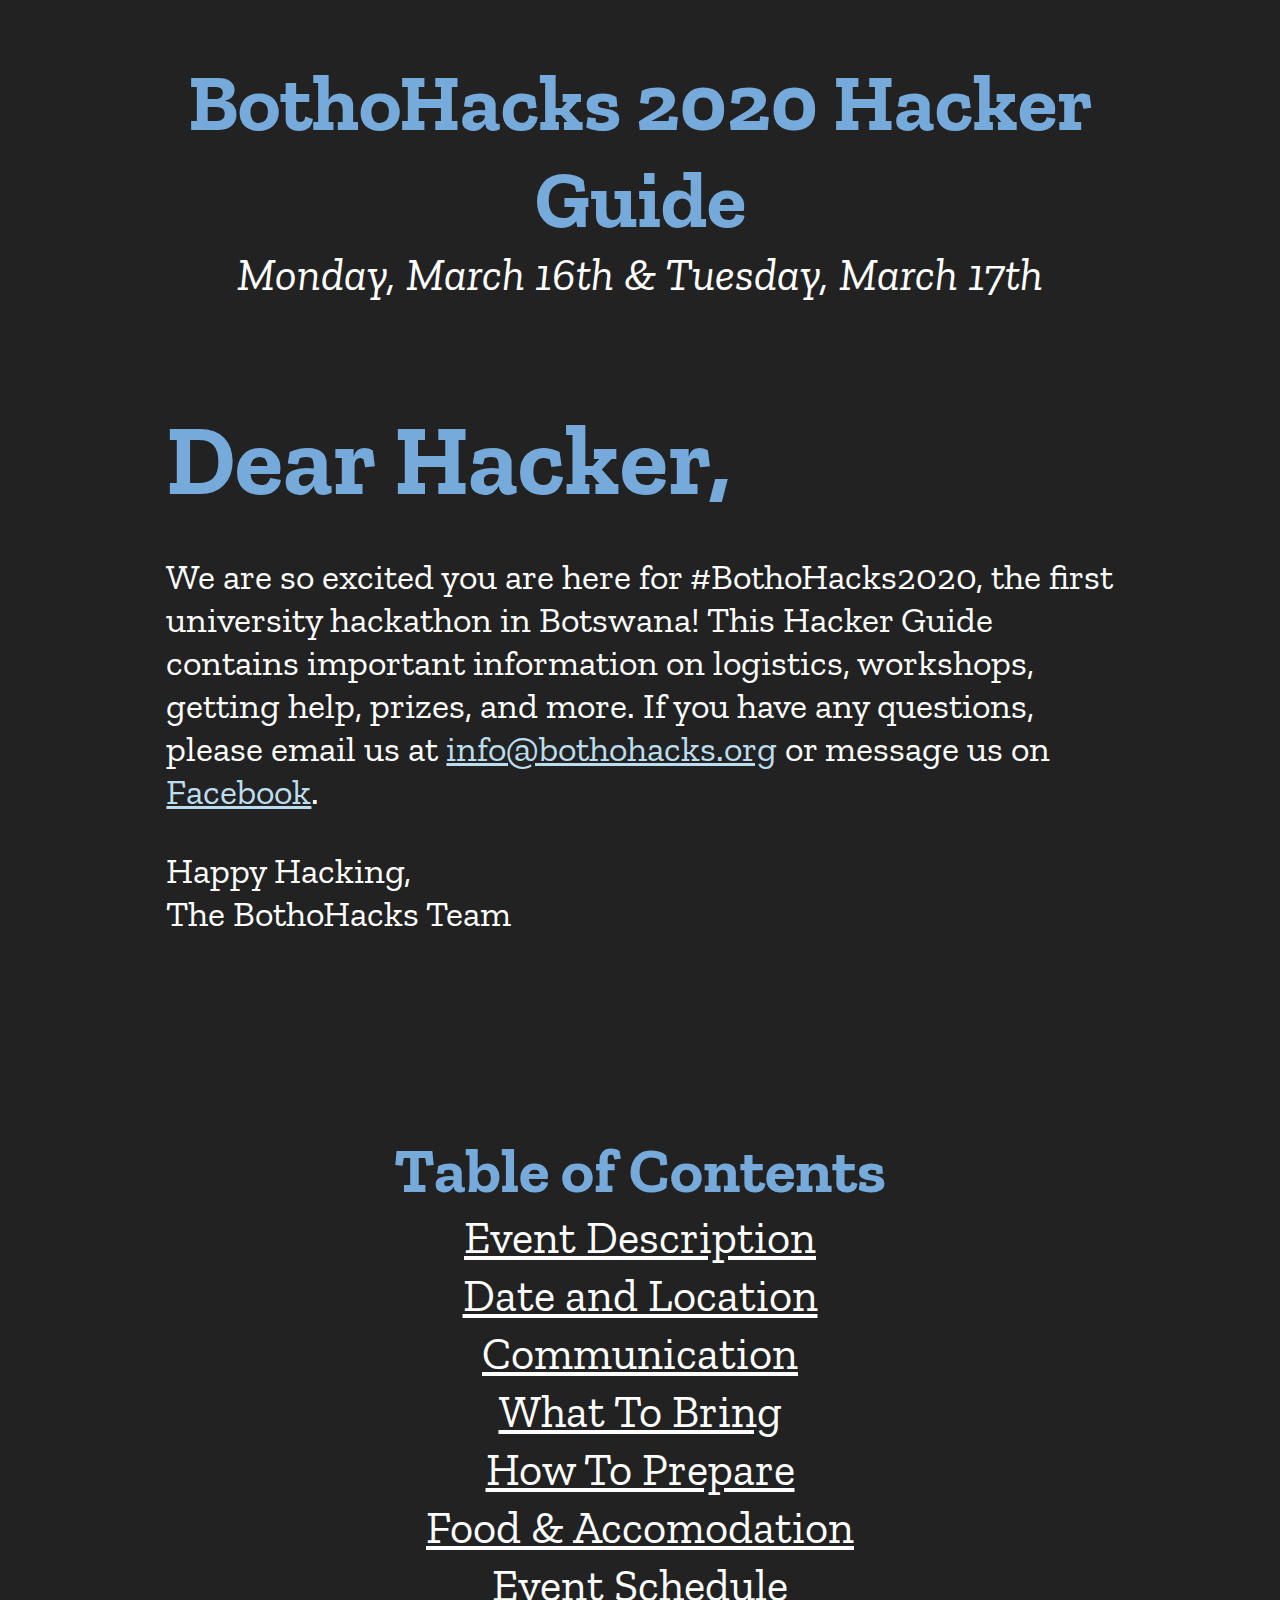
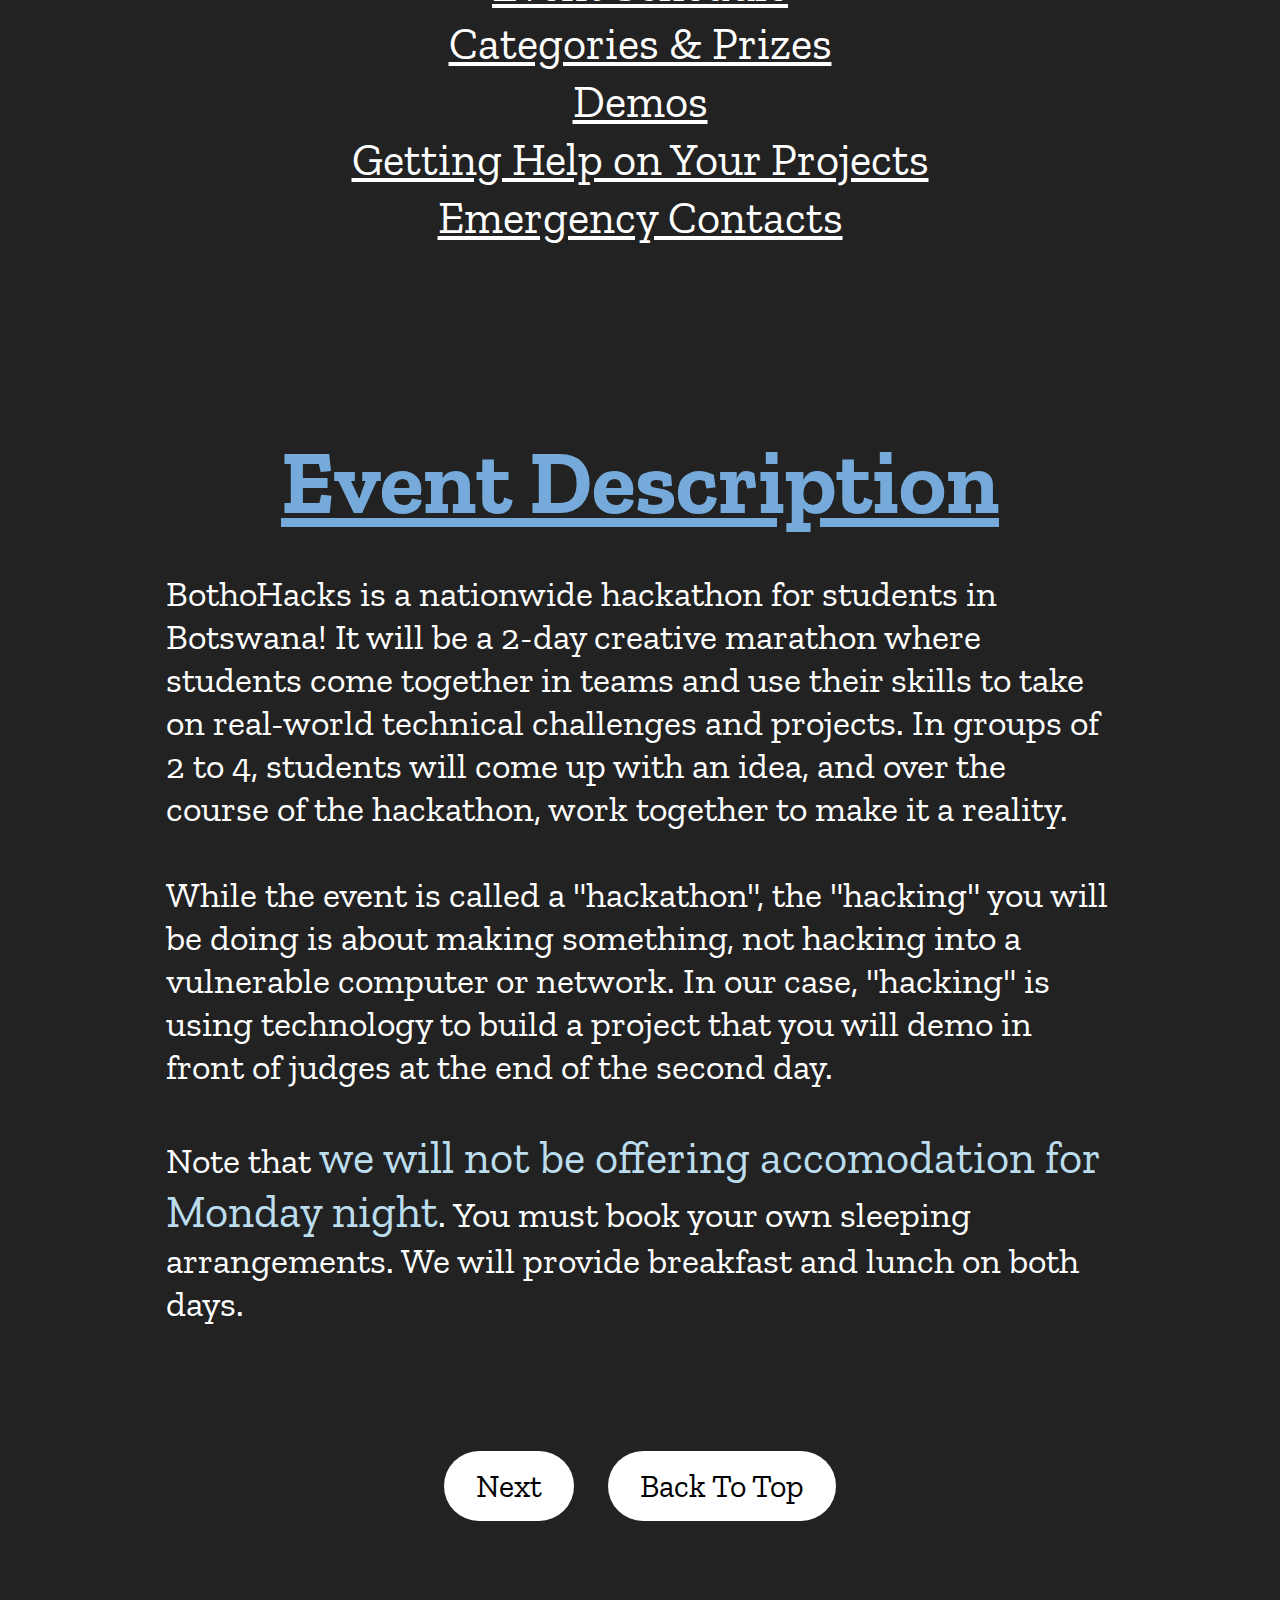
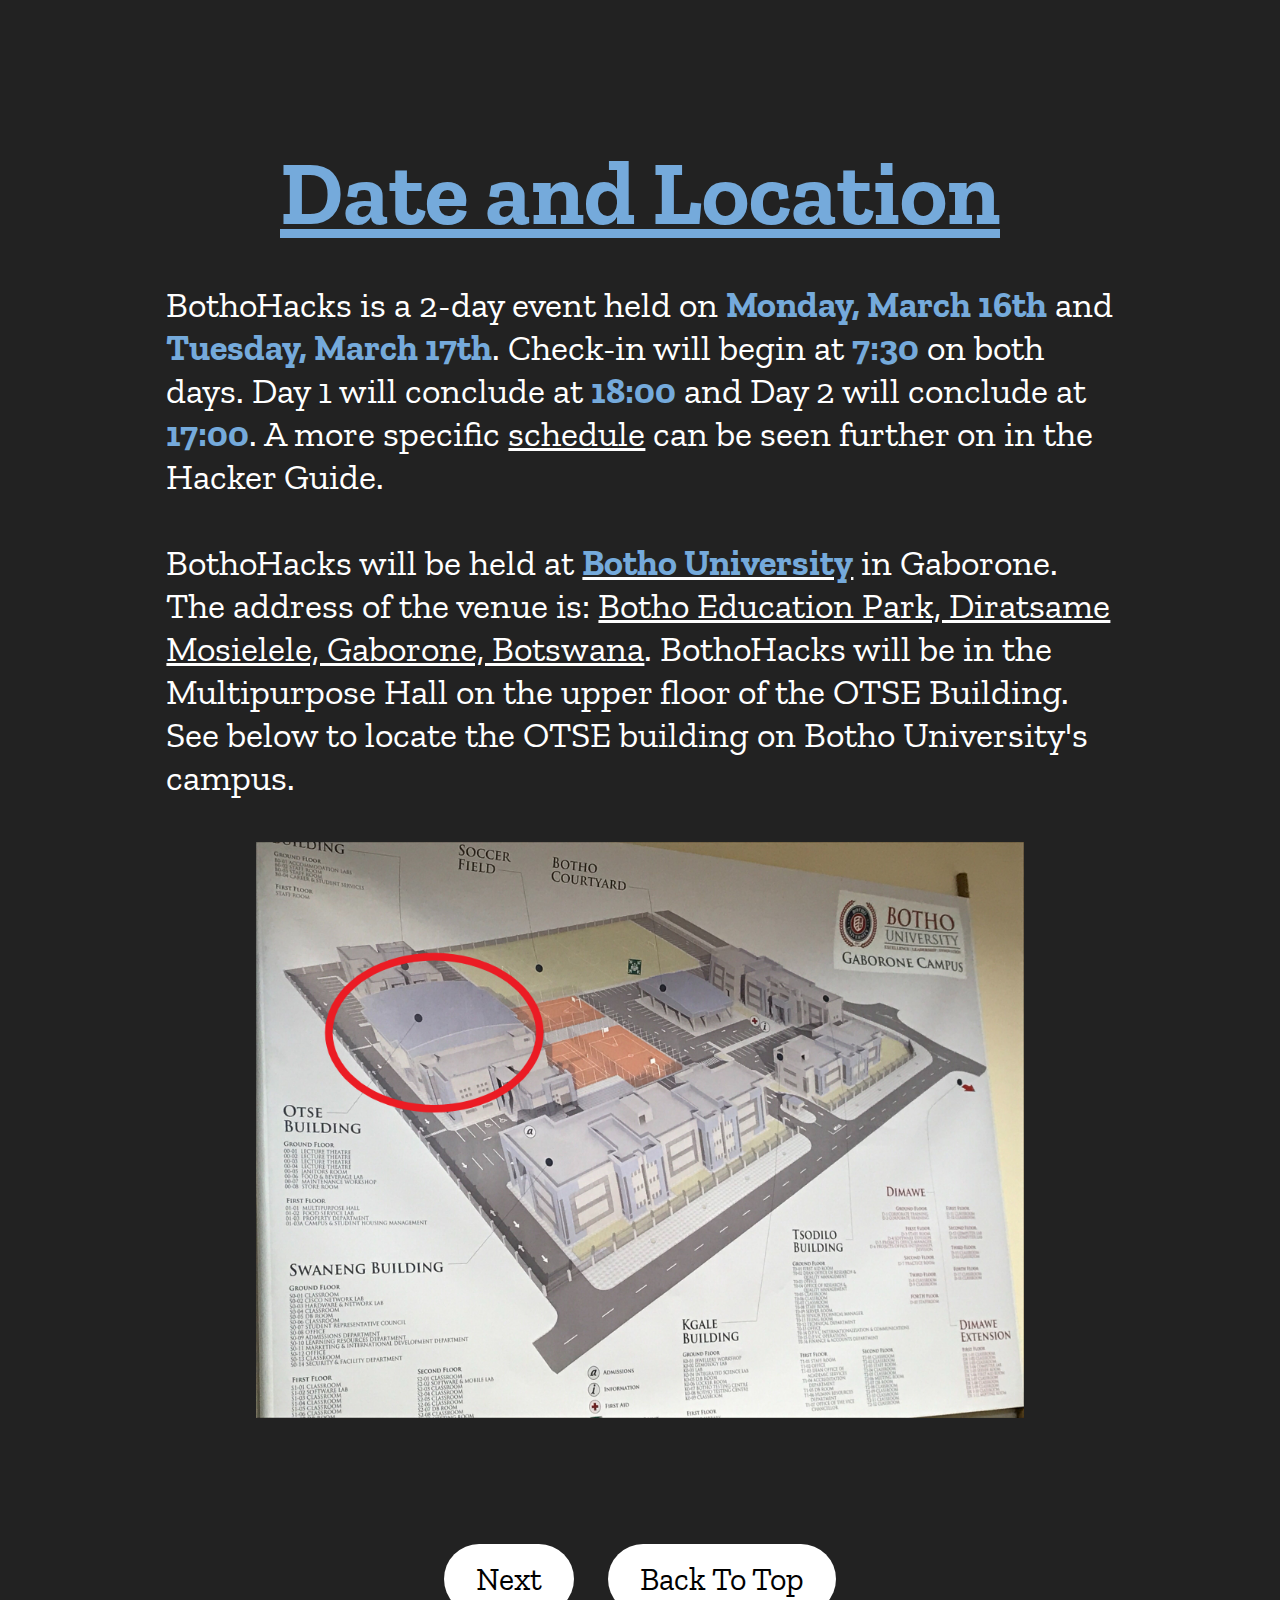
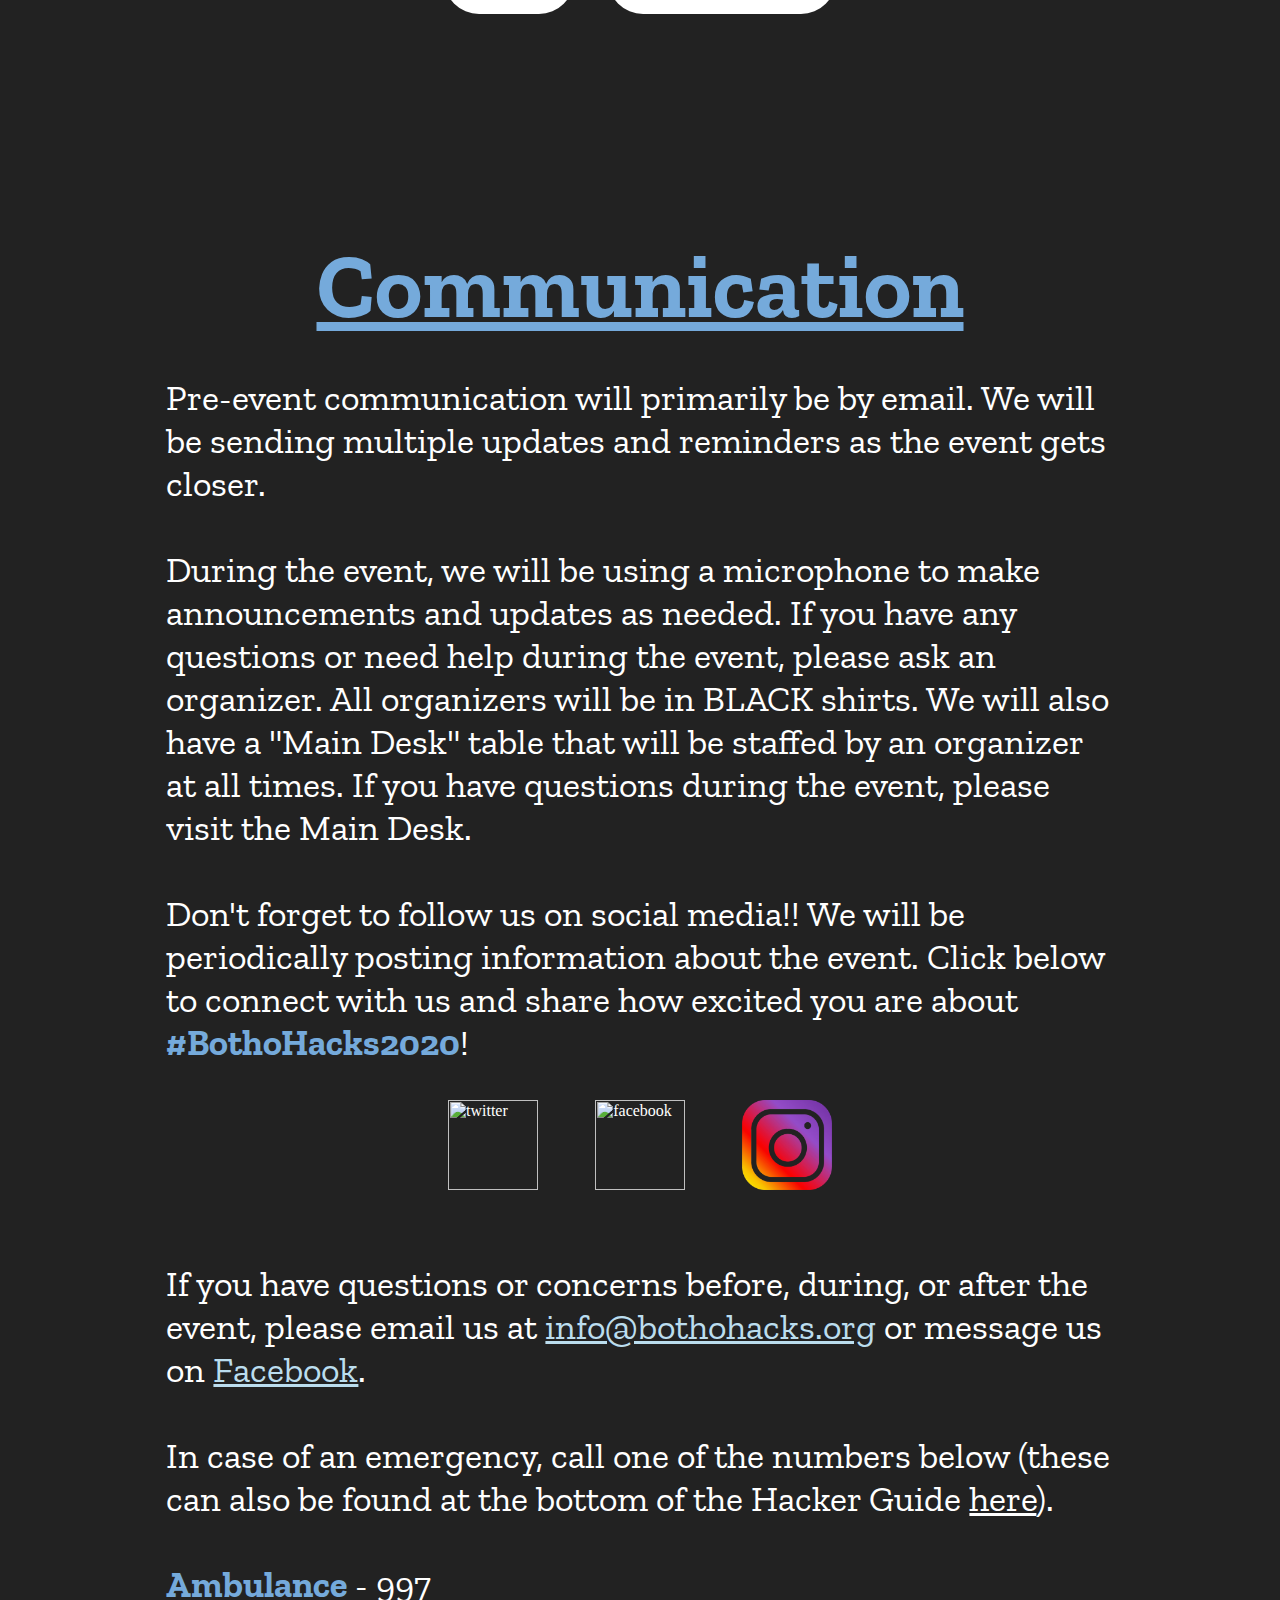
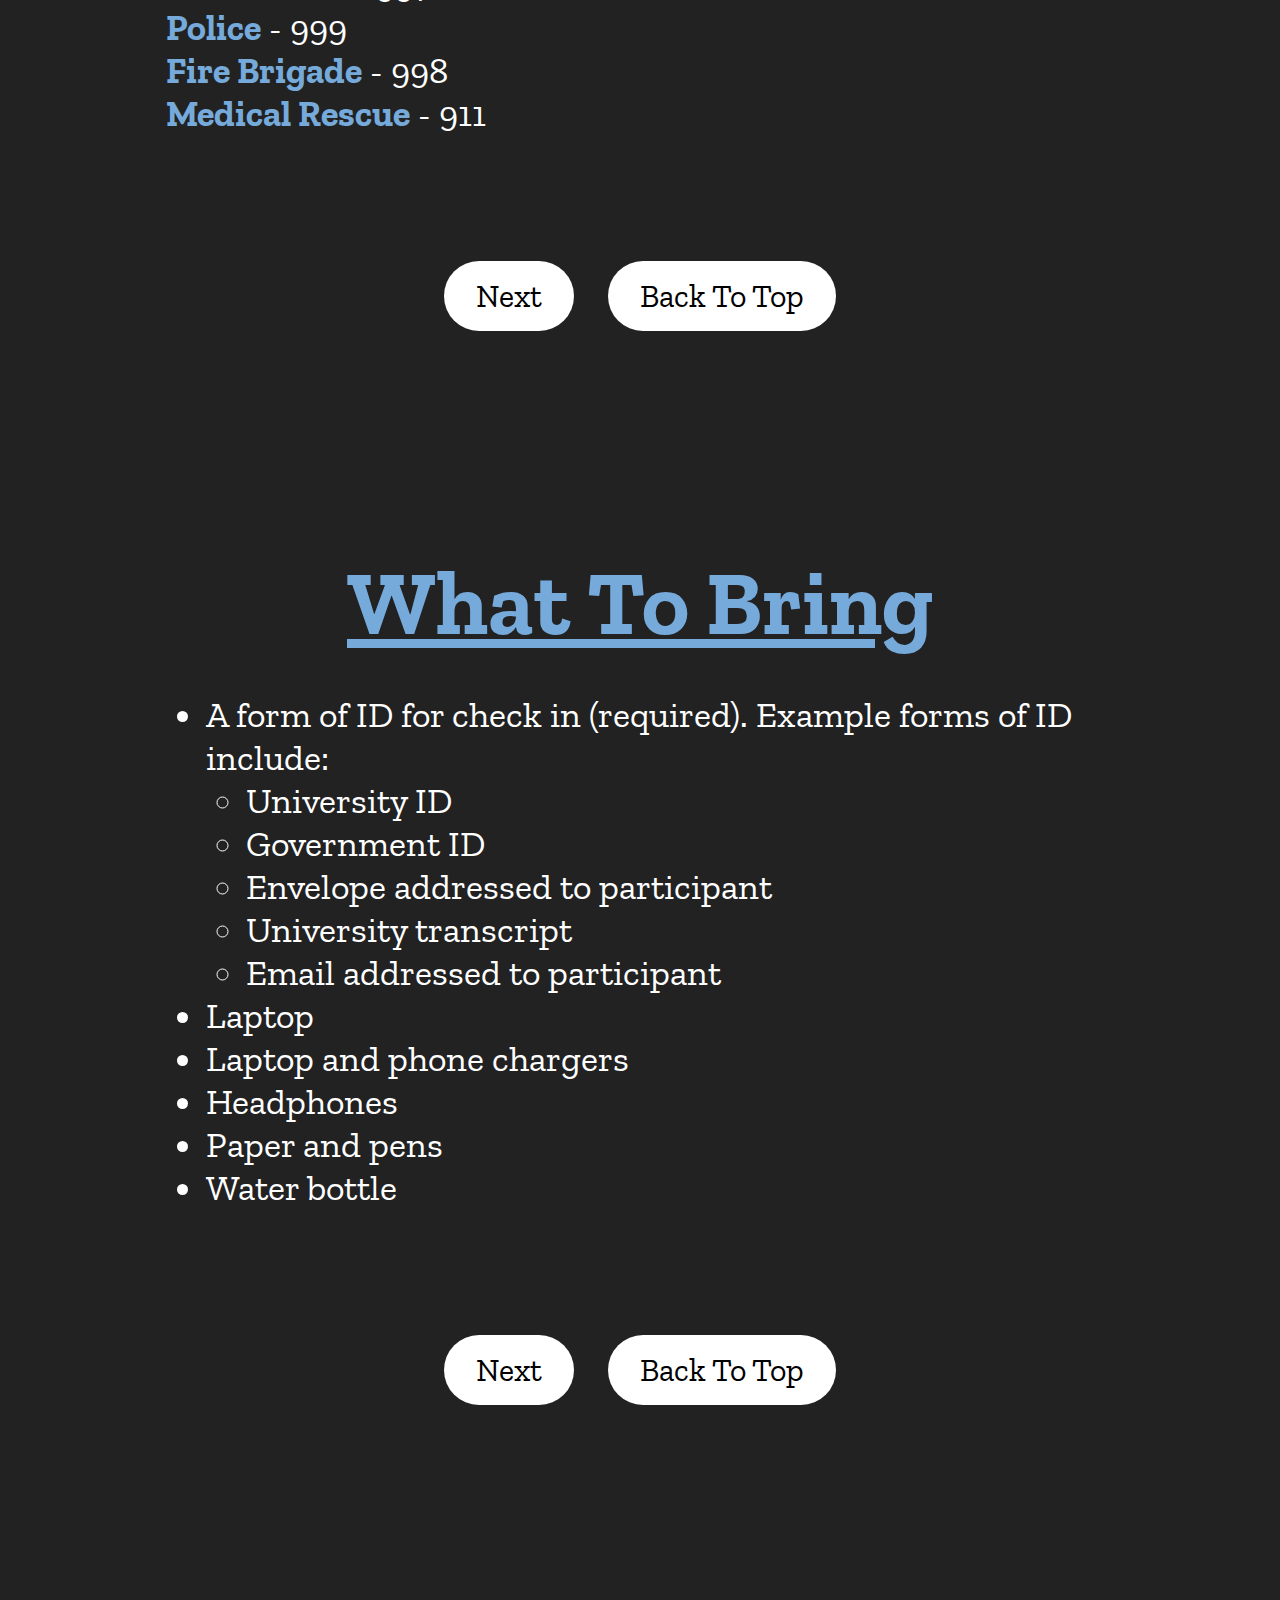
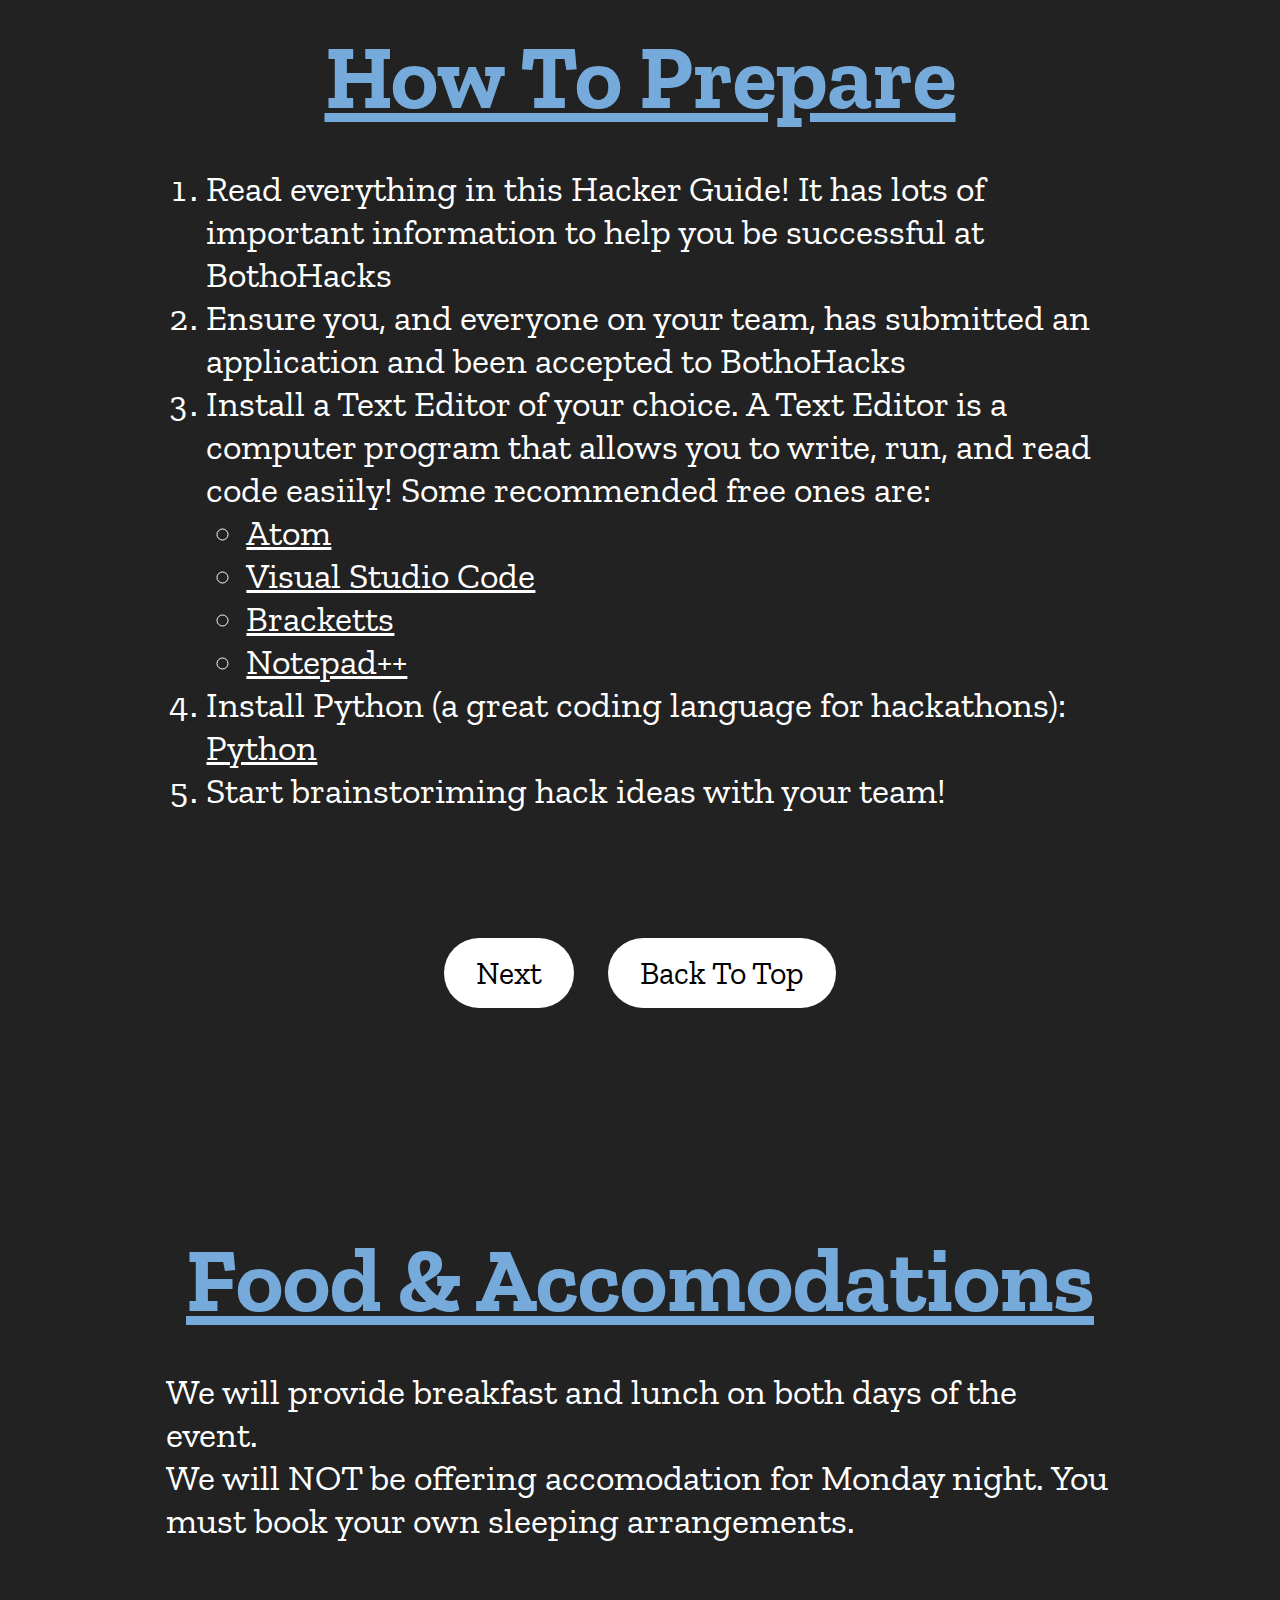
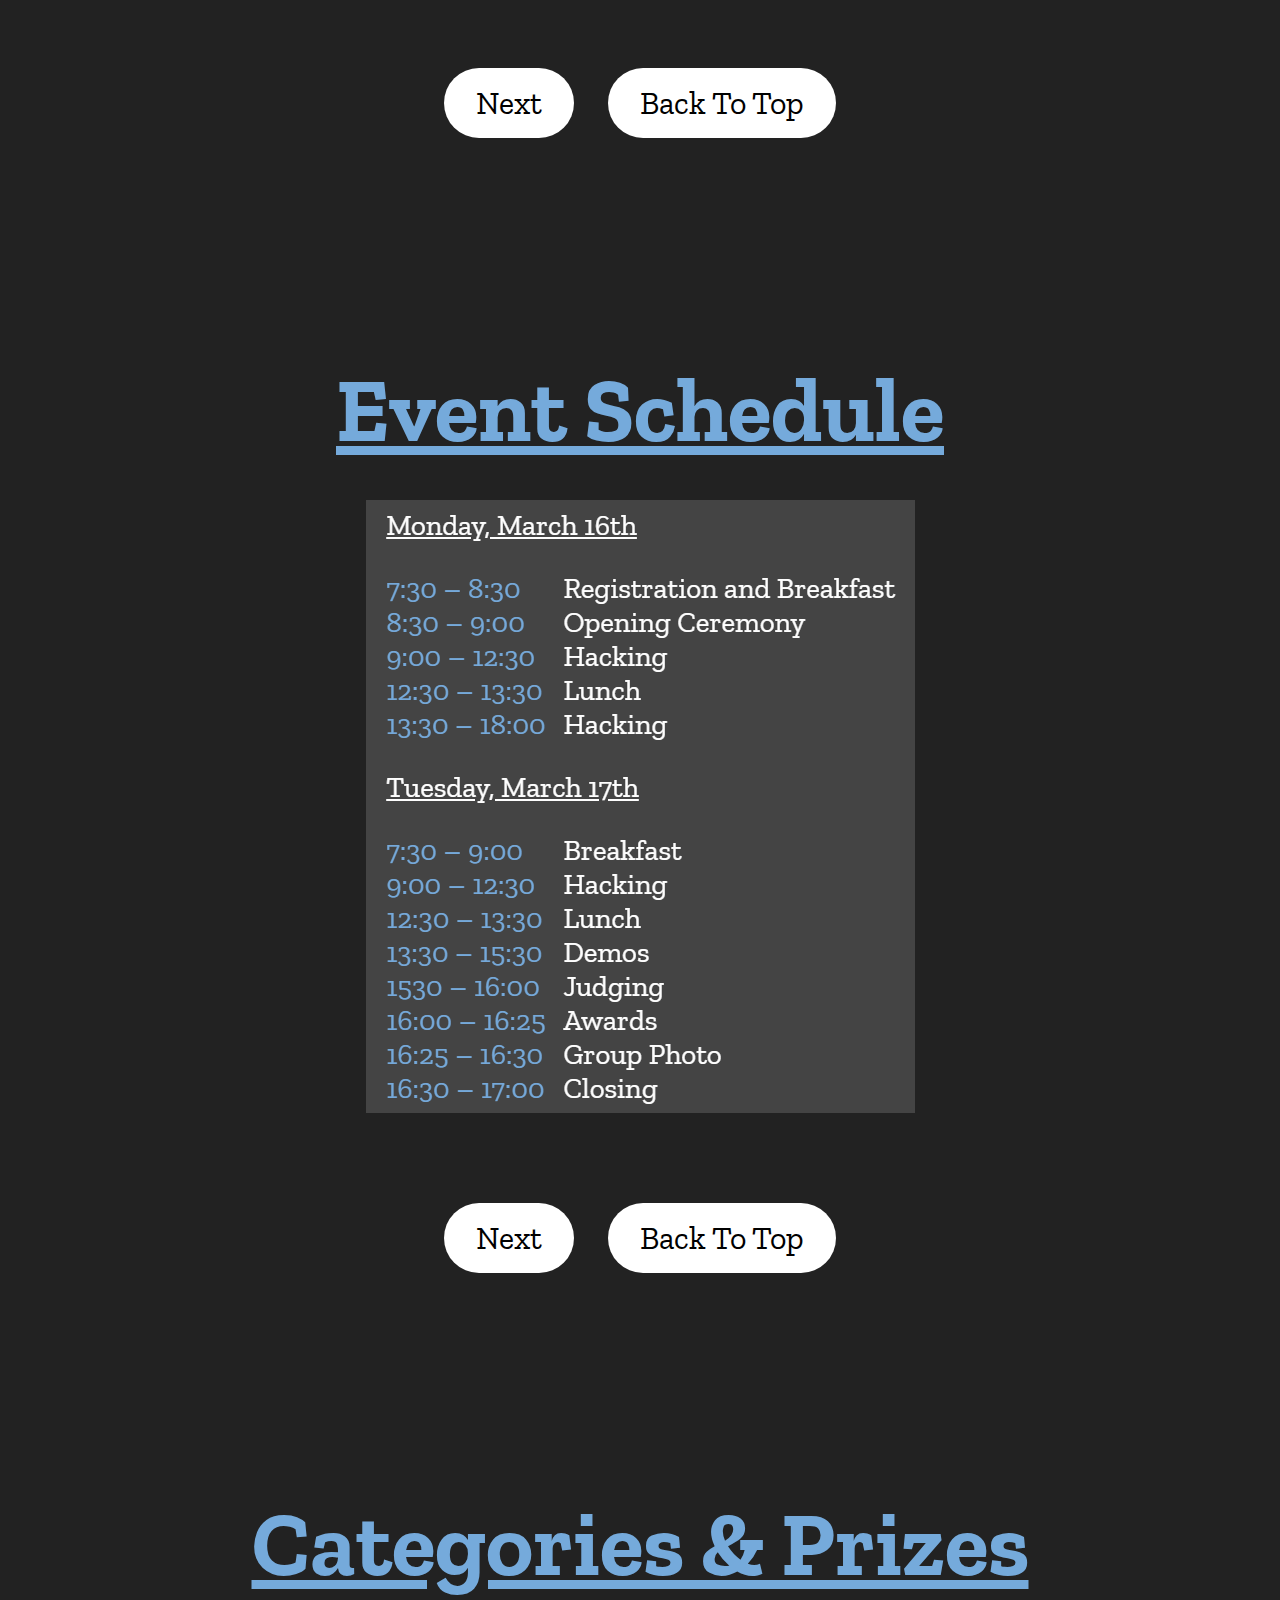
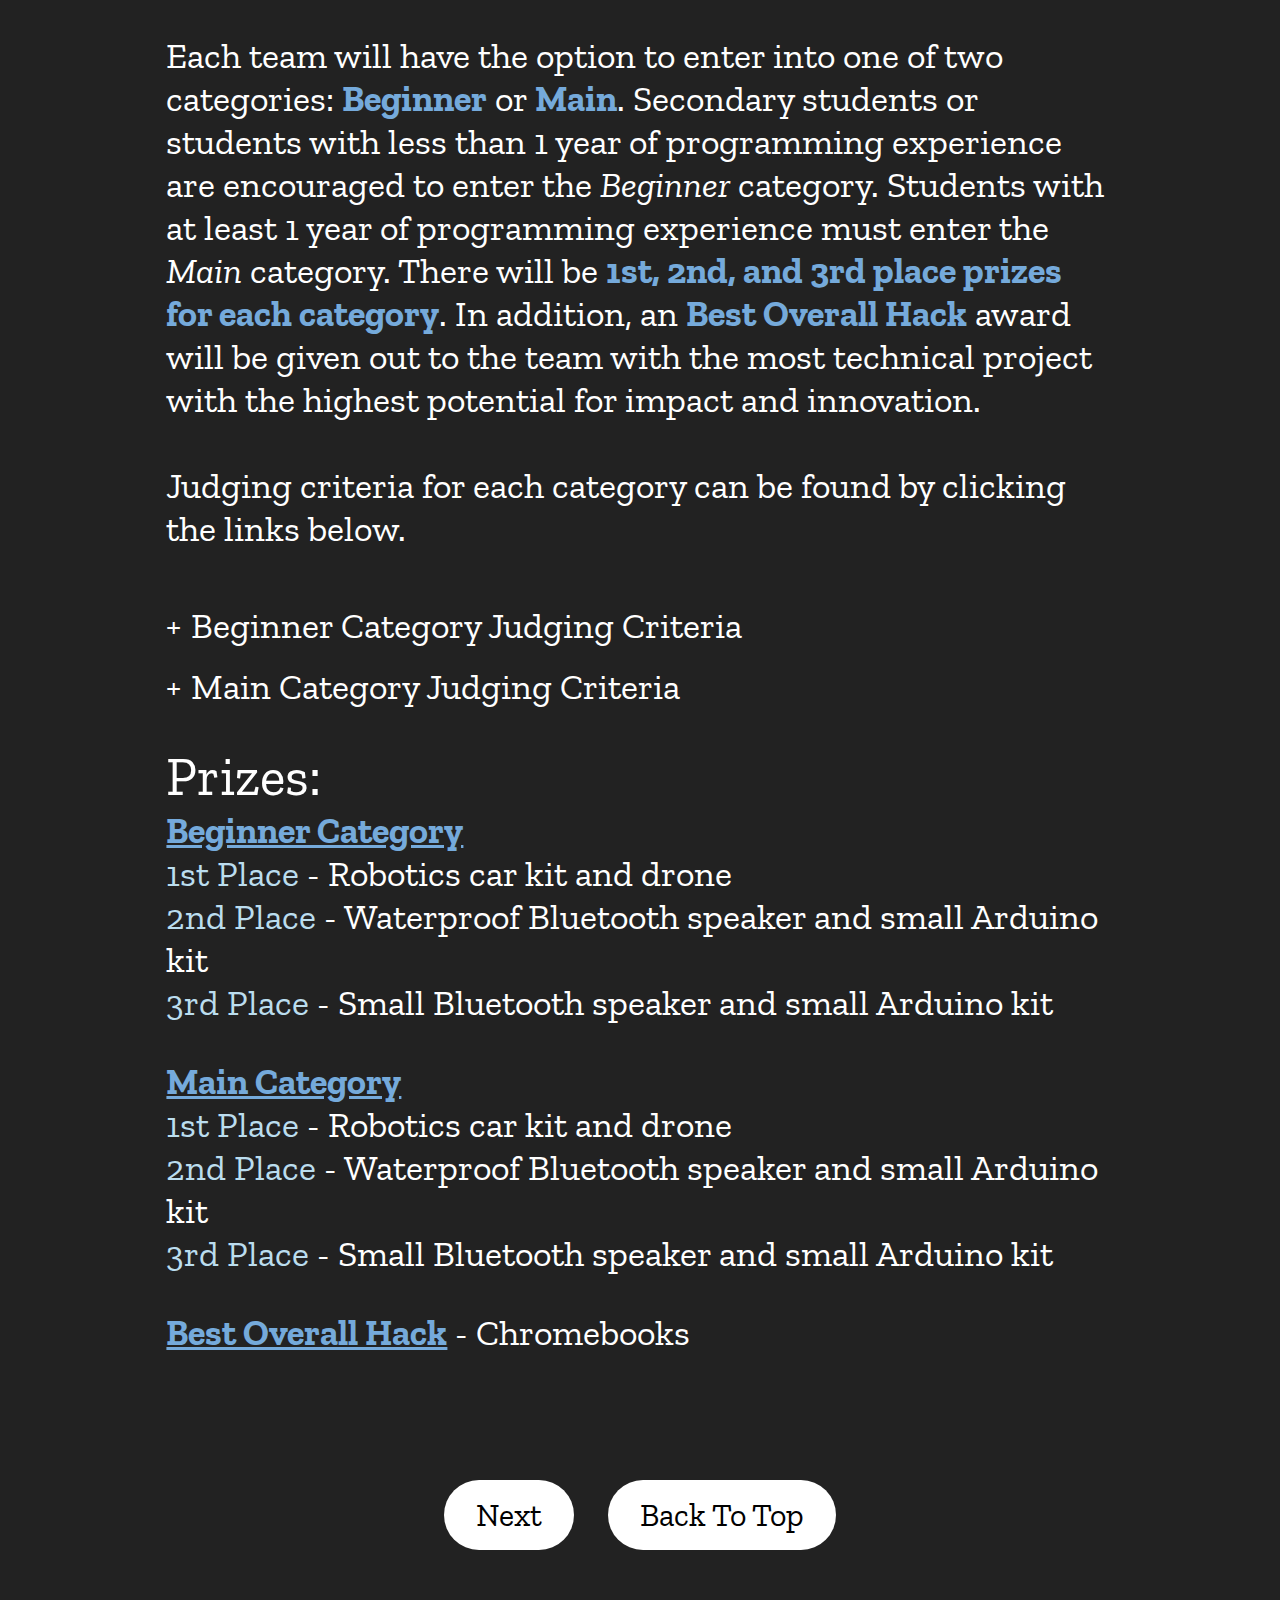
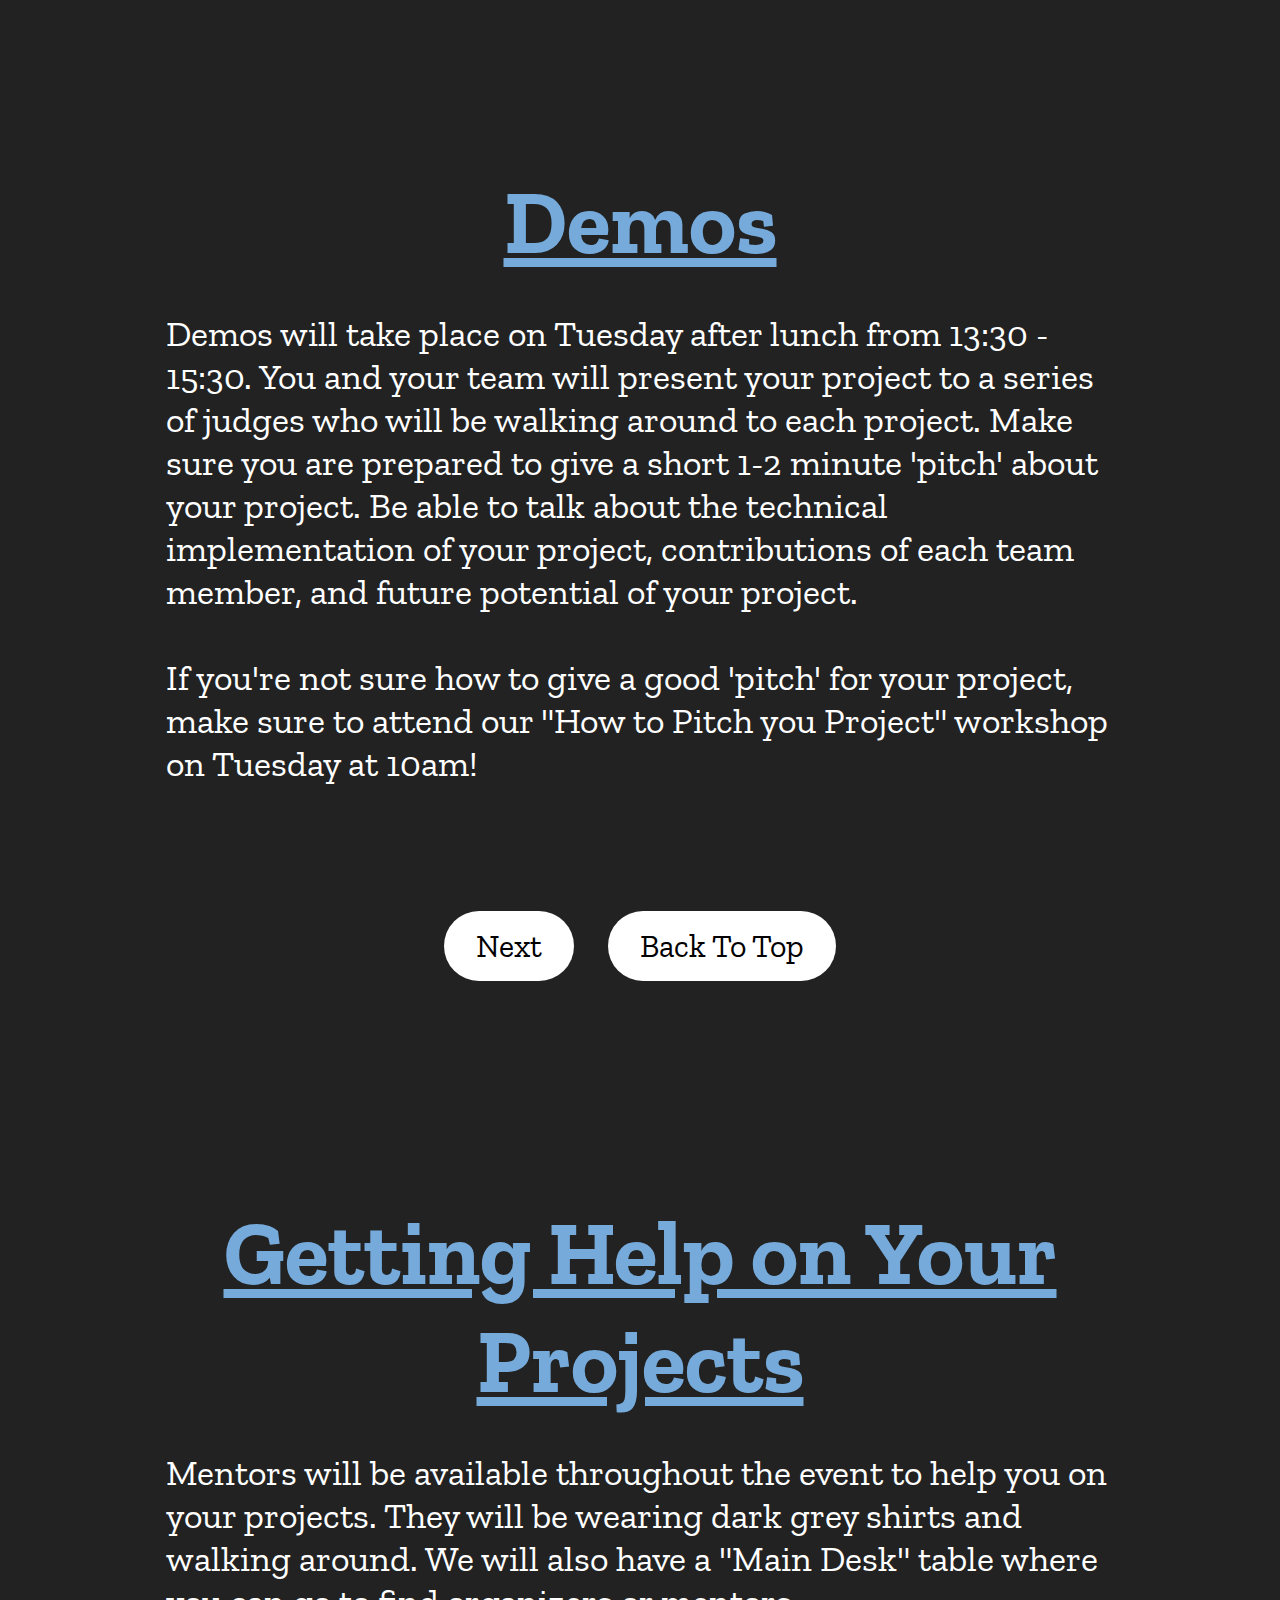
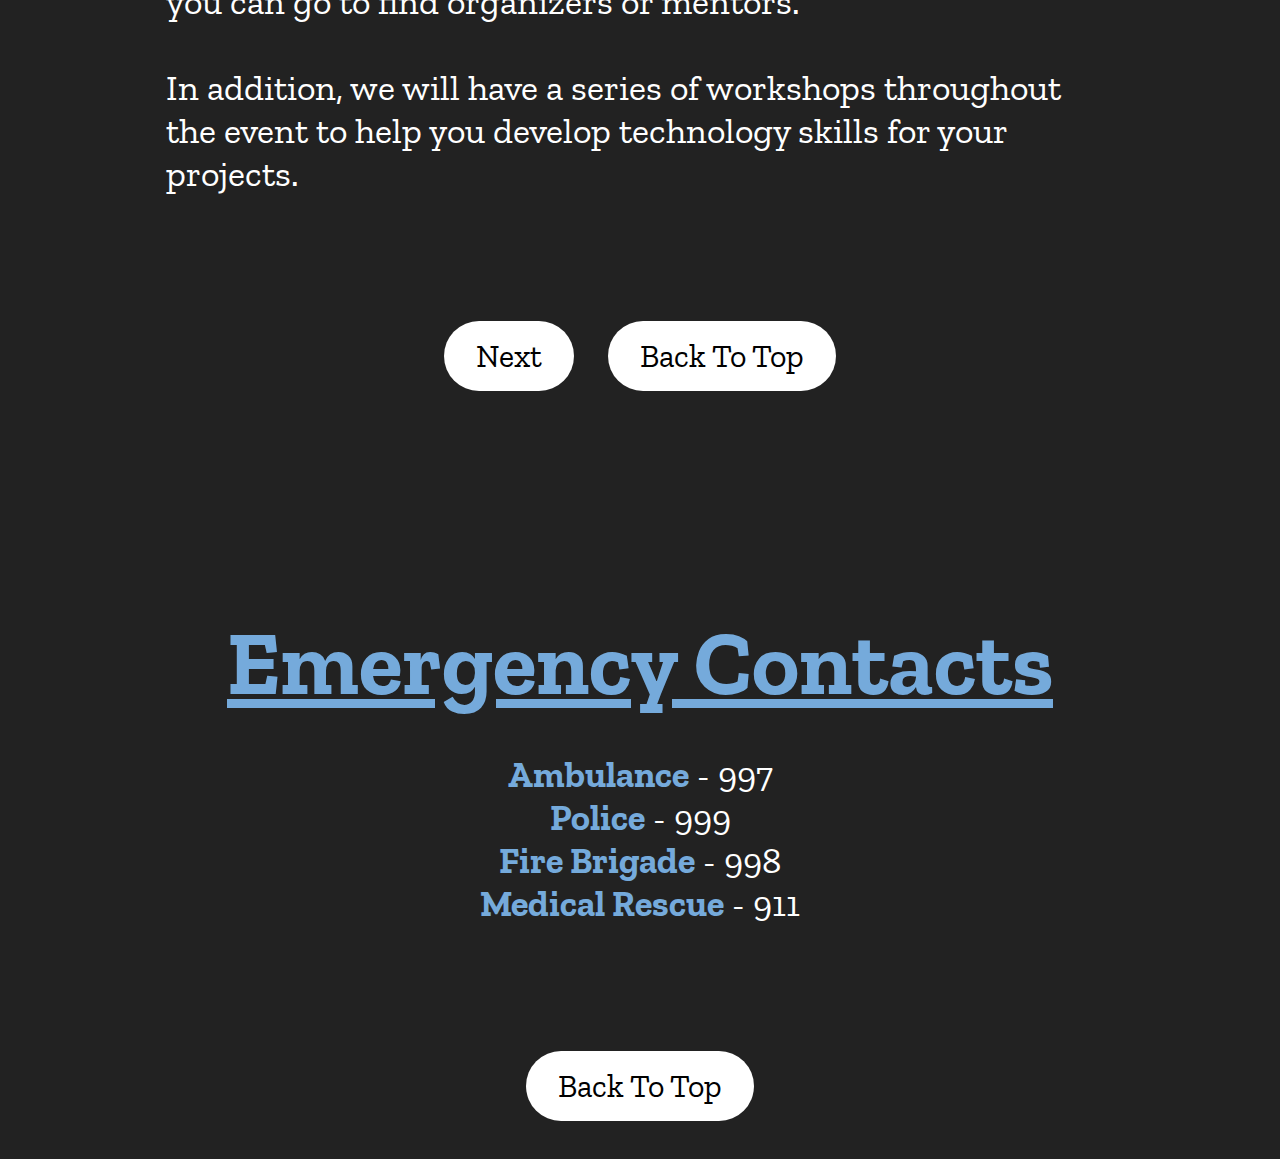
==== hackerguide.html @ 579c15d0 "hacker guide" ====
<!doctype html>
<html>
	<head>
		<title>BothoHacks 2020 Hacker Guide</title>
		<link rel="stylesheet" href="style.css">
		<script src="https://ajax.googleapis.com/ajax/libs/jquery/3.3.1/jquery.min.js"></script>
		<script type="text/javascript" src="js/scroll.js"></script>
		<link href="https://fonts.googleapis.com/css?family=Zilla+Slab&display=swap" rel="stylesheet">
	</head>
	<body>
		<h1>BothoHacks 2020 Hacker Guide</h1>
		<p class=subtitle>Monday, March 16th & Tuesday, March 17th</p>
		<h3 class=dear-hacker>Dear Hacker,</h3>
		<p class=content-text>We are so excited you are here for #BothoHacks2020, the first university hackathon in Botswana! This Hacker Guide contains important information on logistics, workshops, getting help, prizes, and more. If you have any questions, please email us at <a href = "mailto: info@bothohacks.org" style="color:#bbddee">info@bothohacks.org</a> or message us on <a href="https://www.facebook.com/bothohacks" style="color:#bbddee">Facebook</a>.</p>
		<p class=content-text>Happy Hacking,<br />
		The BothoHacks Team </p>
		<h3 id="toc" class=table-of-contents>Table of Contents</h3>
		<table align="center">
			<tr>
				<td><a href=#description>Event Description</a></td>
			</tr>
			<tr>
				<td><a href=#dateAndLocation>Date and Location</a></td>
			</tr>
			<tr>
				<td><a href=#communication>Communication</a></td>
			</tr>
			<tr>
				<td><a href=#what-to-bring>What To Bring</a></td>
			</tr>
			<tr>
				<td><a href=#how-to-prepare>How To Prepare</a></td>
			</tr>
			<tr>
				<td><a href=#food>Food & Accomodation</a></td>
			</tr>
			<tr>
				<td><a href=#Event-Schedule>Event Schedule</a></td>
			</tr>
			<!-- <tr>
				<td><a href=#Workshops-Schedule>Workshops Schedule</a></td>
			</tr> -->
			<tr>
				<td><a href=#Categories-Prizes>Categories & Prizes</a></td>
			</tr>
			<tr>
				<td><a href=#Submitting-Projects>Demos</a></td>
			</tr>
			<tr>
				<td><a href=#Project-Help>Getting Help on Your Projects</a></td>
			</tr>
			<tr>
				<td><a href=#Emergency-Contacts>Emergency Contacts</a></td>
			</tr>
		</table>

		<h3 class=section-title id="description">Event Description</h3>
		<p class=content-text>BothoHacks is a nationwide hackathon for students in Botswana! It will be a 2-day creative marathon where students come together in teams and use their skills to take on real-world technical challenges and projects. In groups of 2 to 4, students will come up with an idea, and over the course of the hackathon, work together to make it a reality. <br></br>
		While the event is called a "hackathon", the "hacking" you will be doing is about making something, not hacking into a vulnerable computer or network. In our case, "hacking" is using technology to build a project that you will demo in front of judges at the end of the second day. <br /><br />

		Note that <span style="color:#bbddee; font-size: 5vh;">we will not be offering accomodation for Monday night</span>. You must book your own sleeping arrangements. We will provide breakfast and lunch on both days.</p>
		<div class="buttonsContainer">
			<div class="buttonBox">
				<a  href="#dateAndLocation"><button class="button">Next</button></a>
			</div>
			<div class="buttonBox">
				<a  href="#toc"><button class="button">Back To Top</button></a>
			</div>
		</div>

		<h3 class=section-title id="dateAndLocation">Date and Location</h3>
		<p class=content-text>
		BothoHacks is a 2-day event held on <span style="color: #75AADB; font-weight: bold">Monday, March 16th</span> and <span style="color: #75AADB; font-weight: bold">Tuesday, March 17th</span>. Check-in will begin at <span style="color: #75AADB; font-weight: bold">7:30</span> on both days. Day 1 will conclude at <span style="color: #75AADB; font-weight: bold">18:00</span> and Day 2 will conclude at <span style="color: #75AADB; font-weight: bold">17:00</span>.  A more specific <a href=#Event-Schedule>schedule</a> can be seen further on in the Hacker Guide. <br /><br />

		BothoHacks will be held at <a href="https://goo.gl/maps/TzJSSdeDqbuQfyN78"><span style="color: #75AADB; font-weight: bold">Botho University</span></a> in Gaborone. The address of the venue is: <a href="https://goo.gl/maps/TzJSSdeDqbuQfyN78">Botho Education Park, Diratsame Mosielele, Gaborone, Botswana</a>. BothoHacks will be in the Multipurpose Hall on the upper floor of the OTSE Building. See below to locate the OTSE building on Botho University's campus. <br /><br />

		<img class=building-img src="assets/building.jpg">

		</p>
		<div class="buttonsContainer">
			<div class="buttonBox">
				<a  href="#communication"><button class="button">Next</button></a>
			</div>
			<div class="buttonBox">
				<a  href="#toc"><button class="button">Back To Top</button></a>
			</div>
		</div>

		<h3 class=section-title id="communication">Communication</h3>
		<p class=content-text>Pre-event communication will primarily be by email. We will be sending multiple updates and reminders as the event gets closer.<br /><br />

		During the event, we will be using a microphone to make announcements and updates as needed. If you have any questions or need help during the event, please ask an organizer. All organizers will be in BLACK shirts. We will also have a "Main Desk" table that will be staffed by an organizer at all times. If you have questions during the event, please visit the Main Desk.<br /><br />

		Don't forget to follow us on social media!! We will be periodically posting information about the event. Click below to connect with us and share how excited you are about <span style="color: #75AADB; font-weight: bold">#BothoHacks2020</span>!<br /></p>

		<div class="content">
 		<div class="socialMediaIcons">
	 		<a href="https://twitter.com/bothohacks"><img class="icon" src="https://i.imgur.com/8XkY28g.png" title="twitter" /></a>
	 		<a href="https://www.facebook.com/bothohacks"><img class="icon" src="https://i.imgur.com/tXwdKca.png" title="facebook" /></a>
	 		<a href="https://www.instagram.com/bothohacks"><img class="icon" src="assets/instagram.png" title="instagram" /></a>
 		</div>
 		</div>

		<br /><br />
		<p class=content-text>If you have questions or concerns before, during, or after the event, please email us at <a href = "mailto: info@bothohacks.org" style="color:#bbddee">info@bothohacks.org</a> or message us on <a href="https://www.facebook.com/bothohacks" style="color:#bbddee">Facebook</a>.<br /><br />

		In case of an emergency, call one of the numbers below (these can also be found at the bottom of the Hacker Guide <a href=#Emergency-Contacts>here</a>). <br /><br />

		<span style="color: #75AADB; font-weight: bold">Ambulance</span> - 997 <br />
		<span style="color: #75AADB; font-weight: bold">Police</span> - 999 <br />
		<span style="color: #75AADB; font-weight: bold">Fire Brigade</span> - 998 <br />
		<span style="color: #75AADB; font-weight: bold">Medical Rescue</span> - 911 <br />

		</p>
		<div class="buttonsContainer">
			<div class="buttonBox">
				<a  href="#what-to-bring"><button class="button">Next</button></a>
			</div>
			<div class="buttonBox">
				<a  href="#toc"><button class="button">Back To Top</button></a>
			</div>
		</div>
		<h3 class=section-title id="what-to-bring">What To Bring</h3>
		<ul class=content-text>
		  	<li>A form of ID for check in (required). Example forms of ID include:</li>
		  	    <ul class=content-text style="list-style-type:circle;">
      				<li>University ID</li>
      				<li>Government ID</li>
      				<li>Envelope addressed to participant</li>
      				<li>University transcript</li>
      				<li>Email addressed to participant</li>
    			</ul>
  			<li>Laptop</li>
  			<li>Laptop and phone chargers</li>
  			<li>Headphones</li>
  			<li>Paper and pens</li>
  			<li>Water bottle</li>
		</ul>
		<div class="buttonsContainer">
			<div class="buttonBox">
				<a  href="#how-to-prepare"><button class="button">Next</button></a>
			</div>
			<div class="buttonBox">
				<a  href="#toc"><button class="button">Back To Top</button></a>
			</div>
		</div>

		<h3 class=section-title id="how-to-prepare">How To Prepare</h3>
		<ol class=content-text>
		  	<li>Read everything in this Hacker Guide! It has lots of important information to help you be successful at BothoHacks</li>
		  	<li>Ensure you, and everyone on your team, has submitted an application and been accepted to BothoHacks</li>
		  	<li>Install a Text Editor of your choice. A Text Editor is a computer program that allows you to write, run, and read code easiily! Some recommended free ones are:</li>
		  	    <ul class=content-text style="list-style-type:circle;">
      				<li><a href='https://atom.io/'>Atom</a></li>
      				<li><a href='https://code.visualstudio.com/'>Visual Studio Code</a></li>
      				<li><a href='http://brackets.io/'>Bracketts</a></li>
      				<li><a href='https://notepad-plus-plus.org/'>Notepad++</a></li>
    			</ul>
				<li>Install Python (a great coding language for hackathons):   <a href='https://python.org/'>Python</a></li>
  			<!-- <li>Identify which <a href=#Workshops-Schedule>workshops</a> you would like to attend and install the required software</li> -->
  			<li>Start brainstoriming hack ideas with your team!</li>
		</ol>
		<div class="buttonsContainer">
			<div class="buttonBox">
				<a  href="#food"><button class="button">Next</button></a>
			</div>
			<div class="buttonBox">
				<a  href="#toc"><button class="button">Back To Top</button></a>
			</div>
		</div>

		<h3 class=section-title id="food">Food & Accomodations</h3>
		<p class=content-text>We will provide breakfast and lunch on both days of the event. <br />
		We will NOT be offering accomodation for Monday night. You must book your own sleeping arrangements.
		</p>
		<div class="buttonsContainer">
			<div class="buttonBox">
				<a  href="#Event-Schedule"><button class="button">Next</button></a>
			</div>
			<div class="buttonBox">
				<a  href="#toc"><button class="button">Back To Top</button></a>
			</div>
		</div>

		<h3 class=section-title id="Event-Schedule">Event Schedule</h3>
		<br /><br />
		<img src="assets/schedule.png" class=schedule-img>
		<div class="buttonsContainer">
			<div class="buttonBox">
				<a  href="#Categories-Prizes"><button class="button">Next</button></a>
			</div>
			<div class="buttonBox">
				<a  href="#toc"><button class="button">Back To Top</button></a>
			</div>
		</div>

		<!-- <h3 class=section-title id="Workshops-Schedule">Workshop Schedule</h3>
		<br />
		<p class=content-text>Click on each workshop to see a description of the workshop and REQUIRED SOFTWARE you should install BEFORE the event.</p>
		<p class=content-text><span style="font-size:4vh;">Day 1: Monday, March 16th</span></p>

		<button class="collapsible">10:00 - 11:00 Intro to Hardware (location)</button>
		<div class="collapse-content">
		  <p class=workshop-description>Learn how to program circuits using Arduinos, a physical programmable circuit board. You'll learn how to use a software, or IDE (Integrated Development Environment) that runs on your computer, to write and upload the computer code to the physical board. Arduino boards are able to read inputs - light on a sensor, a finger on a button, or a Twitter message - and turn it into an output - activating a motor, turning on an LED, publishing something online.</p>
		  <p>Recommended Installs/Prerequisites:</p>
		  <ul>
		  	<li><a href="https://www.arduino.cc/en/Main/Software#download" style="color:#000000">Install the IDE</a> (not the text editor)</li>
		  	<li>Read an <a href="https://www.arduino.cc/en/Guide/Introduction" style="color:#000000">Introduction to Arduinos</a> and why you should use them</li>
		  </ul>
		</div>
		<button class="collapsible">11:00 - 12:00 Intermediate Hardware (location)</button>
		<div class="collapse-content">
		  <p class=workshop-description>.</p>
		</div>
		<button class="collapsible">14:00 - 15:00 Data Management Best Practices (location)</button>
		<div class="collapse-content">
		  <p class=workshop-description>Come learn about Data Management Best Practices from Calvin Davids, the Director-IT of <a href='https://kyc-bw.com/' style="color:#000000">KYC Botswana</a>.</p>
		   <p>No Recommended Installs/Prerequisites</p>
		</div>
		<button class="collapsible">15:00 - 16:00 Data Management in Banking (location)</button>
		<div class="collapse-content">
		  <p class=workshop-description>The Head of Transformation for Stanbic Bank Botswana, Nkamo Mprudi, will be teaching this workshop on Data Management in Banking.</p>
		  <p>No Recommended Installs/Prerequisites</p>
		</div>
		<button class="collapsible">16:00 - 17:00 Risk Management through Data Analytics (location)</button>
		<div class="collapse-content">
		  <p class=workshop-description>Leonard Masenda, the Head of Research and Development for Central Traffic Intelligence, will be facilitating this workshop on Risk Management through Data Analytics.</p>
		  <p>No Recommended Installs/Prerequisites</p>
		</div>
		<div class="buttonsContainer">
			<div class="buttonBox">
				<a  href="#Categories-Prizes"><button class="button">Next</button></a>
			</div>
			<div class="buttonBox">
				<a  href="#toc"><button class="button">Back To Top</button></a>
			</div>
		</div> -->

		<h3 class=section-title id="Categories-Prizes">Categories & Prizes</h3>
		<p class=content-text>Each team will have the option to enter into one of two categories: <span style="color: #75AADB; font-weight: bold">Beginner</span> or <span style="color: #75AADB; font-weight: bold">Main</span>. Secondary students or students with less than 1 year of programming experience are encouraged to enter the <span style="font-style:italic">Beginner</span> category. Students with at least 1 year of programming experience must enter the <span style="font-style:italic">Main</span> category. There will be <span style="color: #75AADB; font-weight: bold">1st, 2nd, and 3rd place prizes for each category</span>. In addition, an <span style="color: #75AADB; font-weight: bold">Best Overall Hack</span> award will be given out to the team with the most technical project with the highest potential for impact and innovation. <br /><br />
		Judging criteria for each category can be found by clicking the links below. <br />
		</p>


		<section class="faq-section">
      <input type="checkbox" id="q1">
      <label id="l1" for="q1">Beginner Category Judging Criteria</label>
      <p id="a1">
				&bull; <em id="blue">Learning</em> - Did you go to workshops and improve your skills over the course of the hackathon? <br>
				&bull; <em id="blue">Creativity</em> - Did you think outside the box for your idea? <br>
				&bull; <em id="blue">Ambitiousness</em> - Did you challenge yourself to do something you couldn't have before the hackathon? <br>
			</p>

      <input type="checkbox" id="q2">
      <label id="l2" for="q2">Main Category Judging Criteria</label>
      <p id="a2">
				&bull; <em id="blue">Helpfulness</em> - Was your idea something that has the potential to help someone? <br>
				&bull; <em id="blue">Difficulty</em> - Was your project challenging to put together? <br>
				&bull; <em id="blue">Inventiveness</em> - Was your idea something new and creative? <br>
			</p>
		</section>

		<p>
		<p class=content-text><span style="font-size:6vh;">Prizes:</span><br />
		<span class=schedule-day>Beginner Category</span><br />
		<span style="color: #bbddee">1st Place</span> - Robotics car kit and drone<br />
		<span style="color: #bbddee">2nd Place</span> - Waterproof Bluetooth speaker and small Arduino kit <br />
		<span style="color: #bbddee">3rd Place</span> - Small Bluetooth speaker and small Arduino kit </p>

		<p class=content-text><span class=schedule-day>Main Category</span><br />
		<span style="color: #bbddee">1st Place</span> - Robotics car kit and drone<br />
		<span style="color: #bbddee">2nd Place</span> - Waterproof Bluetooth speaker and small Arduino kit <br />
		<span style="color: #bbddee">3rd Place</span> - Small Bluetooth speaker and small Arduino kit </p>

		<p class=content-text><span class=schedule-day>Best Overall Hack</span> - Chromebooks</p>

		</p>
		<div class="buttonsContainer">
			<div class="buttonBox">
				<a  href="#Submitting-Projects"><button class="button">Next</button></a>
			</div>
			<div class="buttonBox">
				<a  href="#toc"><button class="button">Back To Top</button></a>
			</div>
		</div>

		<h3 class=section-title id="Submitting-Projects">Demos</h3>
		<p class=content-text>Demos will take place on Tuesday after lunch from 13:30 - 15:30. You and your team will present your project to a series of judges who will be walking around to each project. Make sure you are prepared to give a short 1-2 minute 'pitch' about your project. Be able to talk about the technical implementation of your project, contributions of each team member, and future potential of your project. <br /><br />

		If you're not sure how to give a good 'pitch' for your project, make sure to attend our "How to Pitch you Project" workshop on Tuesday at 10am!
		</p>
		<div class="buttonsContainer">
			<div class="buttonBox">
				<a  href="#Project-Help"><button class="button">Next</button></a>
			</div>
			<div class="buttonBox">
				<a  href="#toc"><button class="button">Back To Top</button></a>
			</div>
		</div>

		<h3 class=section-title id="Project-Help">Getting Help on Your Projects</h3>
		<p class=content-text>
			Mentors will be available throughout the event to help you on your projects. They will be wearing dark grey shirts and walking around. We will also have a "Main Desk" table where you can go to find organizers or mentors.<br /><br />
			In addition, we will have a series of workshops throughout the event to help you develop technology skills for your projects. 
		</p>
		<div class="buttonsContainer">
			<div class="buttonBox">
				<a  href="#Emergency-Contacts"><button class="button">Next</button></a>
			</div>
			<div class="buttonBox">
				<a  href="#toc"><button class="button">Back To Top</button></a>
			</div>
		</div>

		<h3 class=section-title id="Emergency-Contacts">Emergency Contacts</h3>
		<p class=emergency-contact-text>
		<span style="color: #75AADB; font-weight: bold">Ambulance</span> - 997 <br />
		<span style="color: #75AADB; font-weight: bold">Police</span> - 999 <br />
		<span style="color: #75AADB; font-weight: bold">Fire Brigade</span> - 998 <br />
		<span style="color: #75AADB; font-weight: bold">Medical Rescue</span> - 911 <br /></p>
		<div class="buttonsContainer">
			<div class="buttonBox">
				<a  href="#toc"><button class="button">Back To Top</button></a>
			</div>
		</div>

	</body>
</html>
<script>
	var coll = document.getElementsByClassName("collapsible");
	var i;

	for (i = 0; i < coll.length; i++) {
	  coll[i].addEventListener("click", function() {
	    this.classList.toggle("active");
	    var content = this.nextElementSibling;
	    if (content.style.maxHeight){
	      content.style.maxHeight = null;
	    } else {
	      content.style.maxHeight = content.scrollHeight + "px";
	    }
	  });
	}
</script>
---- style.css ----
body {
	background-color: #222222;
	width: 74vw;
	margin: auto;
}

a {
	color: white;
	text-decoration: underline;
}

h1 {
	color: #75AADB;
	font-family: Zilla Slab;
	text-align: center;
	margin-bottom: 0;
	font-size: 9vh;
}

.subtitle {
	color: #ffffff;
	font-family: Zilla Slab;
	font-style: italic;
	text-align: center;
	margin-top: 0;
	font-size: 5vh;
}

.table-of-contents {
	padding-top: 15vh;
	color: #75aadb;
	font-family: Zilla Slab;
	text-align: center;
	margin-bottom: 0;
	font-size: 7vh;
}

.section-title {
	padding-top: 10vh;
	color: #75aadb;
	font-family: Zilla Slab;
	text-align: center;
	text-decoration: underline;
	margin-bottom: 0;
	font-size: 10vh;
}

.dear-hacker {
	color: #75aadb;
	font-family: Zilla Slab;
	font-size: 11vh;
	margin-bottom: 0;
}

.content-text {
	color: #ffffff;
	font-family: Zilla Slab;
	font-size: 4vh;
}

.emergency-contact-text {
	color: #ffffff;
	font-family: Zilla Slab;
	font-size: 4vh;
	text-align: center;
}

td {
	text-align: center;
	color: #ffffff;
	font-family: Zilla Slab;
	font-size: 5vh;
}


.buttonsContainer {
	padding-top: 10vh;
	text-align: center;
	padding-left: 10%;
	width: 80%;
}

.buttonBox {
	padding-left: 2%;
	padding-right: 2%;
    text-align:center;
    display: inline-block;
    padding-bottom: 5%;
}

.button {
  margin: 0 auto;
  display: inline-block;
  padding: .5em 1em;
  font-size: 2em;
  font-family:Zilla Slab;
  cursor: pointer;
  text-align: center;
  text-decoration: none;
  outline: none;
  color: black;
  background-color: #fff;
  border: none;
  border-radius: 3em;
}

.button:hover {background-color: #eee}

.button:active {
  background-color: #75aadb;
}

.schedule-day {
	color: #75AADB;
	font-family: Zilla Slab;
	font-size: 4vh;
	text-decoration: underline;
	font-weight: bold;
}

.building-img {
	width: 60vw;
	height: auto;
	display: block;
  	margin-left: auto;
  	margin-right: auto;
}

.content {
    position: relative;
    display: flex;
    flex-direction: column;
    align-content: center;
    justify-content: center;
    align-items: center;
}

.socialMediaIcons {
    display: flex;
    justify-content: space-between;
    flex-direction: row;
    width: 30vw;
    height: 10vh;
}

.icon {
    width: 7vw;
    height: 7vw;
    display: flex;
    align-items: center;
    justify-content: center;
}

.schedule-img {
  display: block;
  margin-left: auto;
  margin-right: auto;
}



/*Add some spacing*/
.faq-section{
	position: relative;
}
/*Hide the paragraphs*/
.faq-section p{
	display: none;
}
/*Hide the checkboxes */
.faq-section input{
	position: relative;
	z-index: 2;	opacity: 0;
	display: none\9; /* IE8 and below */
/*	margin: 0;*/
	width: 100%;
	height: 1vw;
	margin: 0 10% 0 0%;
}
/*Show only the clipped intro */
.faq-section label+p{
	color: white;
	font-size: 4vh;
	transition: all .15s ease-out;
	font-family: Zilla Slab;
	margin-left: 1.5vw;
	/* Clipping text */
	text-overflow: ellipsis;
	white-space: nowrap;
	overflow: hidden;
}
.faq-section p{
	width: 50%;
	display: none;

}
/*Style the label*/
.faq-section label{
/*	text-indent: -.9em;*/
	cursor: pointer;
	display: block;
	font-size: 4vh;
	display: block;
	position: relative;
	font-family: Zilla Slab;
	color: white;
/*	height: 5%;*/
	--pwidth: 100vw;
	height:calc(1/var(--pwidth));
	/*padding: .5em .5em;*/
	transition: all .15s ease-out;
}
/*Remove text selection when toggle-ing*/
.faq-section label::selection{
	background: none;
}
/*Question 1*/
.faq-section #l1::before{
	content: '+ ';
	position: relative;
	float:left;
	padding-right: 1%;
}

.faq-section #q1[type=checkbox]:checked~#l1::before{
	content: '- ';
	position: relative;
	float:left;
	padding-right: 1%;
}
/*If the checkbox is checked, show all paragraphs*/
.faq-section #q1[type=checkbox]:checked~#a1{
	display: block;
	color: white;
	font-family: Zilla Slab;
	font-size: 4vh;
	margin-left: 2.5em;
	margin-top: .5em;
	margin-bottom: .5em;
	/* restore clipping defaults */
	text-overflow: none;
	white-space: normal;
	width: 100%;
	overflow: visible;
}
/*Question 2*/
.faq-section #l2::before{
	content: '+ ';
	position: relative;
	float:left;
	padding-right: 1%;
}
.faq-section #q2[type=checkbox]:checked~#l2::before{
	content: '- ';
	position: relative;
	float:left;
	padding-right: 1%;
}
.faq-section #q2[type=checkbox]:checked~#a2{
	display: block;
	color: white;
	font-family: Zilla Slab;
	font-size: 4vh;
	margin-left: 2.5em;
	margin-top: .5em;
	margin-bottom: .5em;
	/* restore clipping defaults */
	text-overflow: none;
	white-space: normal;
	width: 100%;
	overflow: visible;
}

em#blue {
	color: #75aadb;
	font-style: normal;
}

.collapsible {
  background-color: #777;
  color: white;
  cursor: pointer;
  padding: 18px;
  width: 100%;
  border: none;
  text-align: left;
  outline: solid;
  outline-color: #75aadb;
  font-size: 15px;
}

.active, .collapsible:hover {
  background-color: #555;
}

.collapsible:after {
  content: '\002B';
  color: white;
  font-weight: bold;
  float: right;
  margin-left: 5px;
}

.active:after {
  content: "\2212";
}

.collapse-content {
  padding: 0 18px;
  max-height: 0;
  overflow: hidden;
  transition: max-height 0.2s ease-out;
  background-color: #f1f1f1;
}

.workshop-description {
	font-style: italic;
}
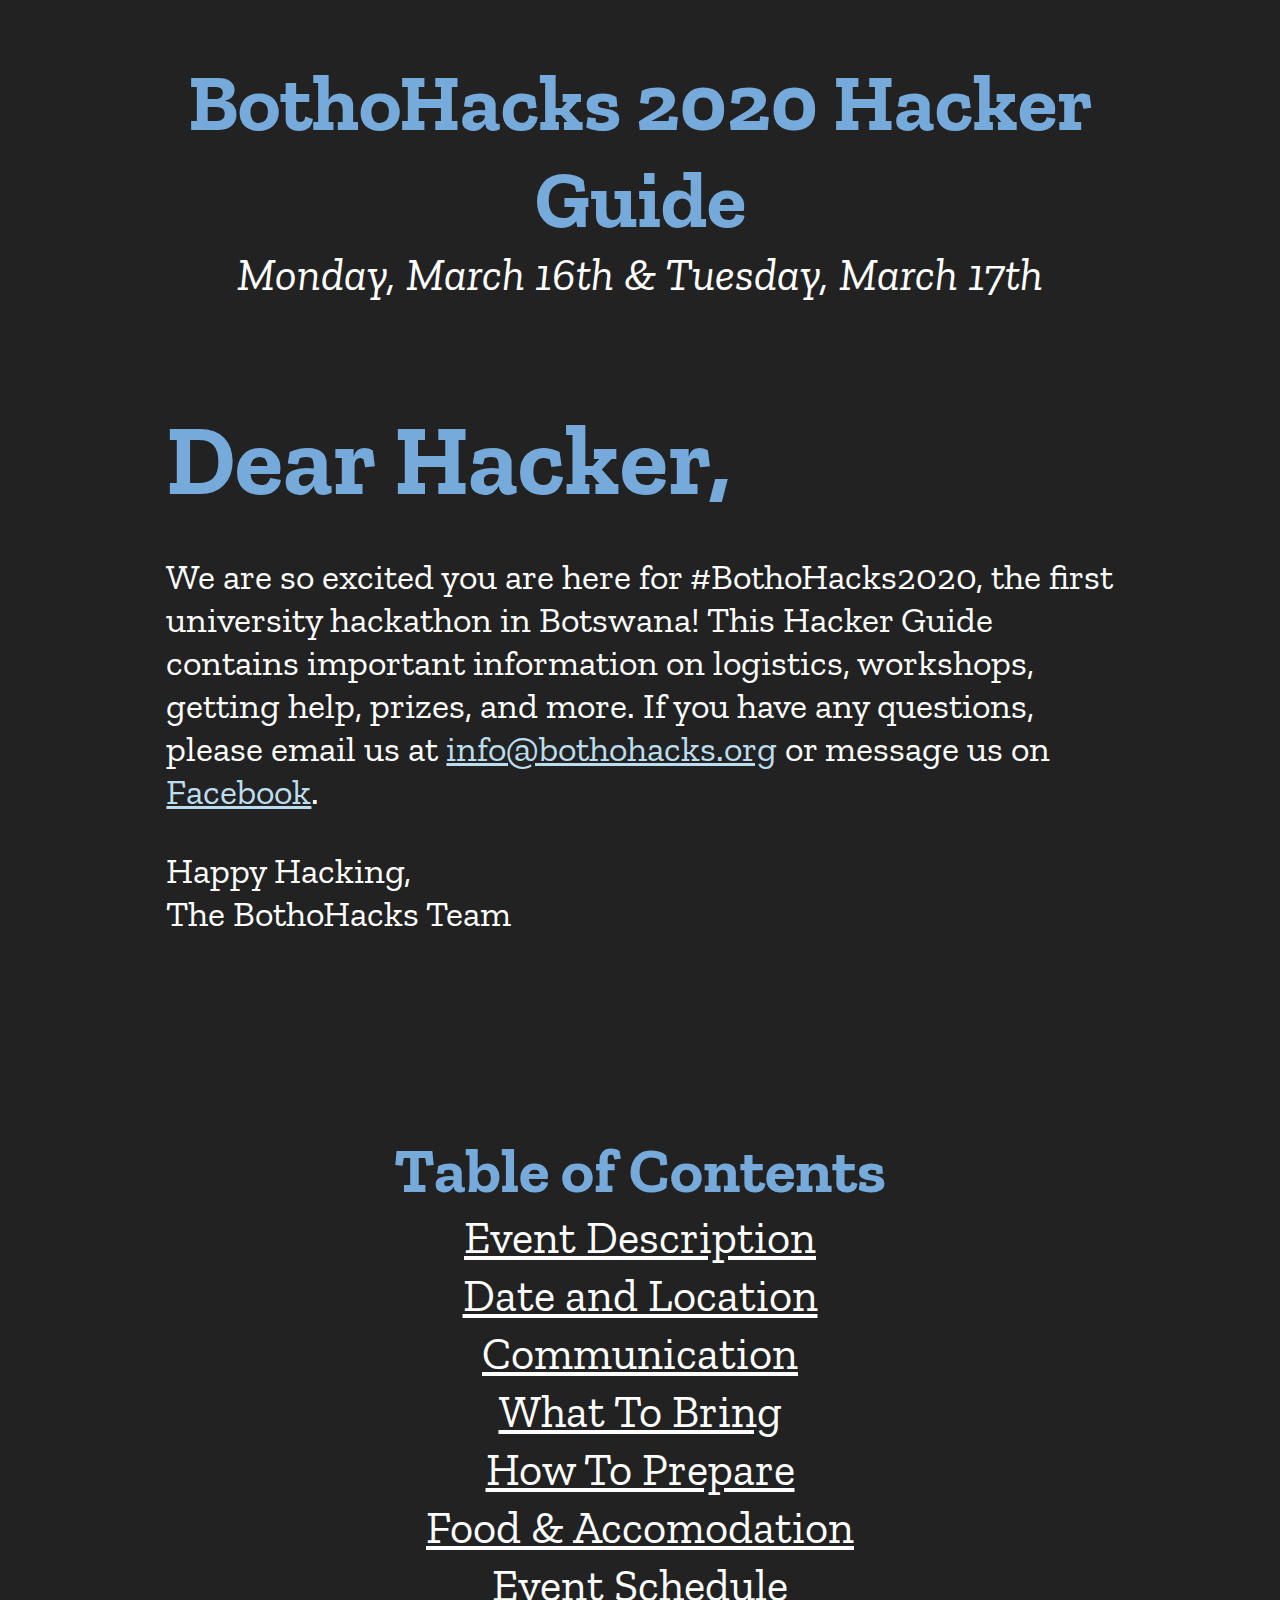
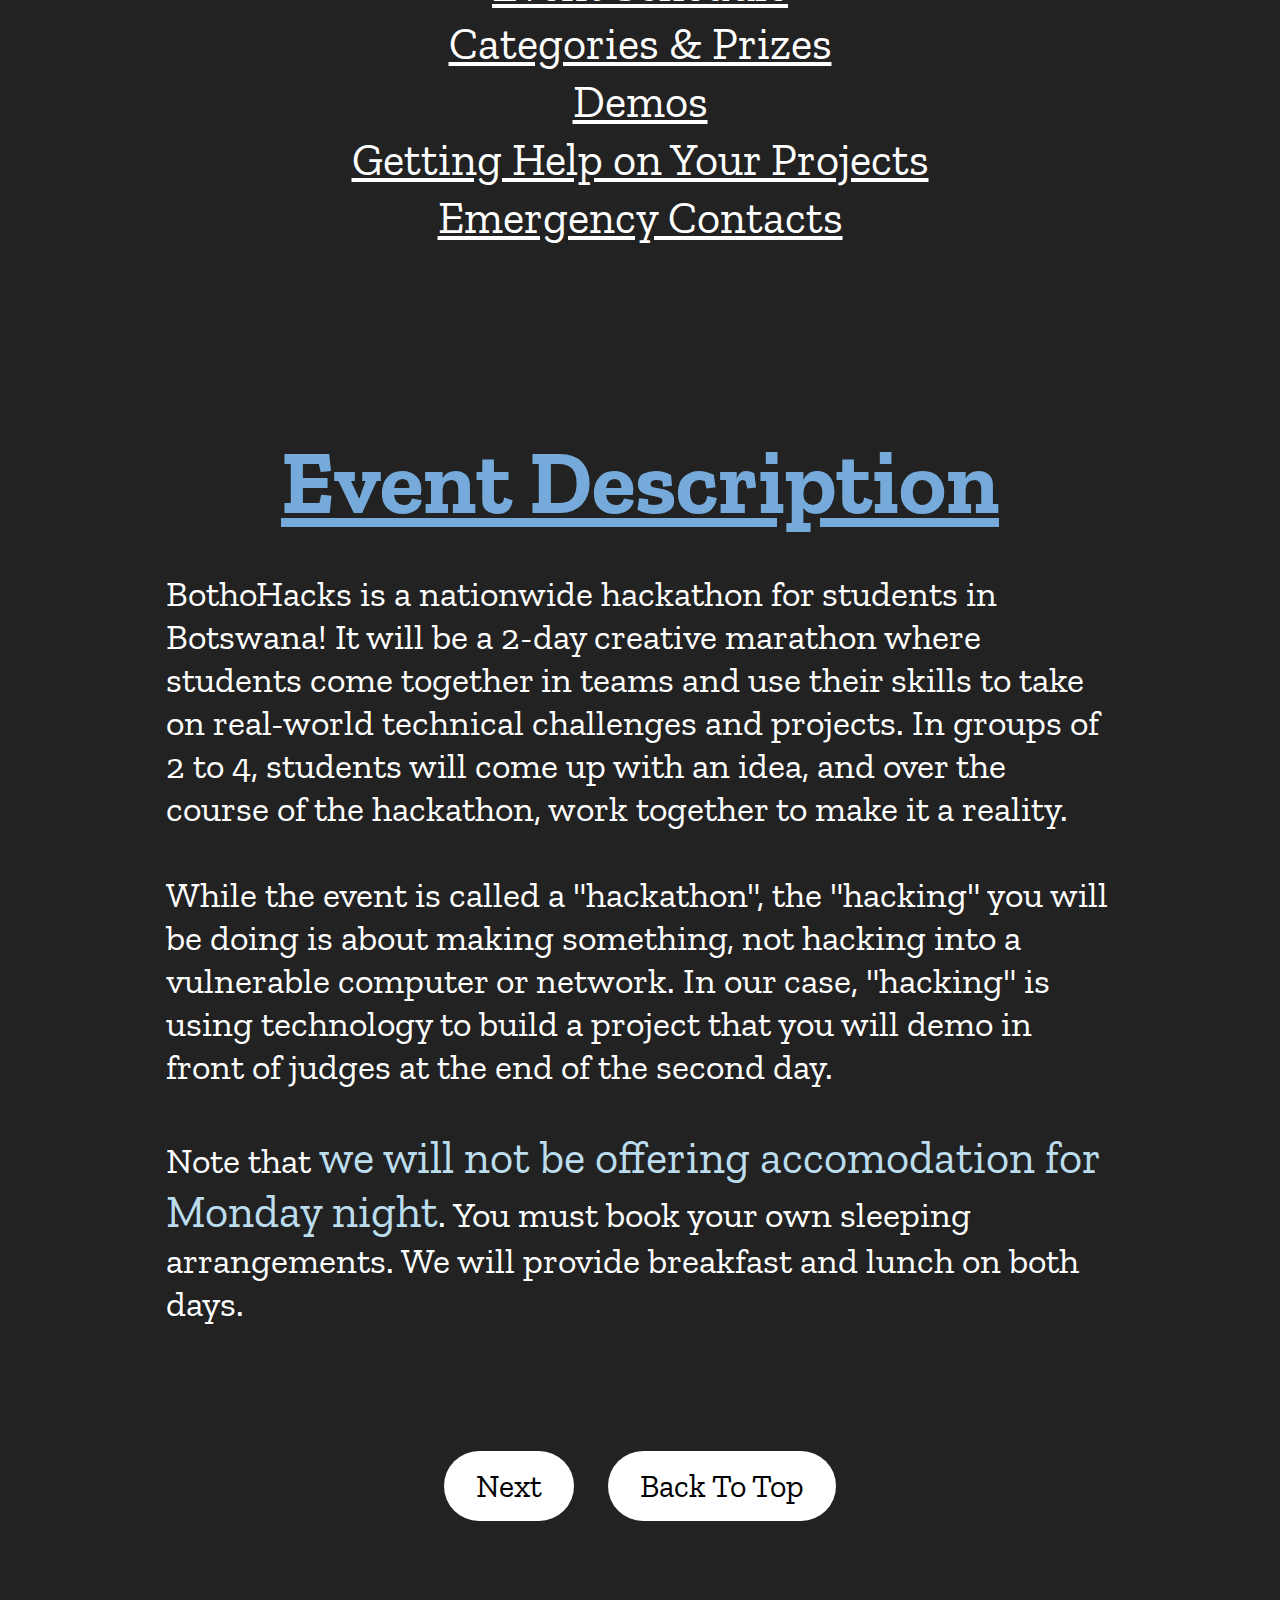
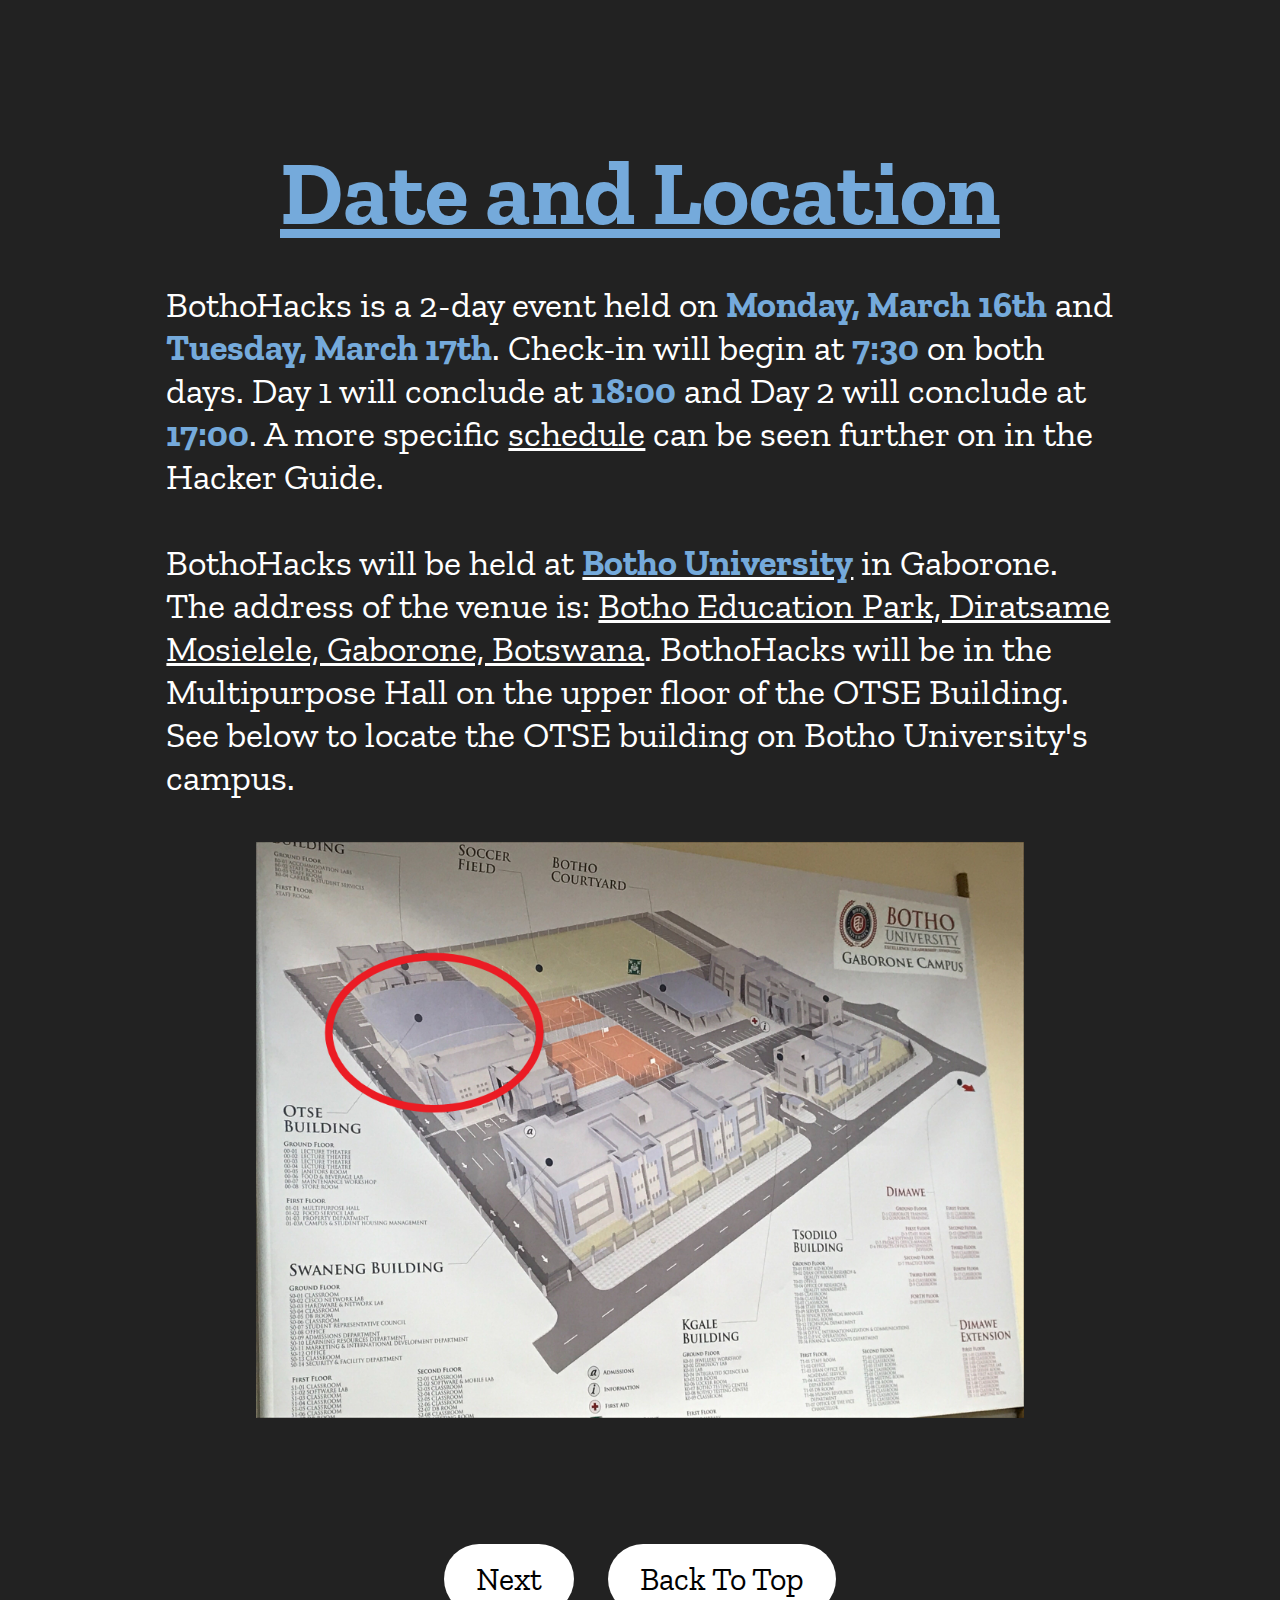
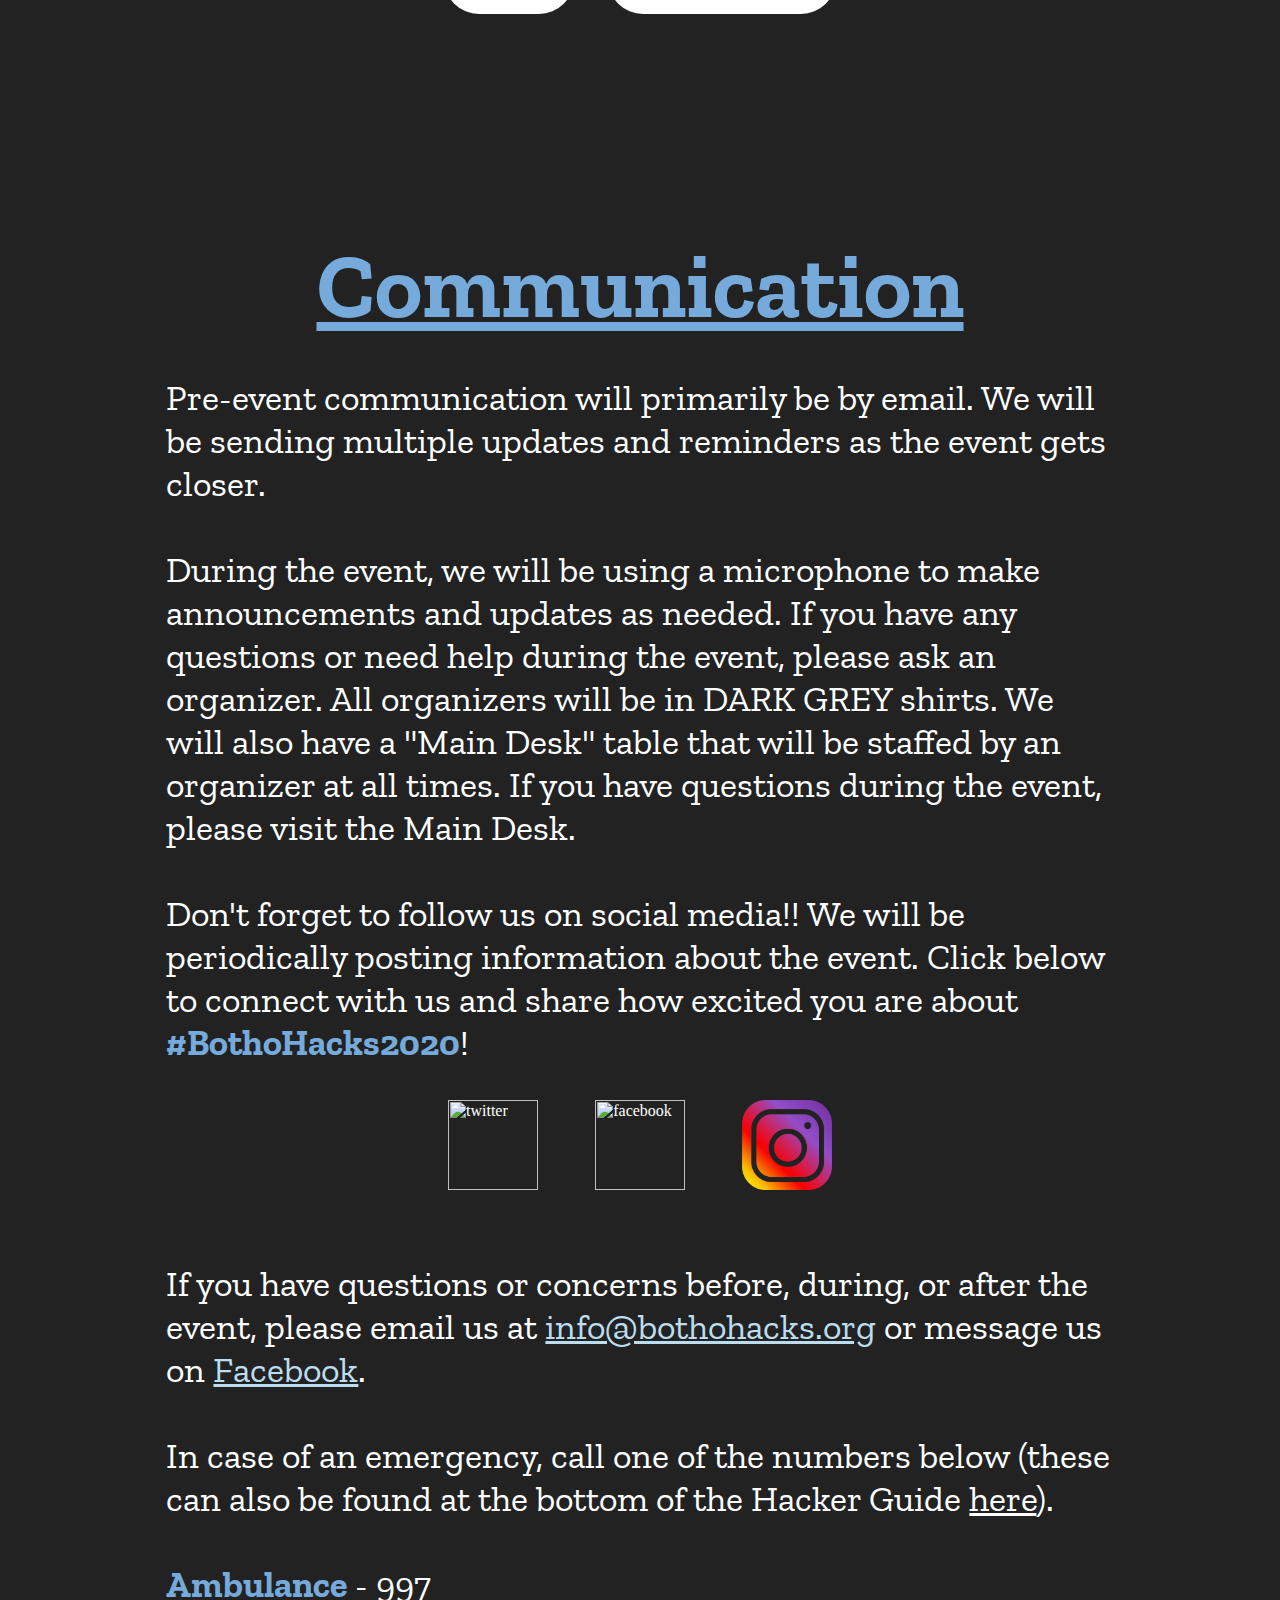
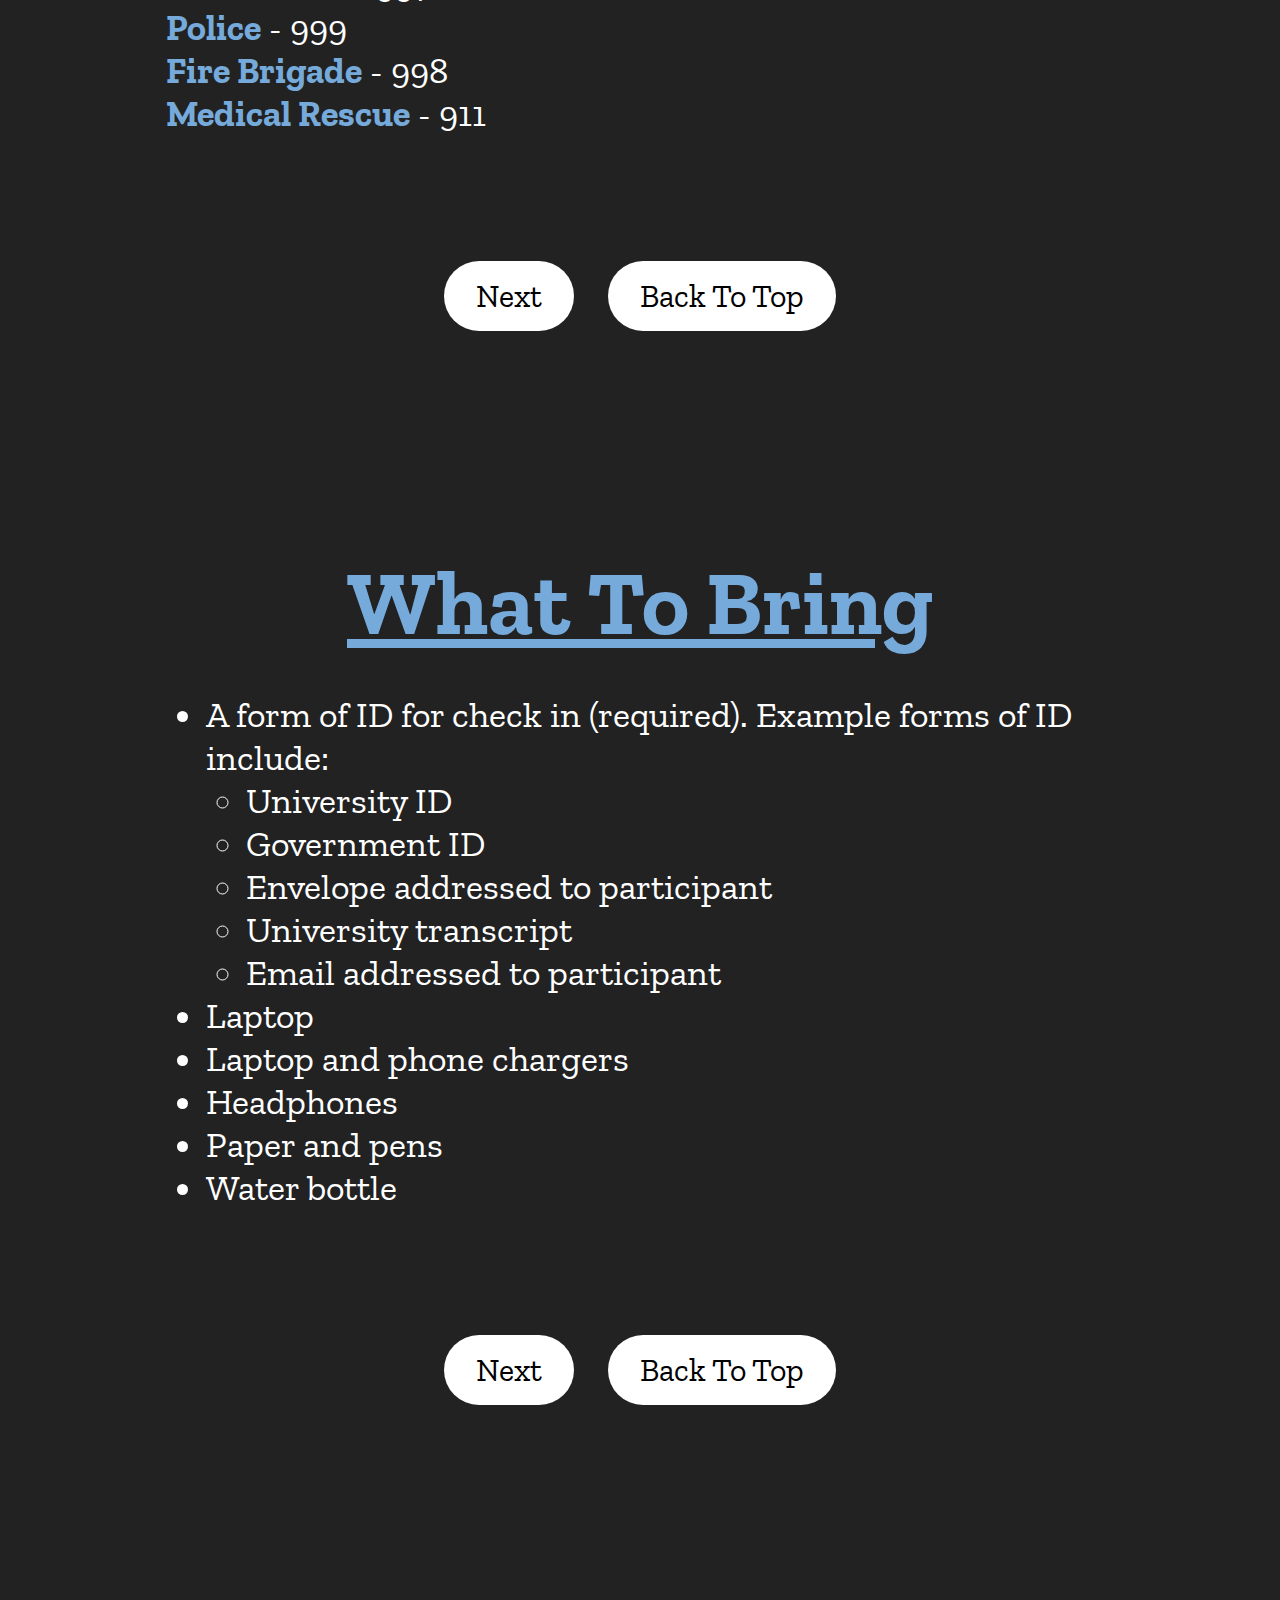
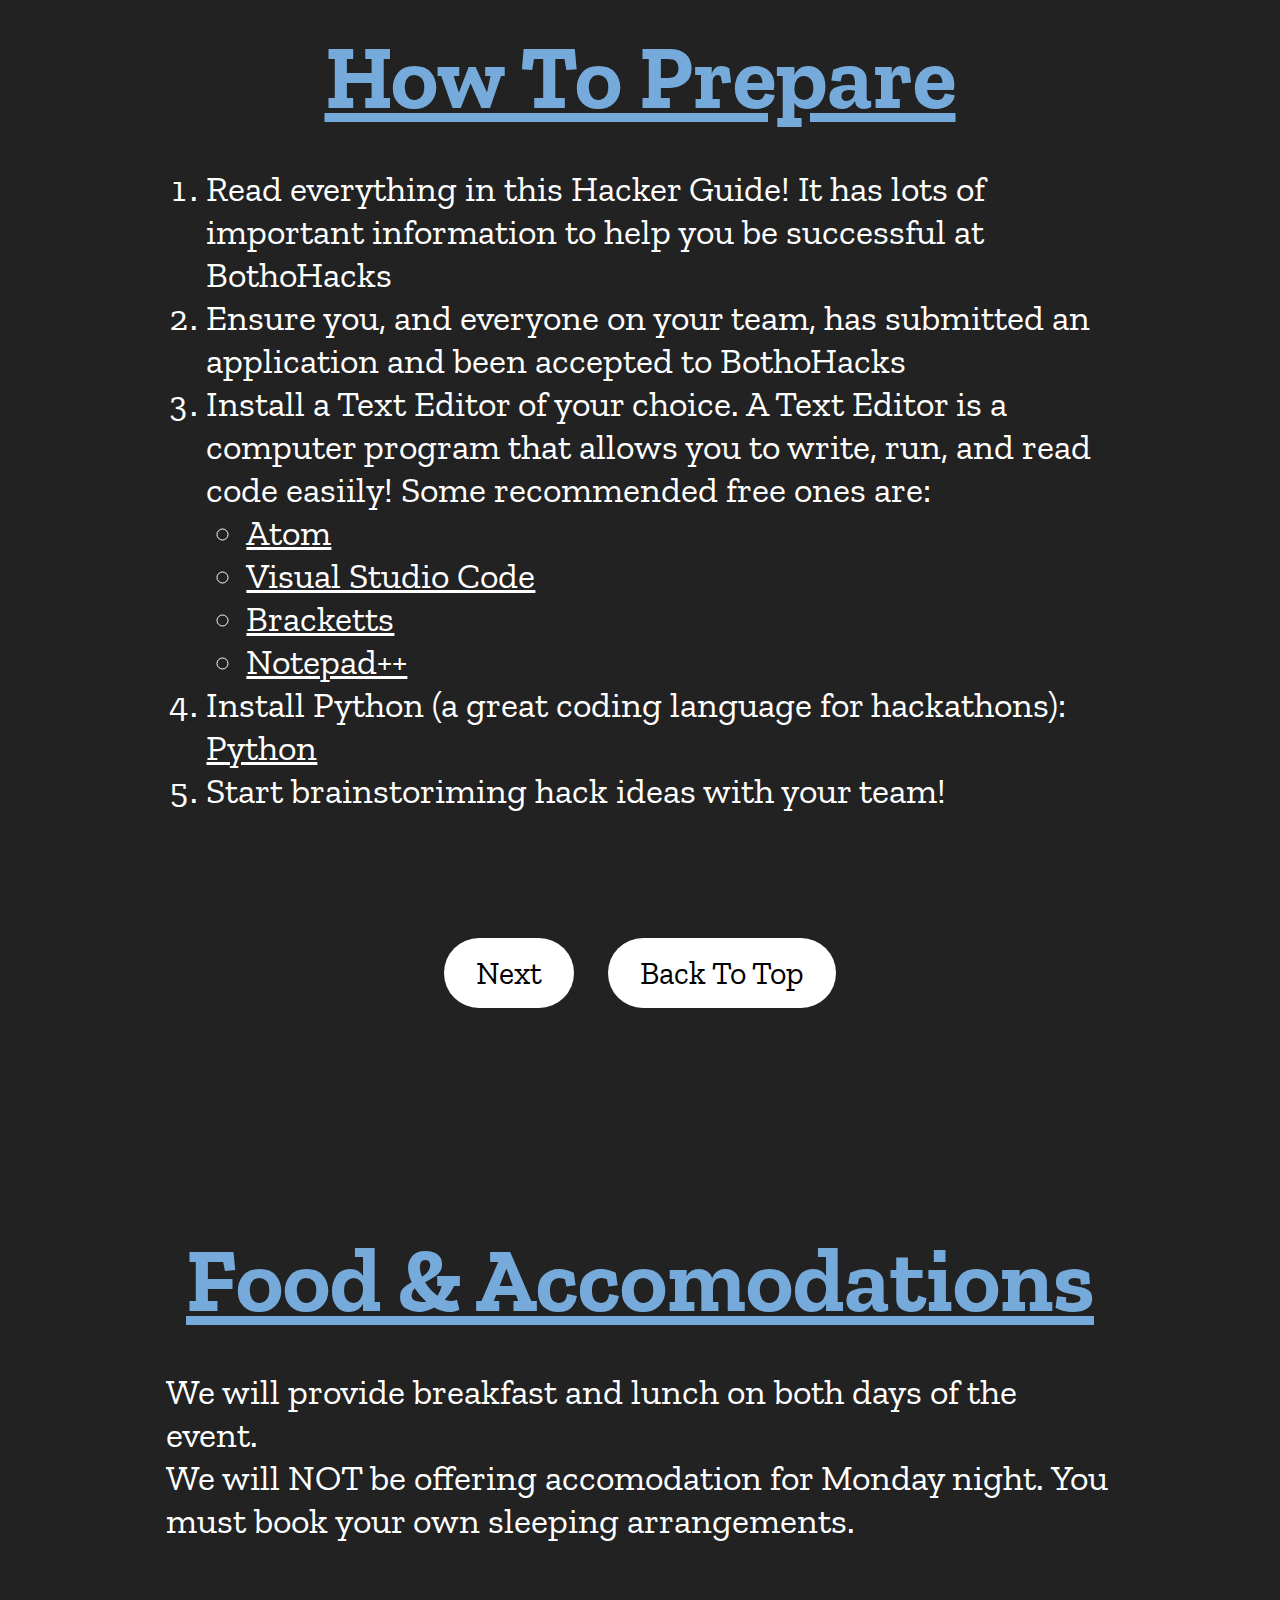
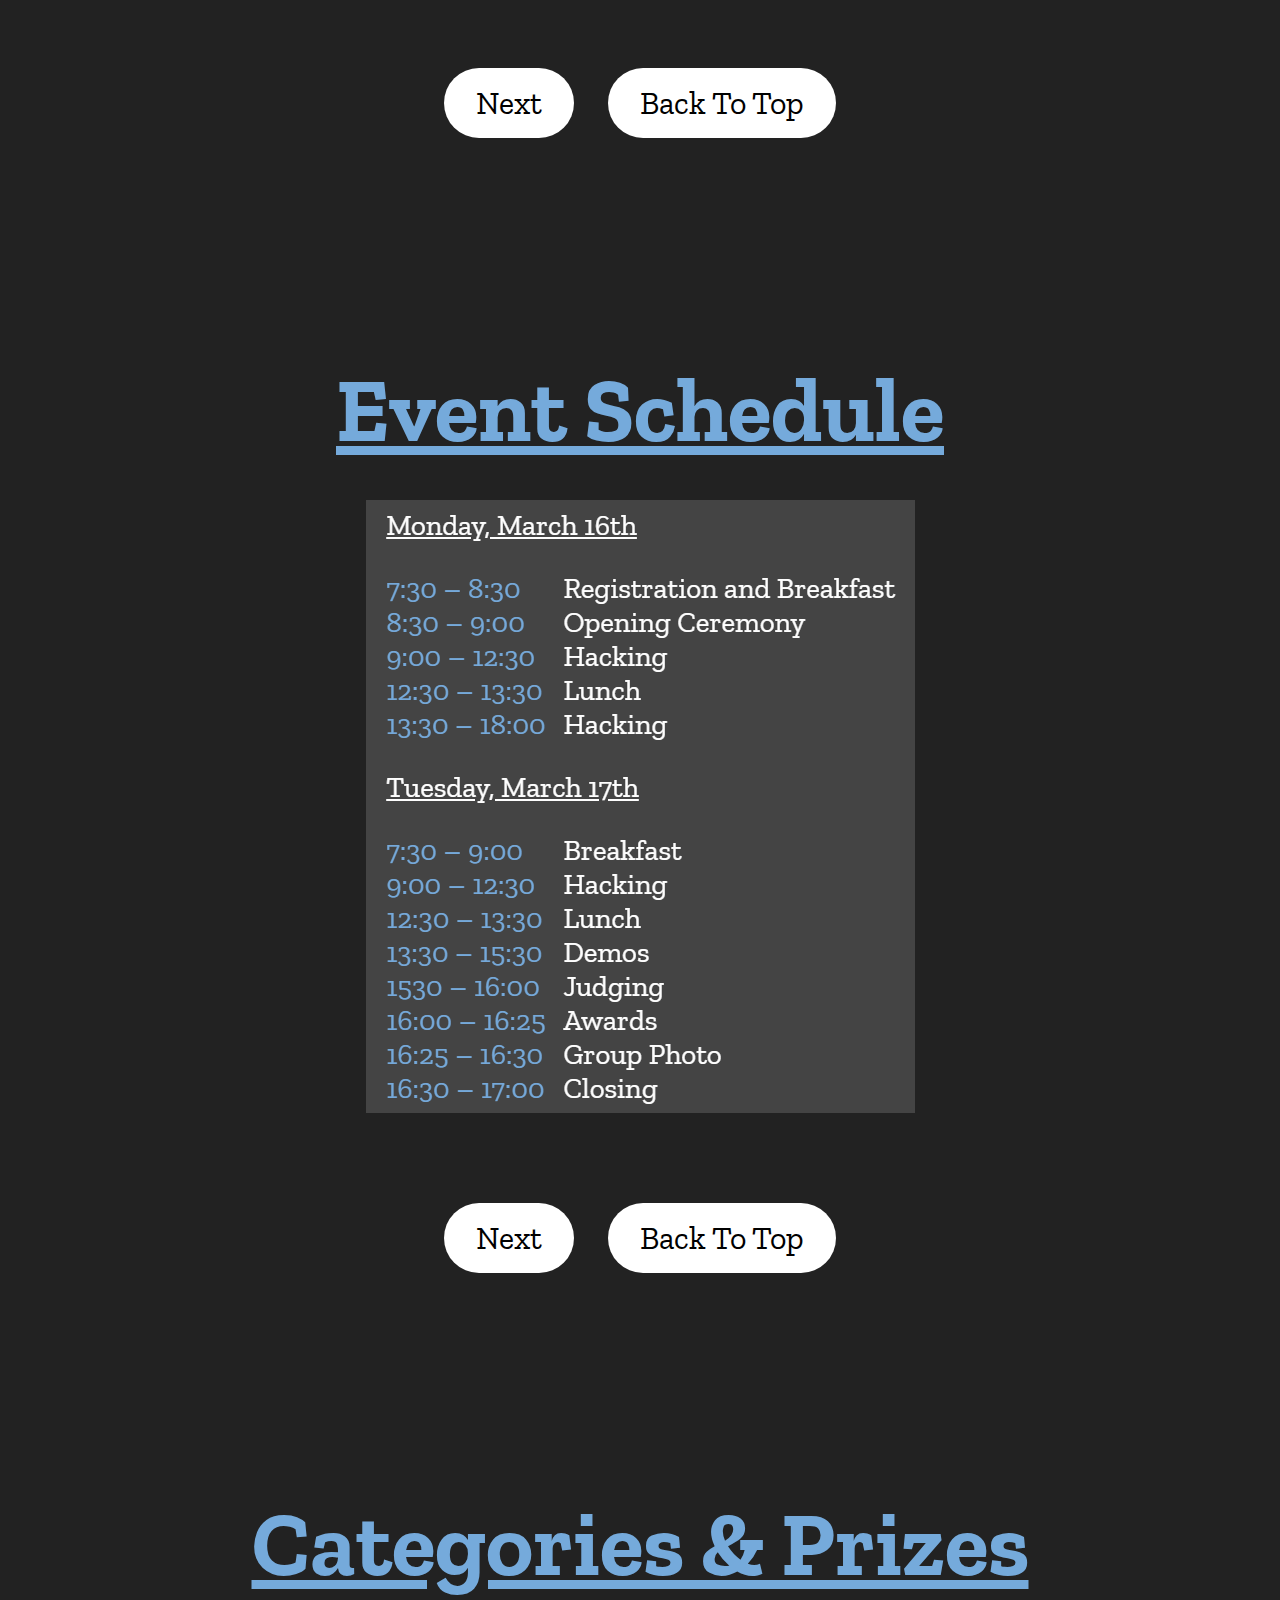
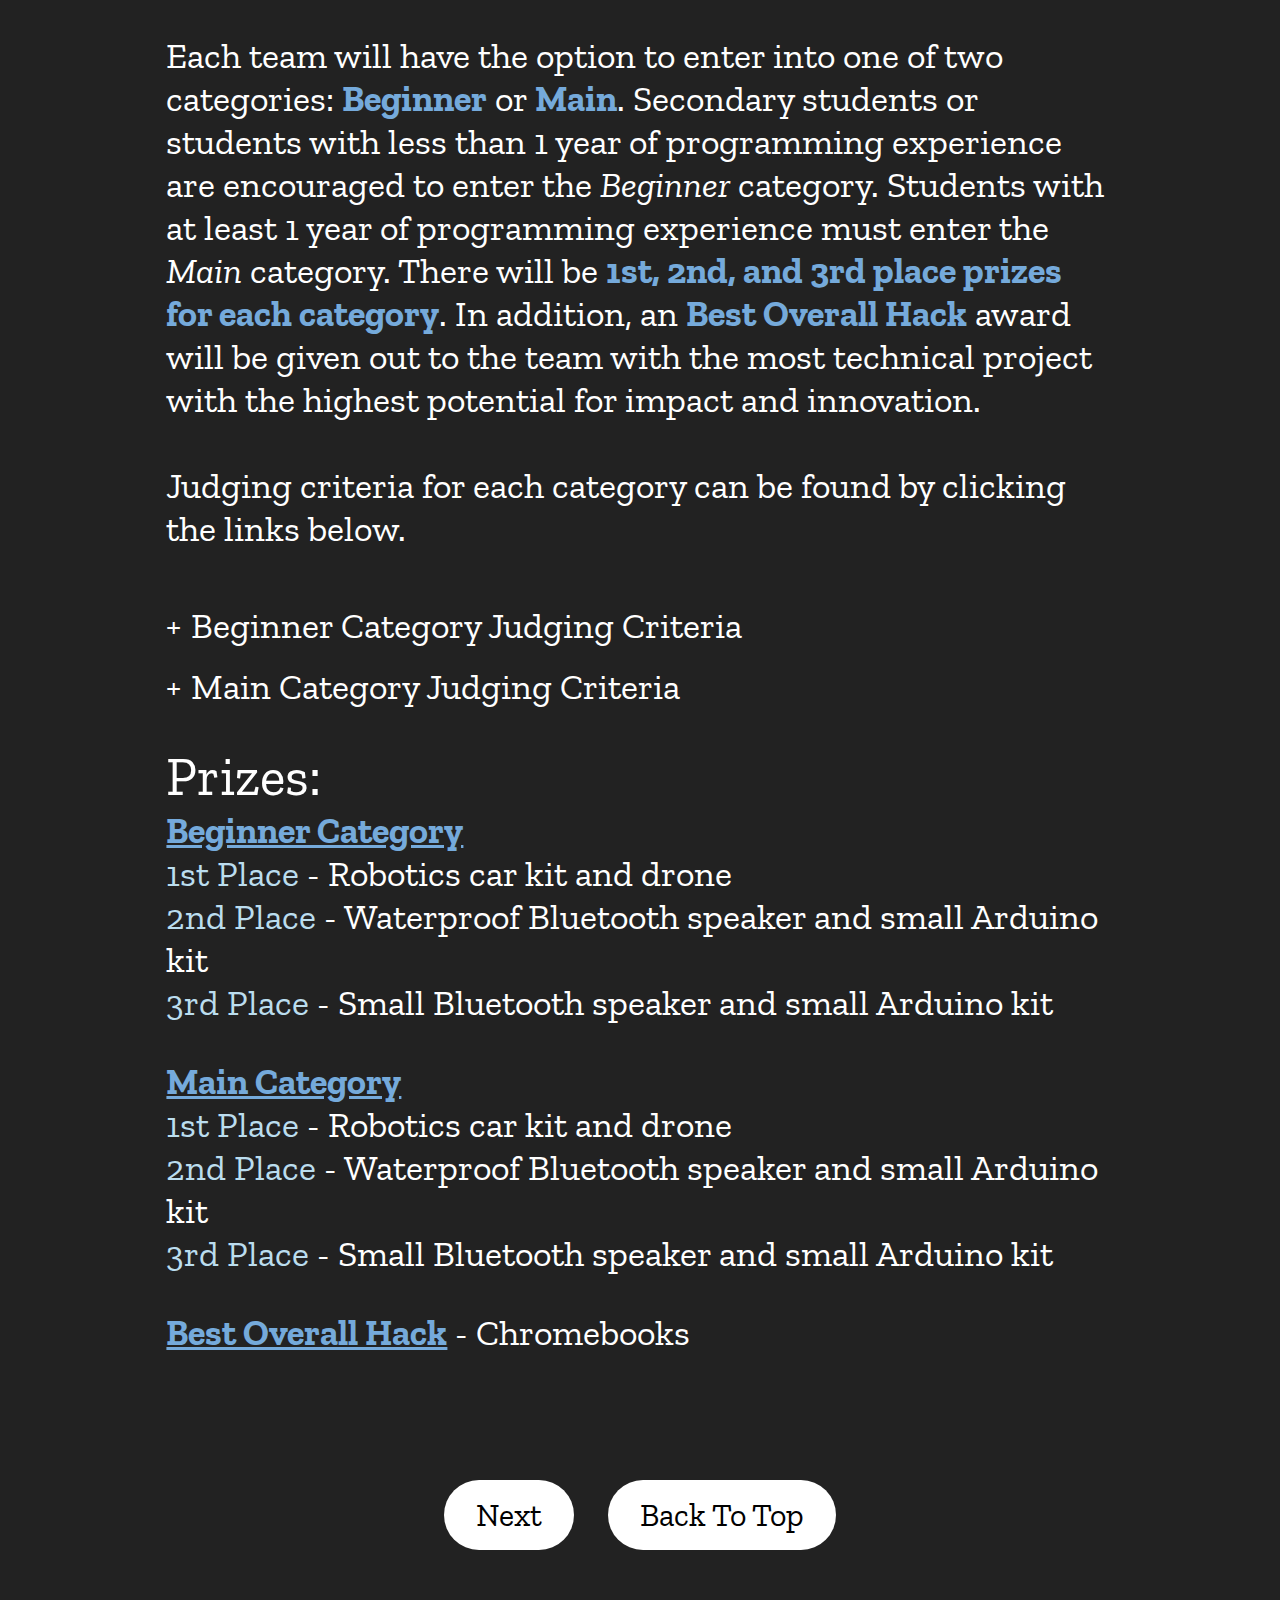
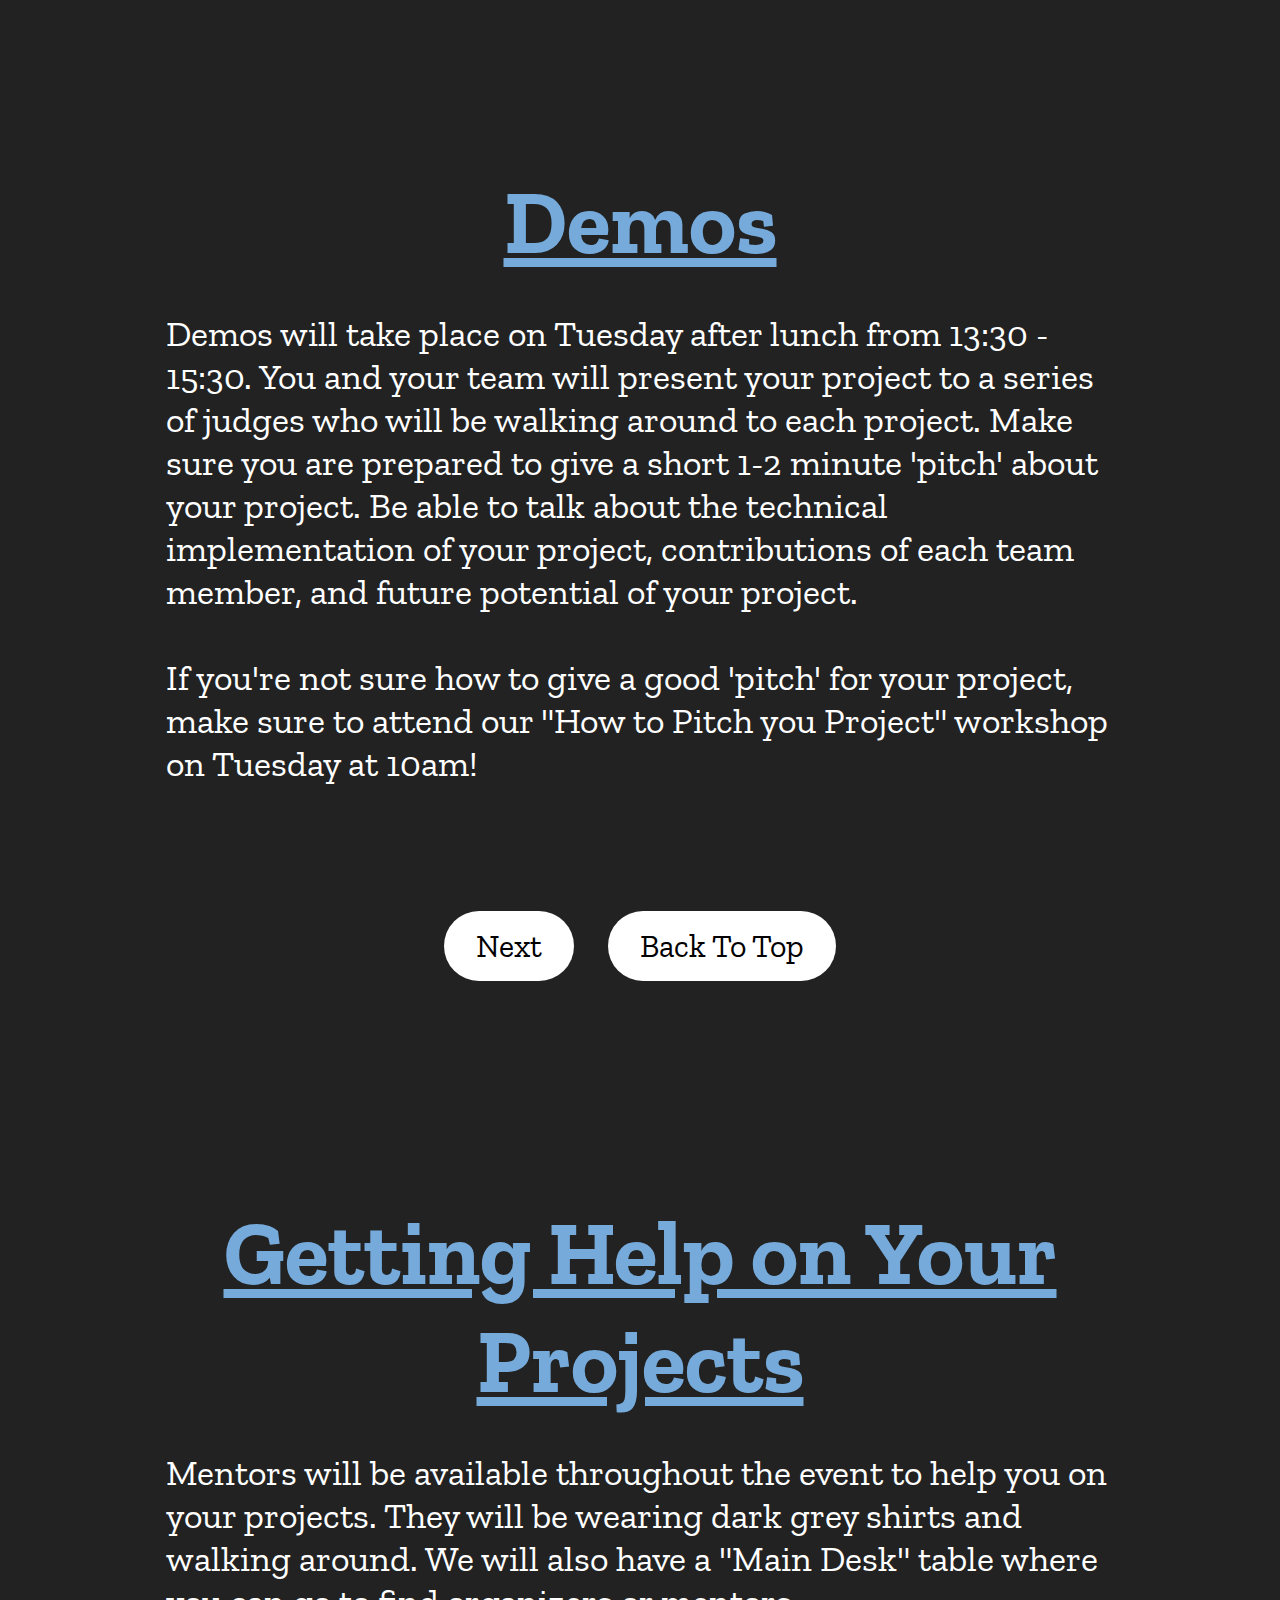
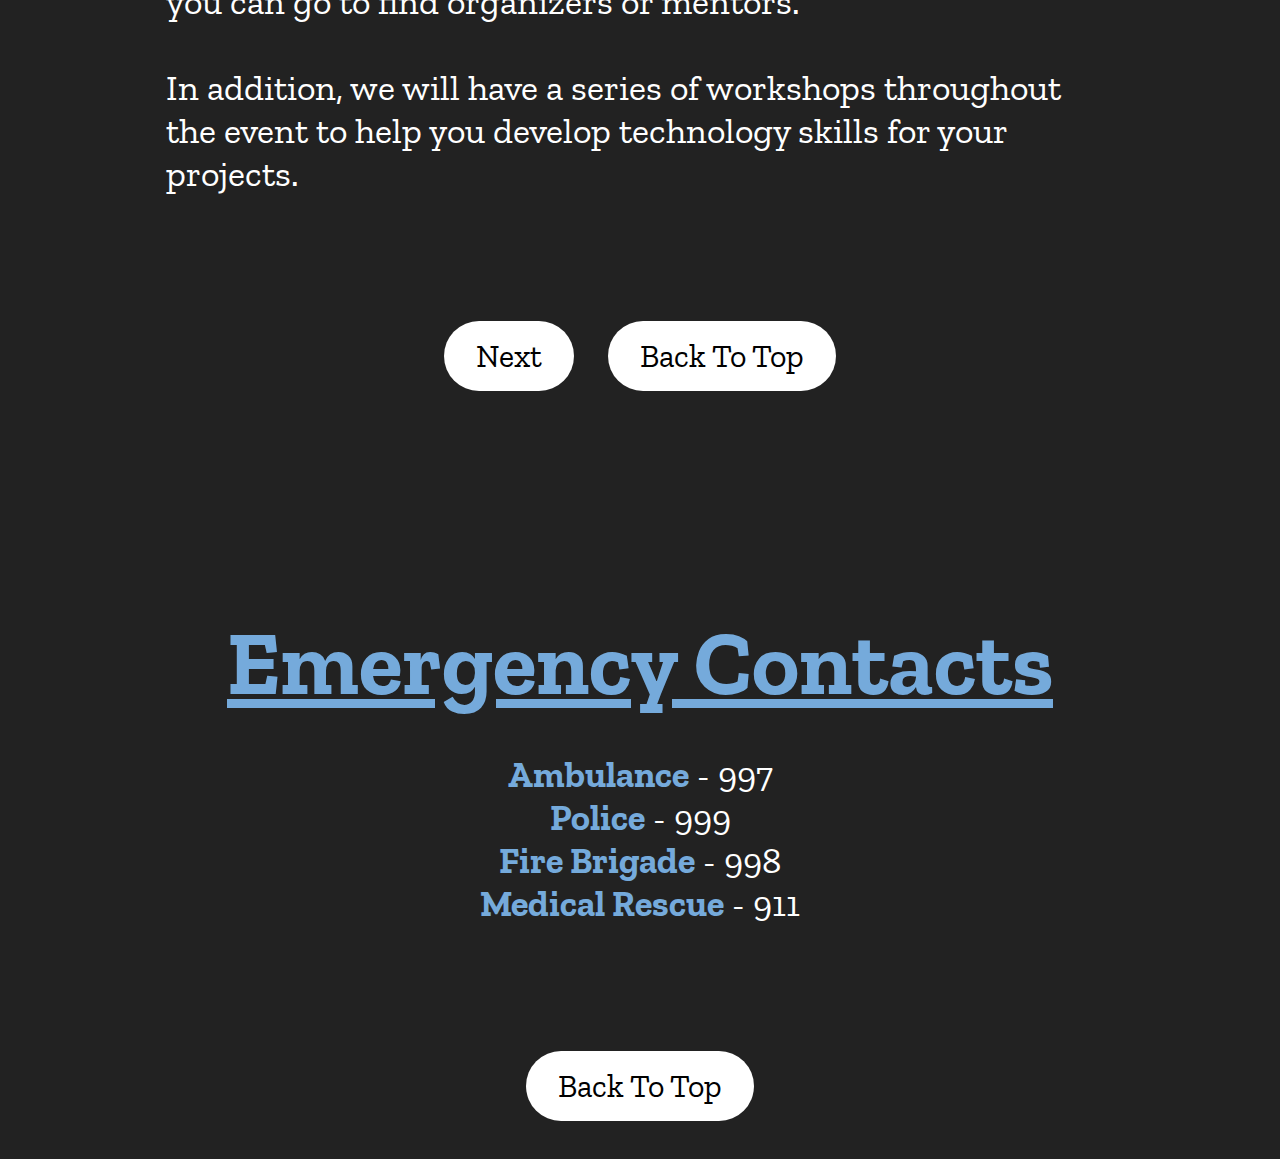
==== commit 79f22c83: "t shirt color" ====
--- a/hackerguide.html
+++ b/hackerguide.html
@@ -89,7 +89,7 @@
 		<h3 class=section-title id="communication">Communication</h3>
 		<p class=content-text>Pre-event communication will primarily be by email. We will be sending multiple updates and reminders as the event gets closer.<br /><br />
 
-		During the event, we will be using a microphone to make announcements and updates as needed. If you have any questions or need help during the event, please ask an organizer. All organizers will be in BLACK shirts. We will also have a "Main Desk" table that will be staffed by an organizer at all times. If you have questions during the event, please visit the Main Desk.<br /><br />
+		During the event, we will be using a microphone to make announcements and updates as needed. If you have any questions or need help during the event, please ask an organizer. All organizers will be in DARK GREY shirts. We will also have a "Main Desk" table that will be staffed by an organizer at all times. If you have questions during the event, please visit the Main Desk.<br /><br />
 
 		Don't forget to follow us on social media!! We will be periodically posting information about the event. Click below to connect with us and share how excited you are about <span style="color: #75AADB; font-weight: bold">#BothoHacks2020</span>!<br /></p>
 
@@ -301,7 +301,7 @@
 		<h3 class=section-title id="Project-Help">Getting Help on Your Projects</h3>
 		<p class=content-text>
 			Mentors will be available throughout the event to help you on your projects. They will be wearing dark grey shirts and walking around. We will also have a "Main Desk" table where you can go to find organizers or mentors.<br /><br />
-			In addition, we will have a series of workshops throughout the event to help you develop technology skills for your projects. 
+			In addition, we will have a series of workshops throughout the event to help you develop technology skills for your projects.
 		</p>
 		<div class="buttonsContainer">
 			<div class="buttonBox">
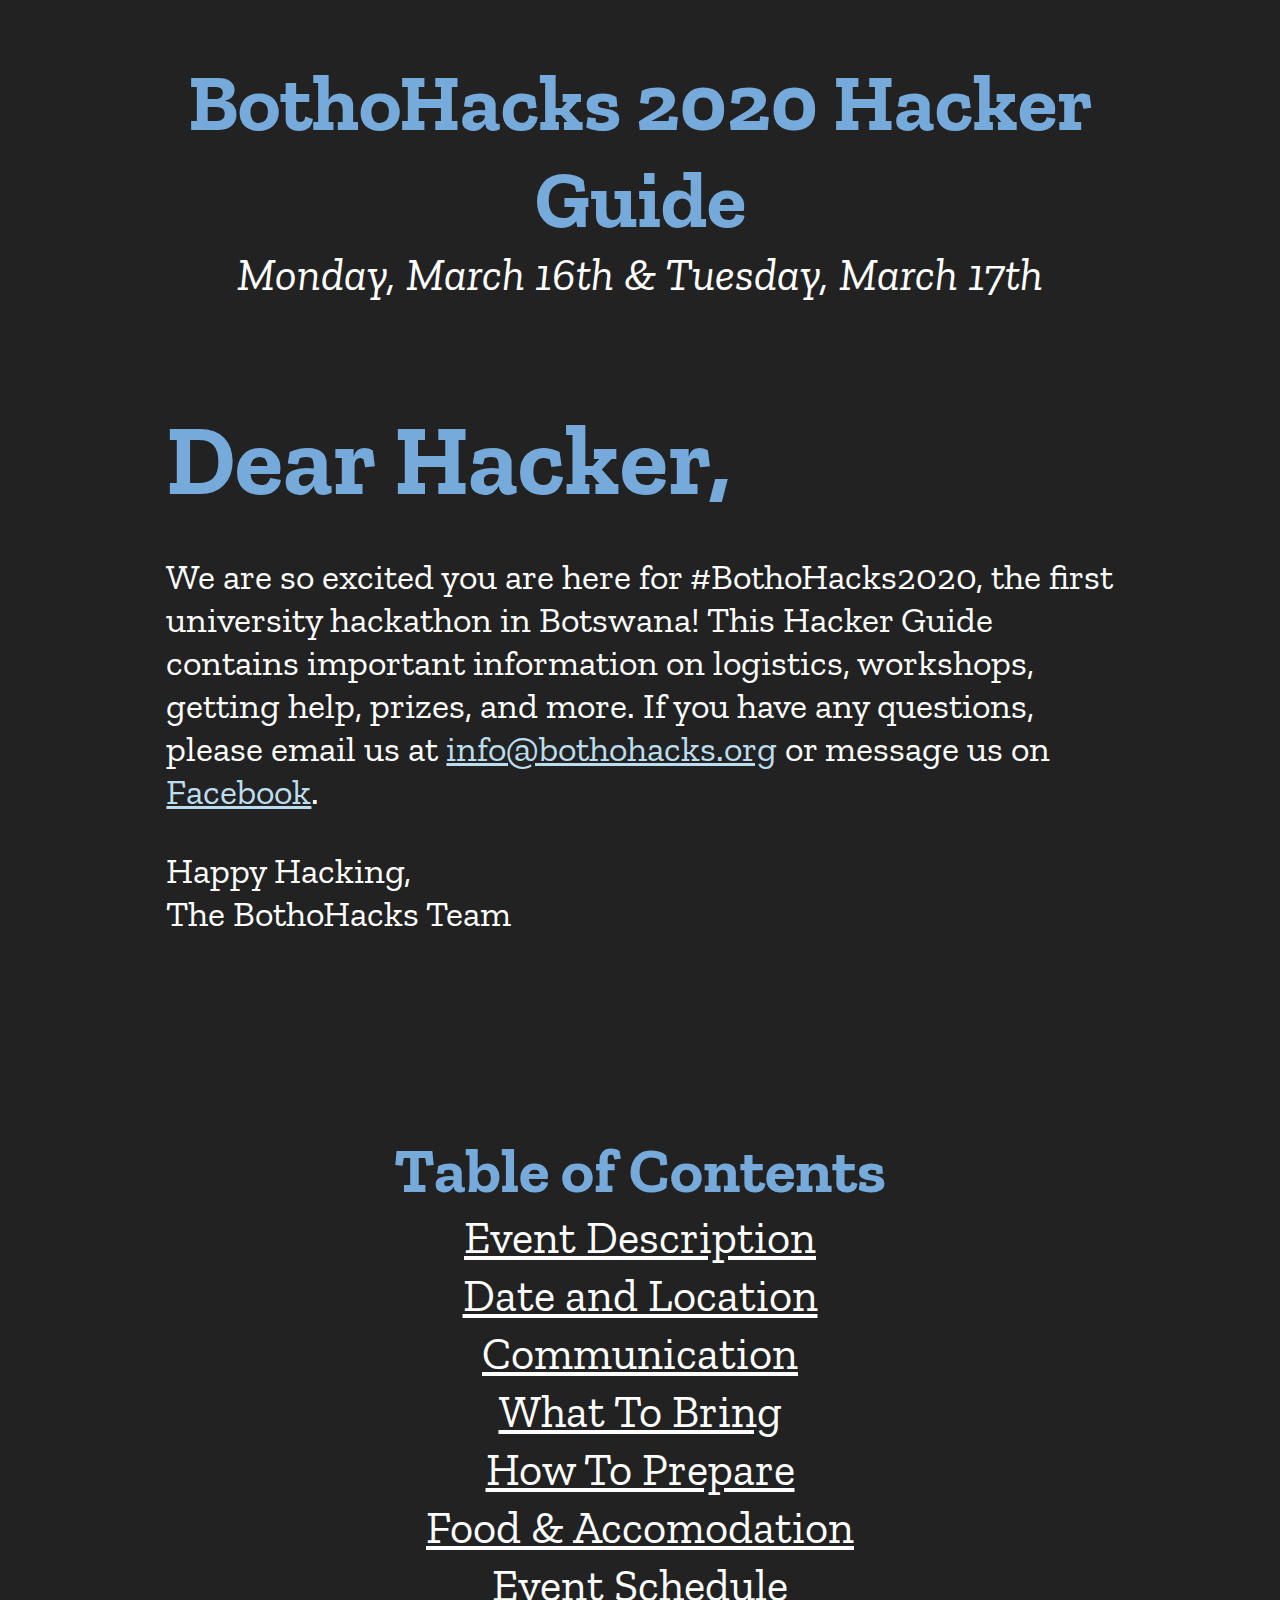
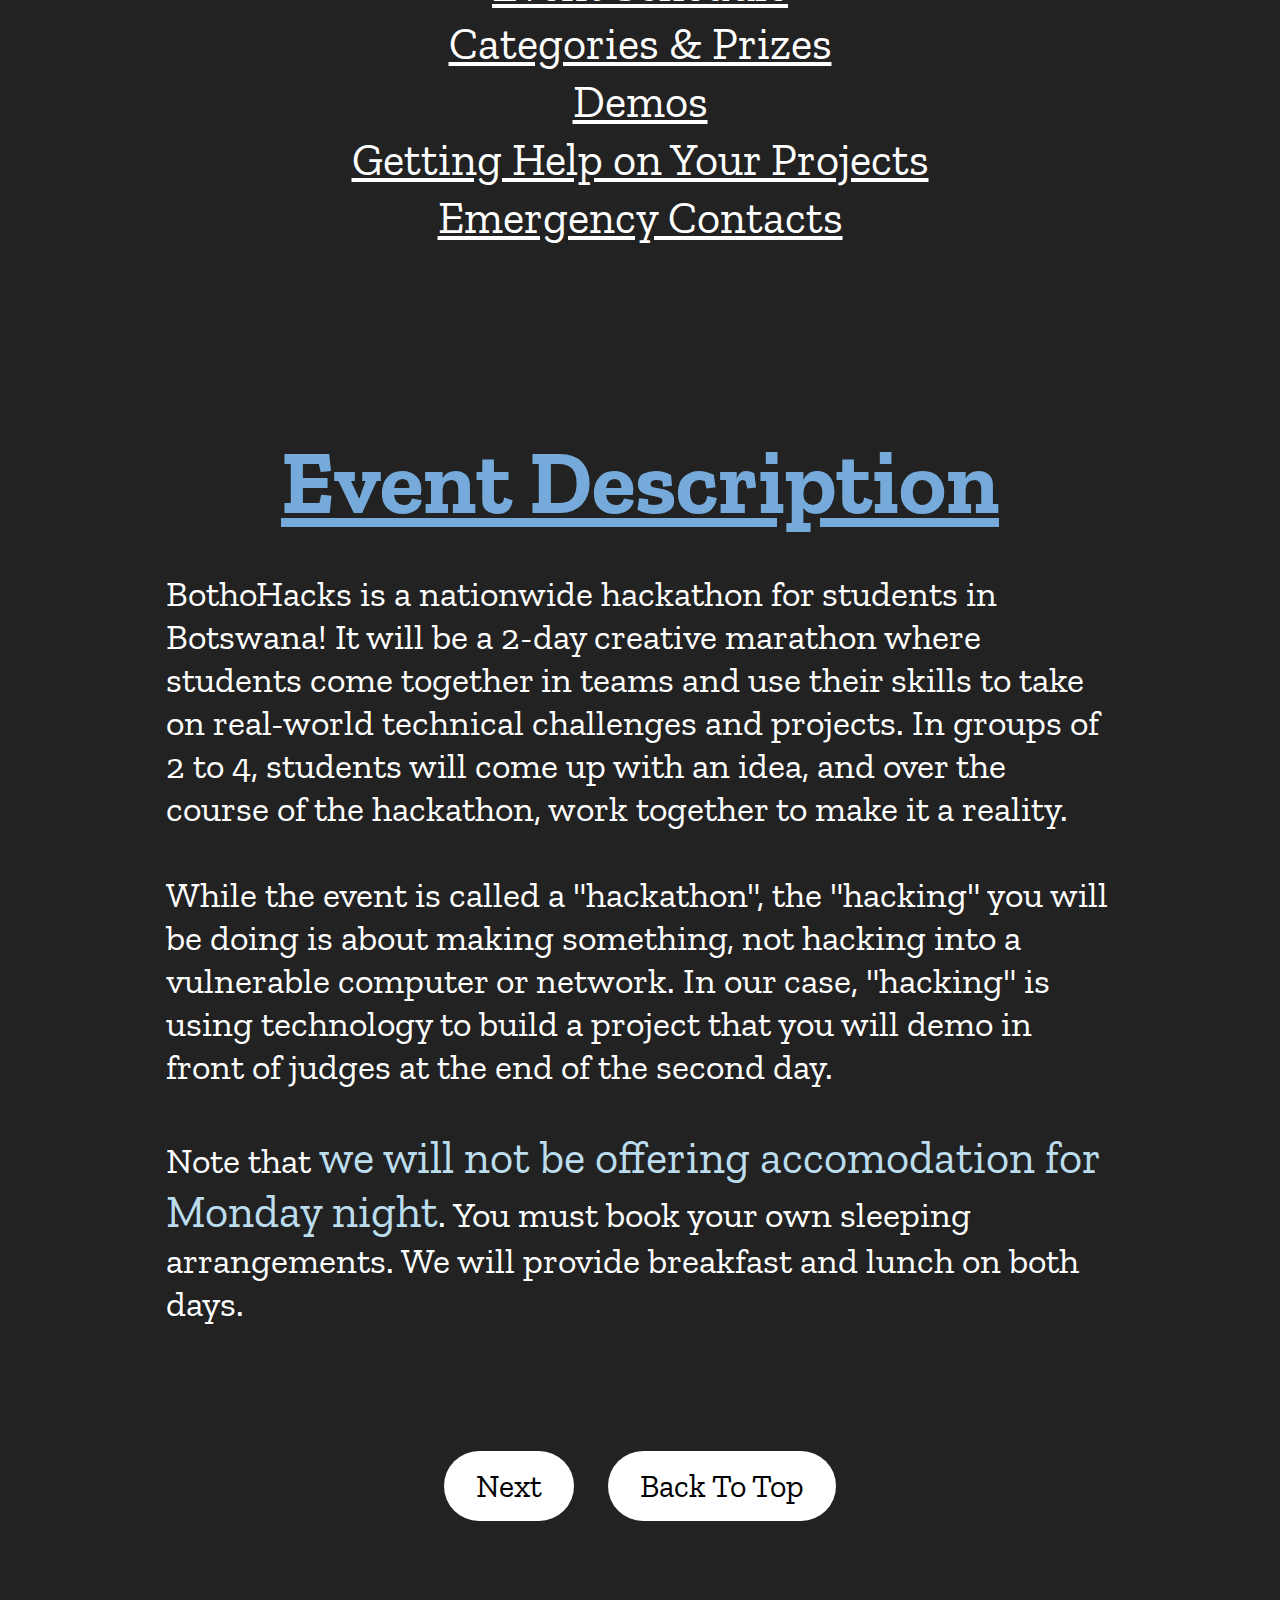
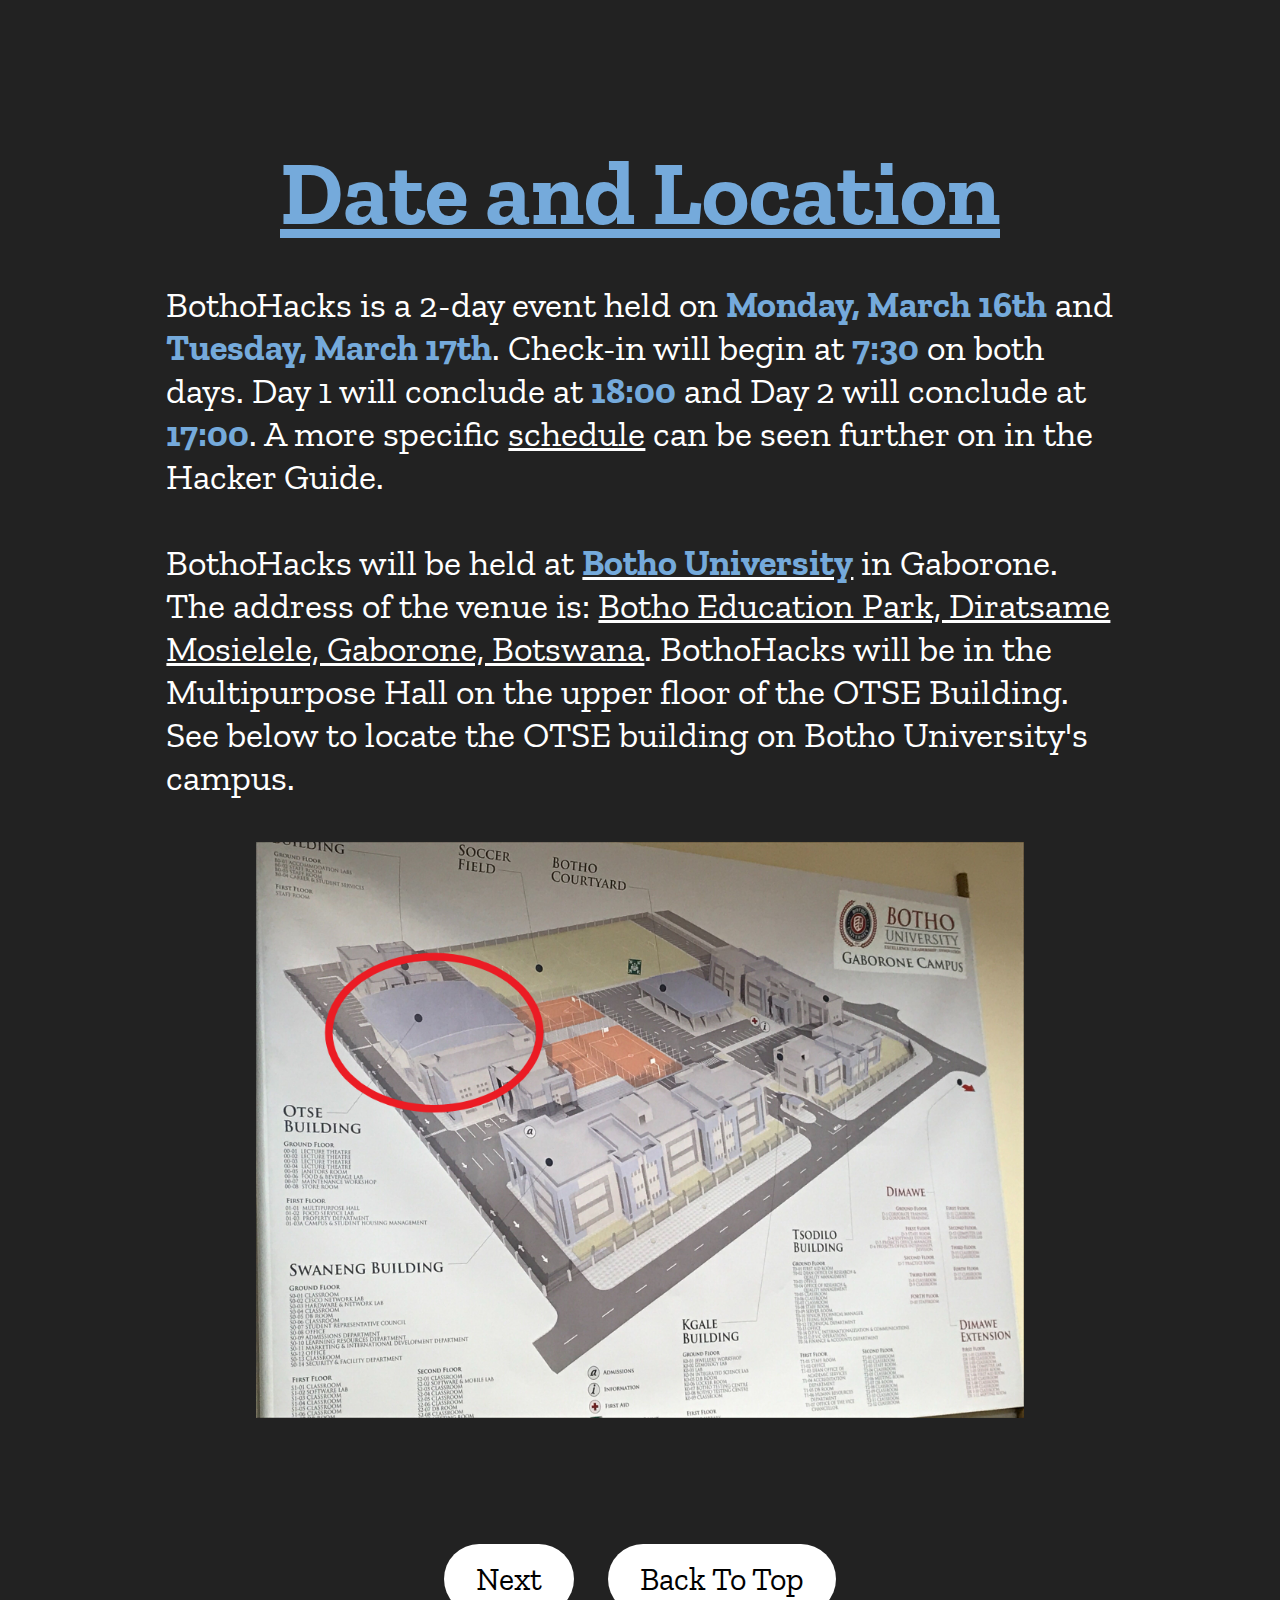
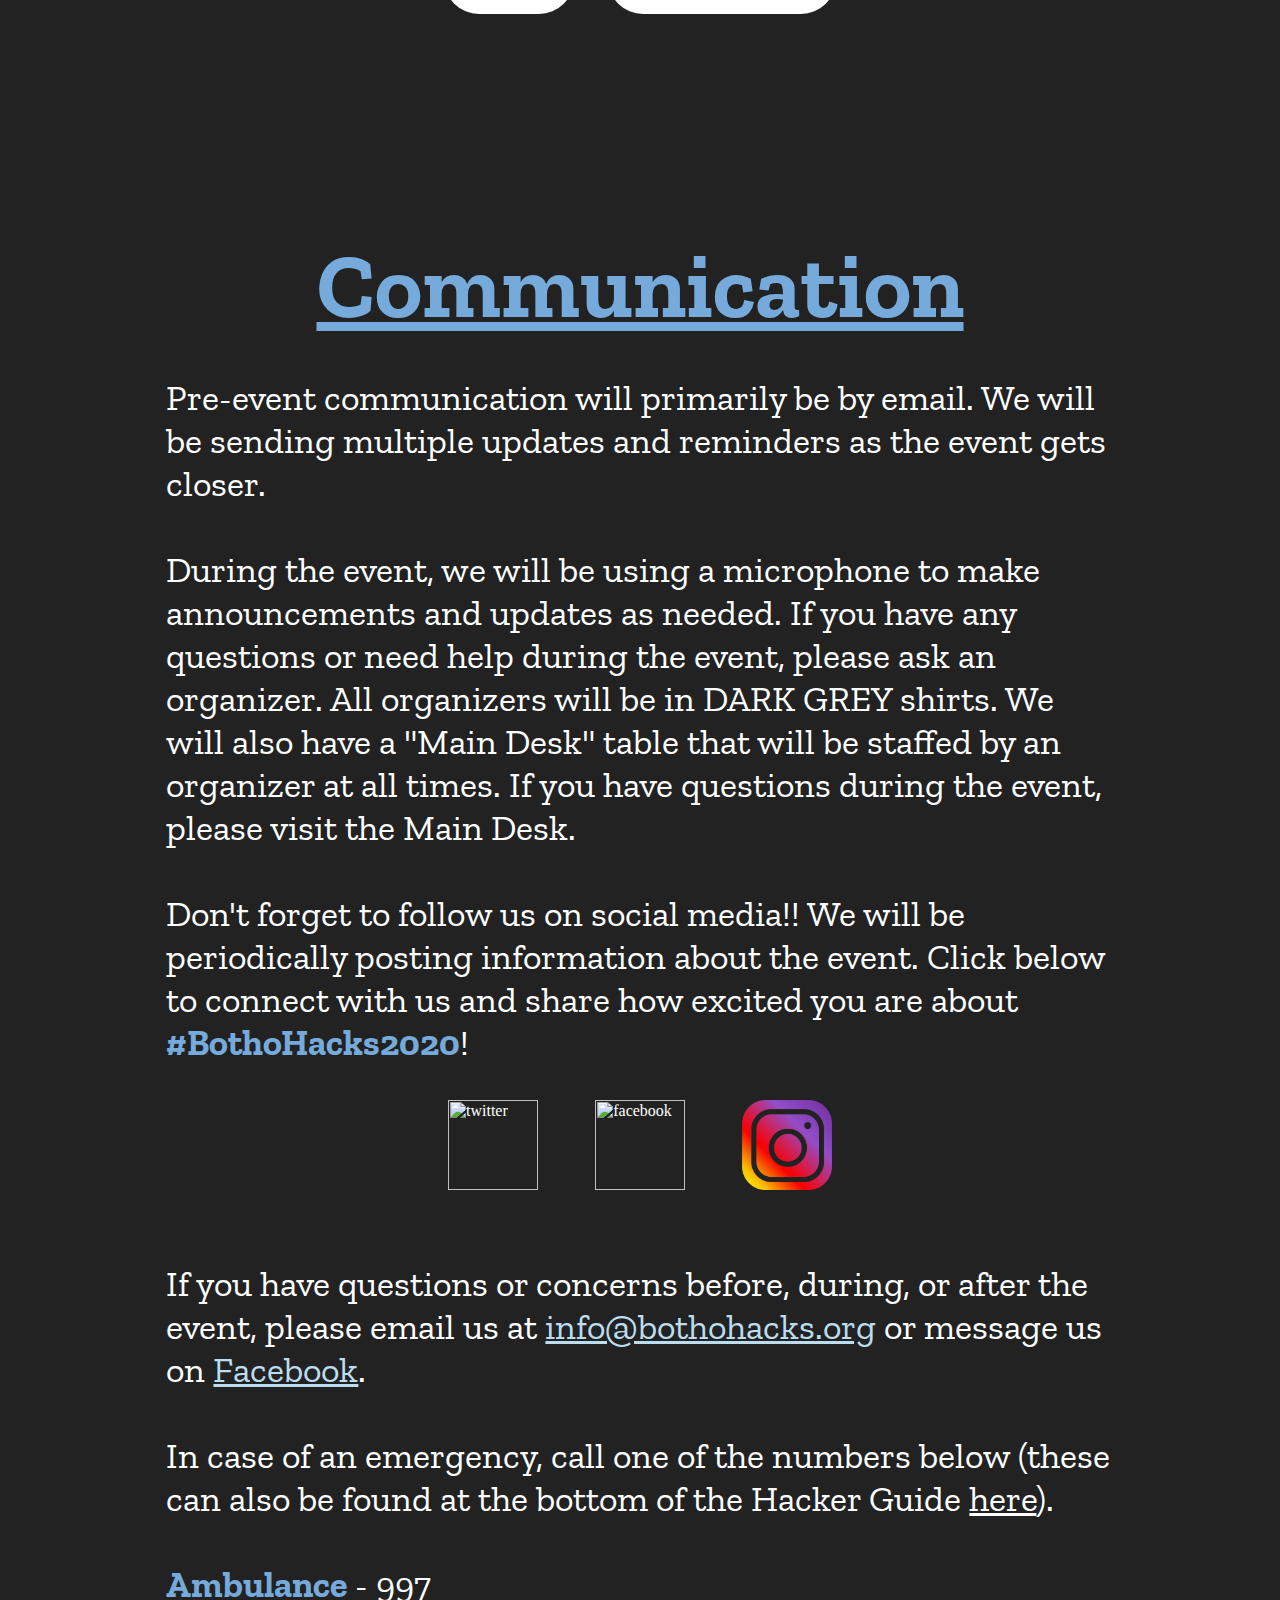
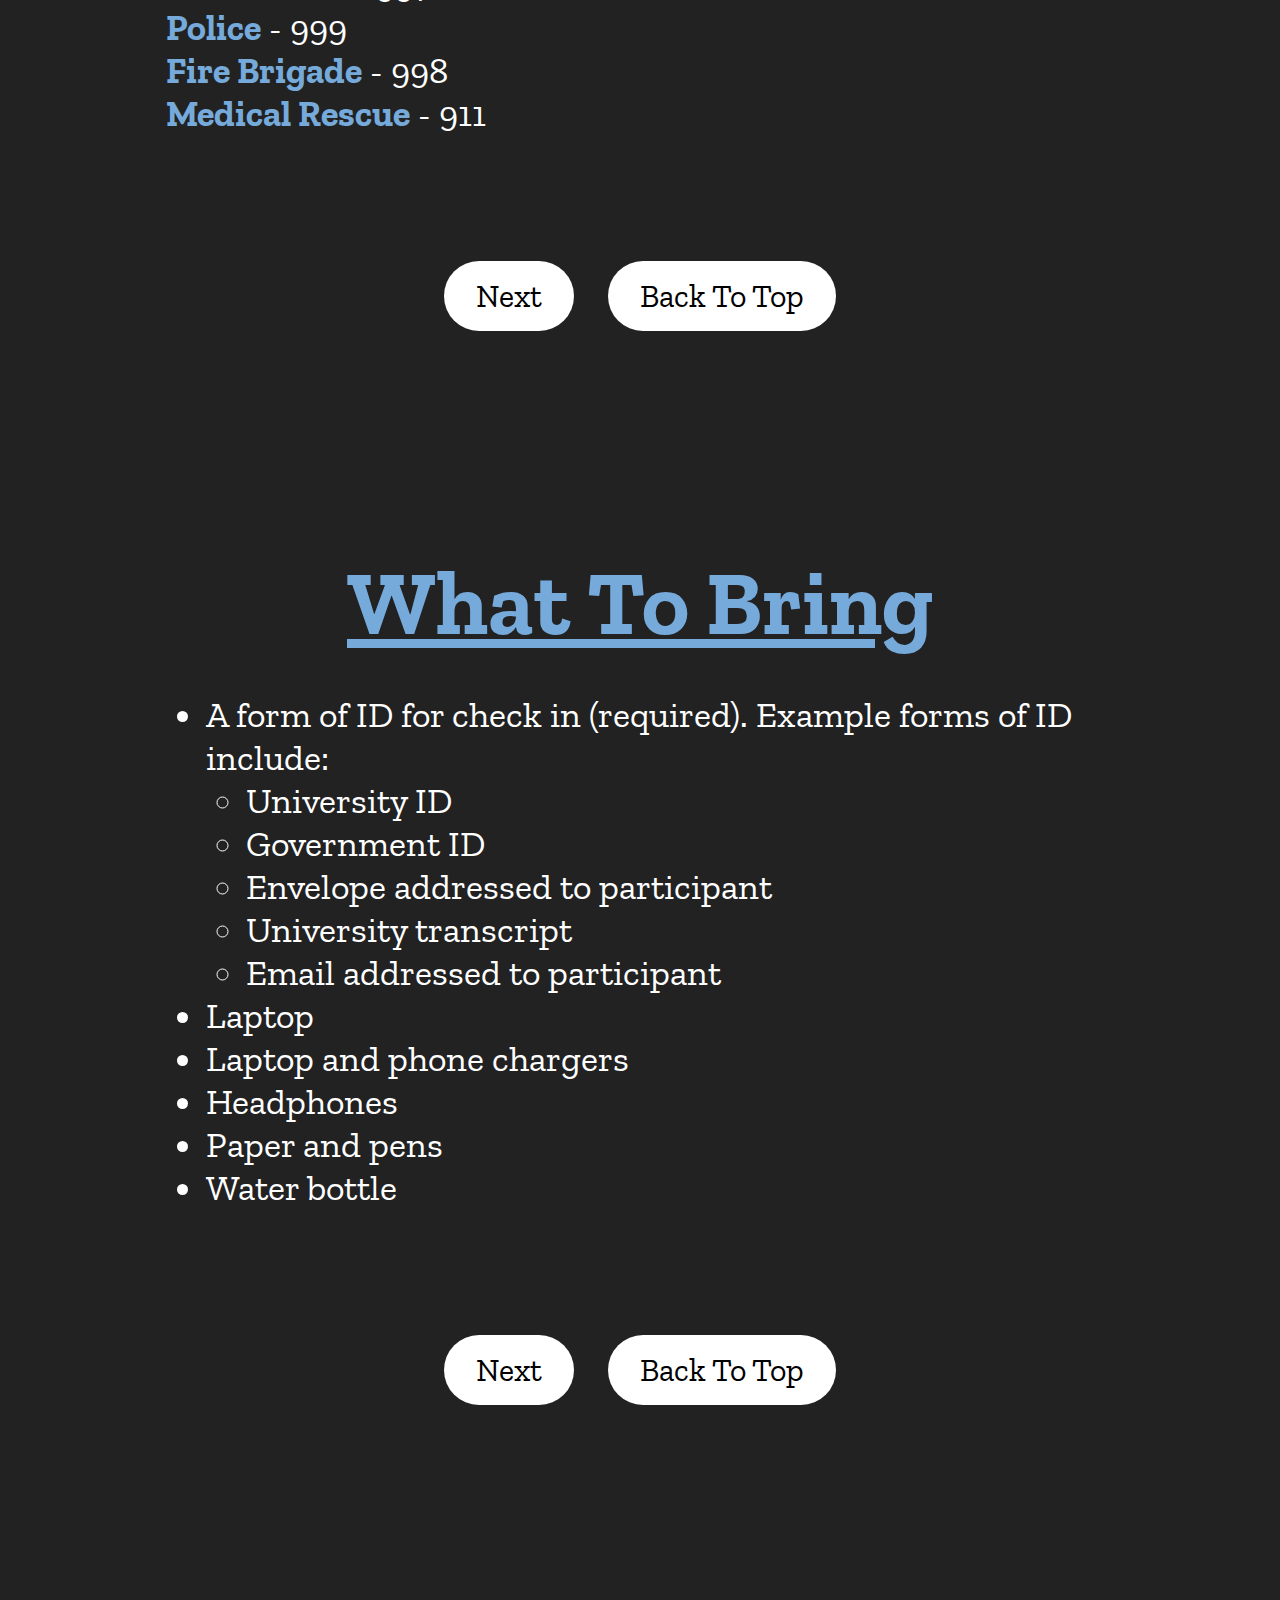
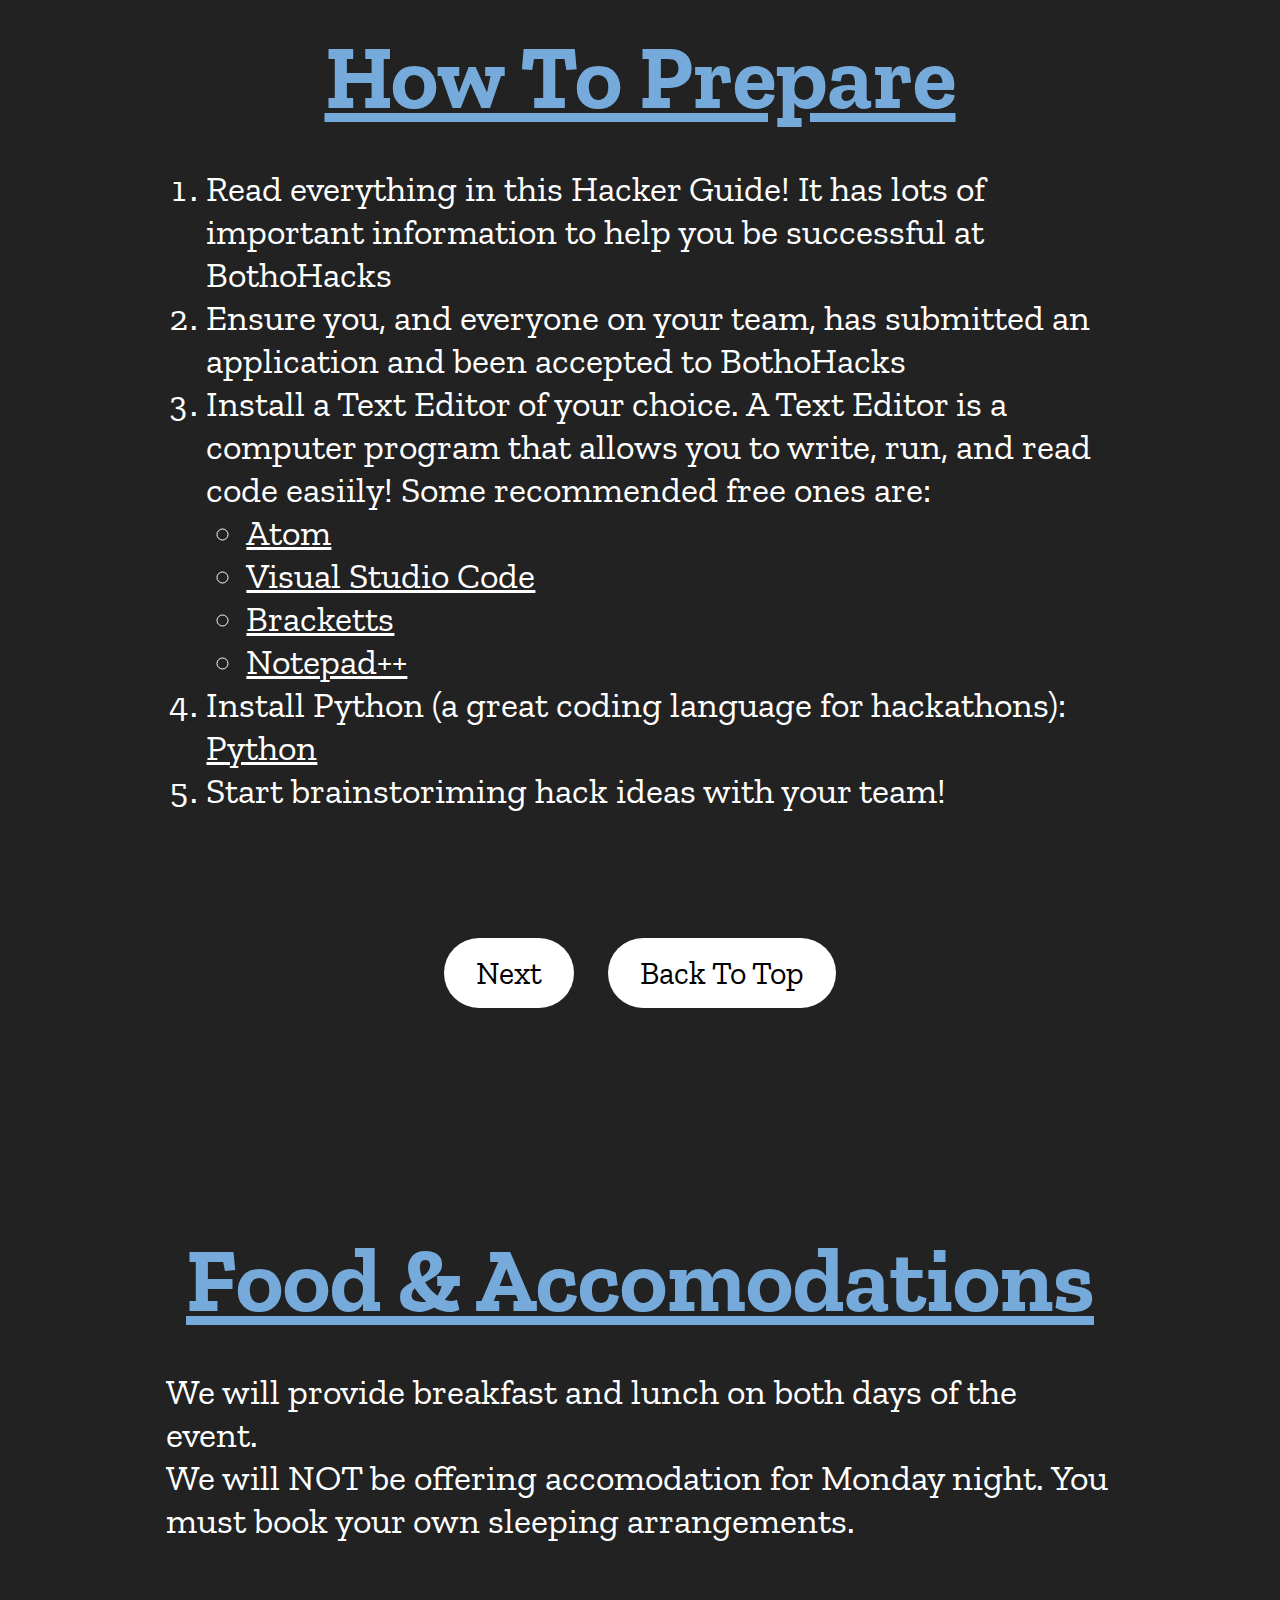
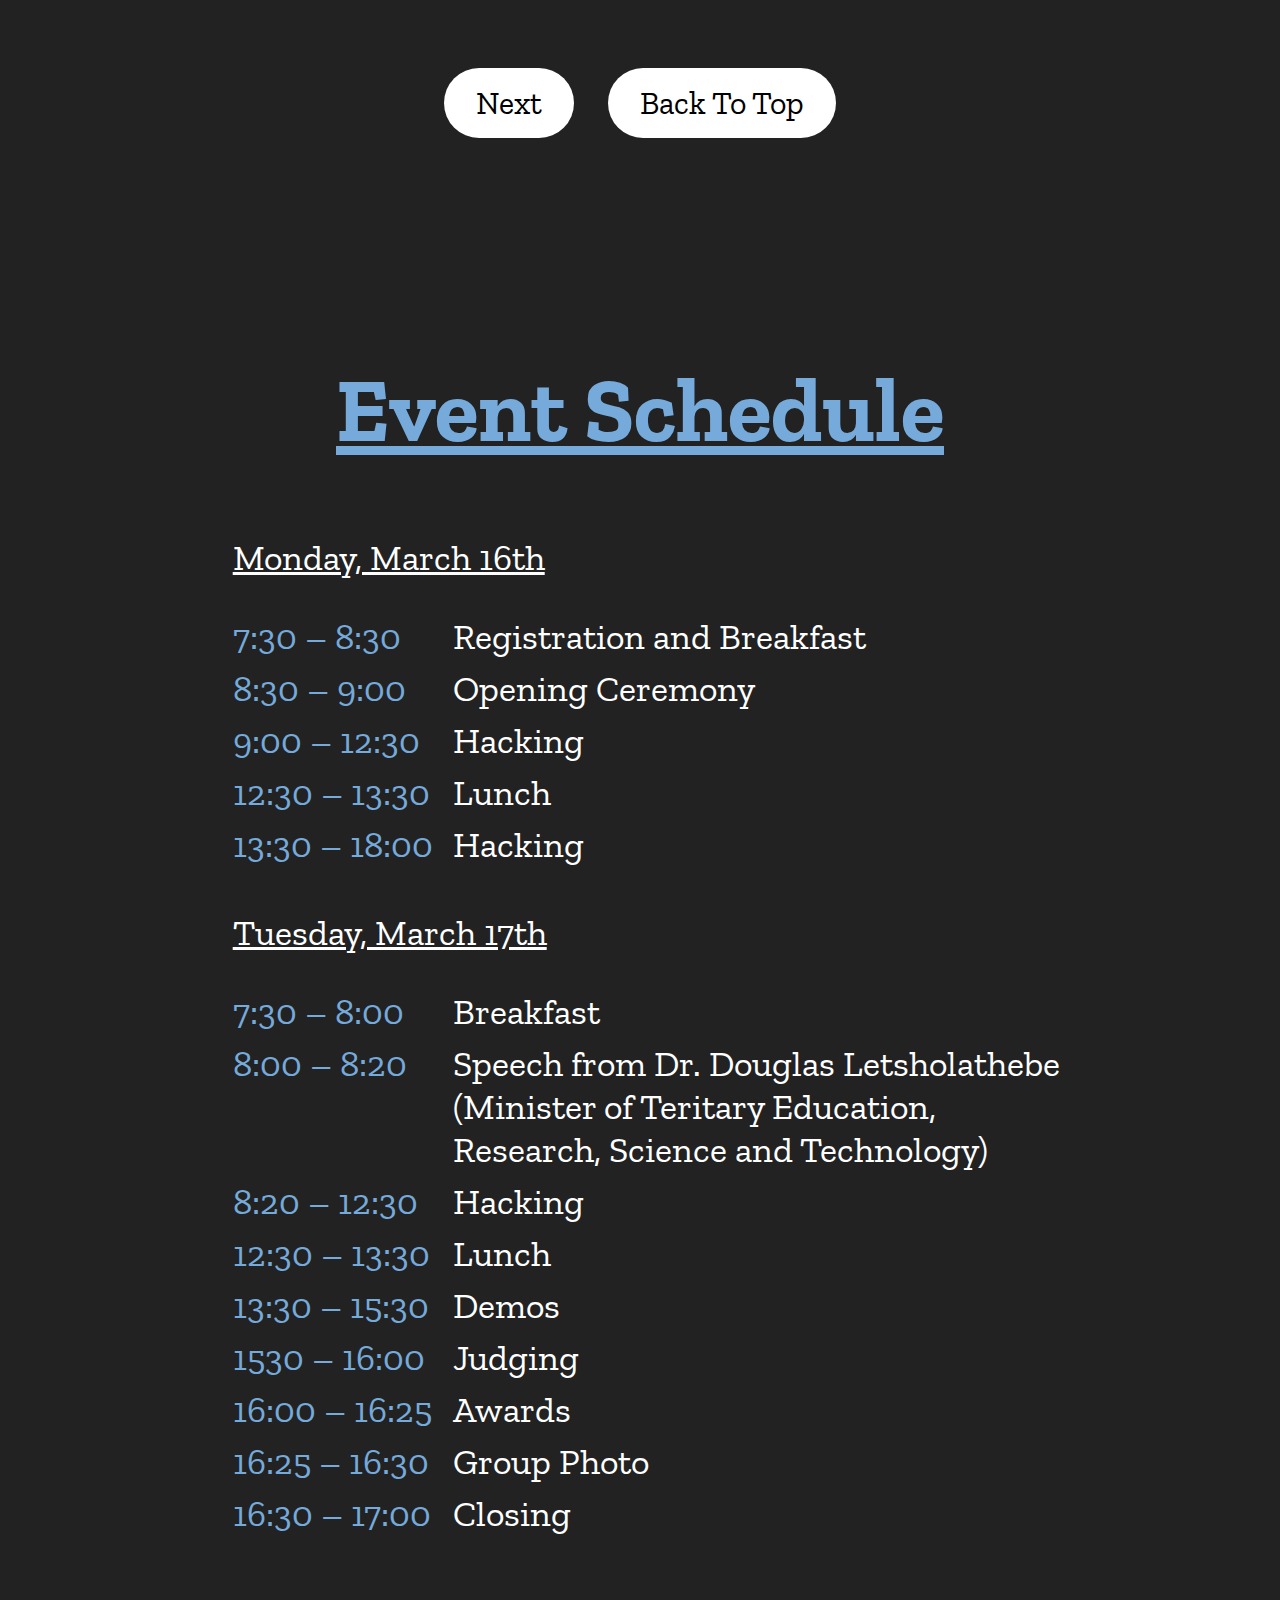
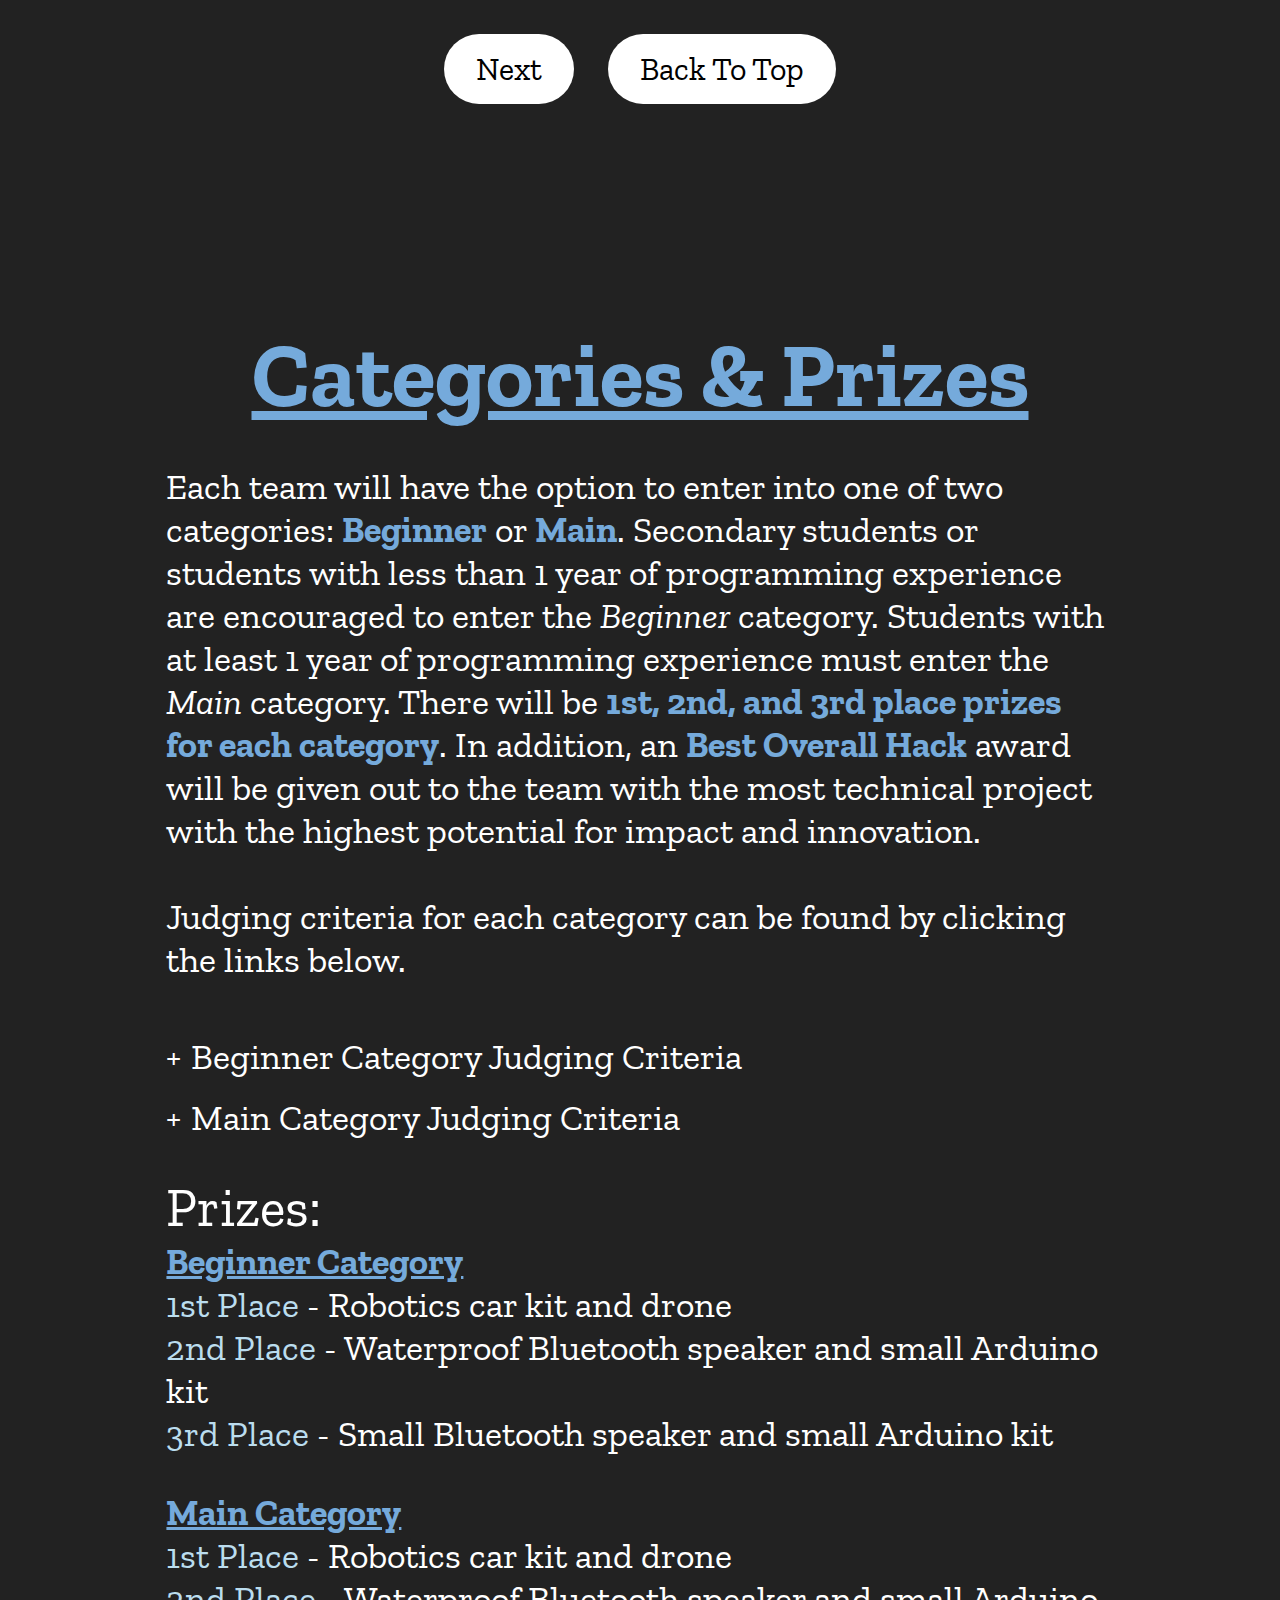
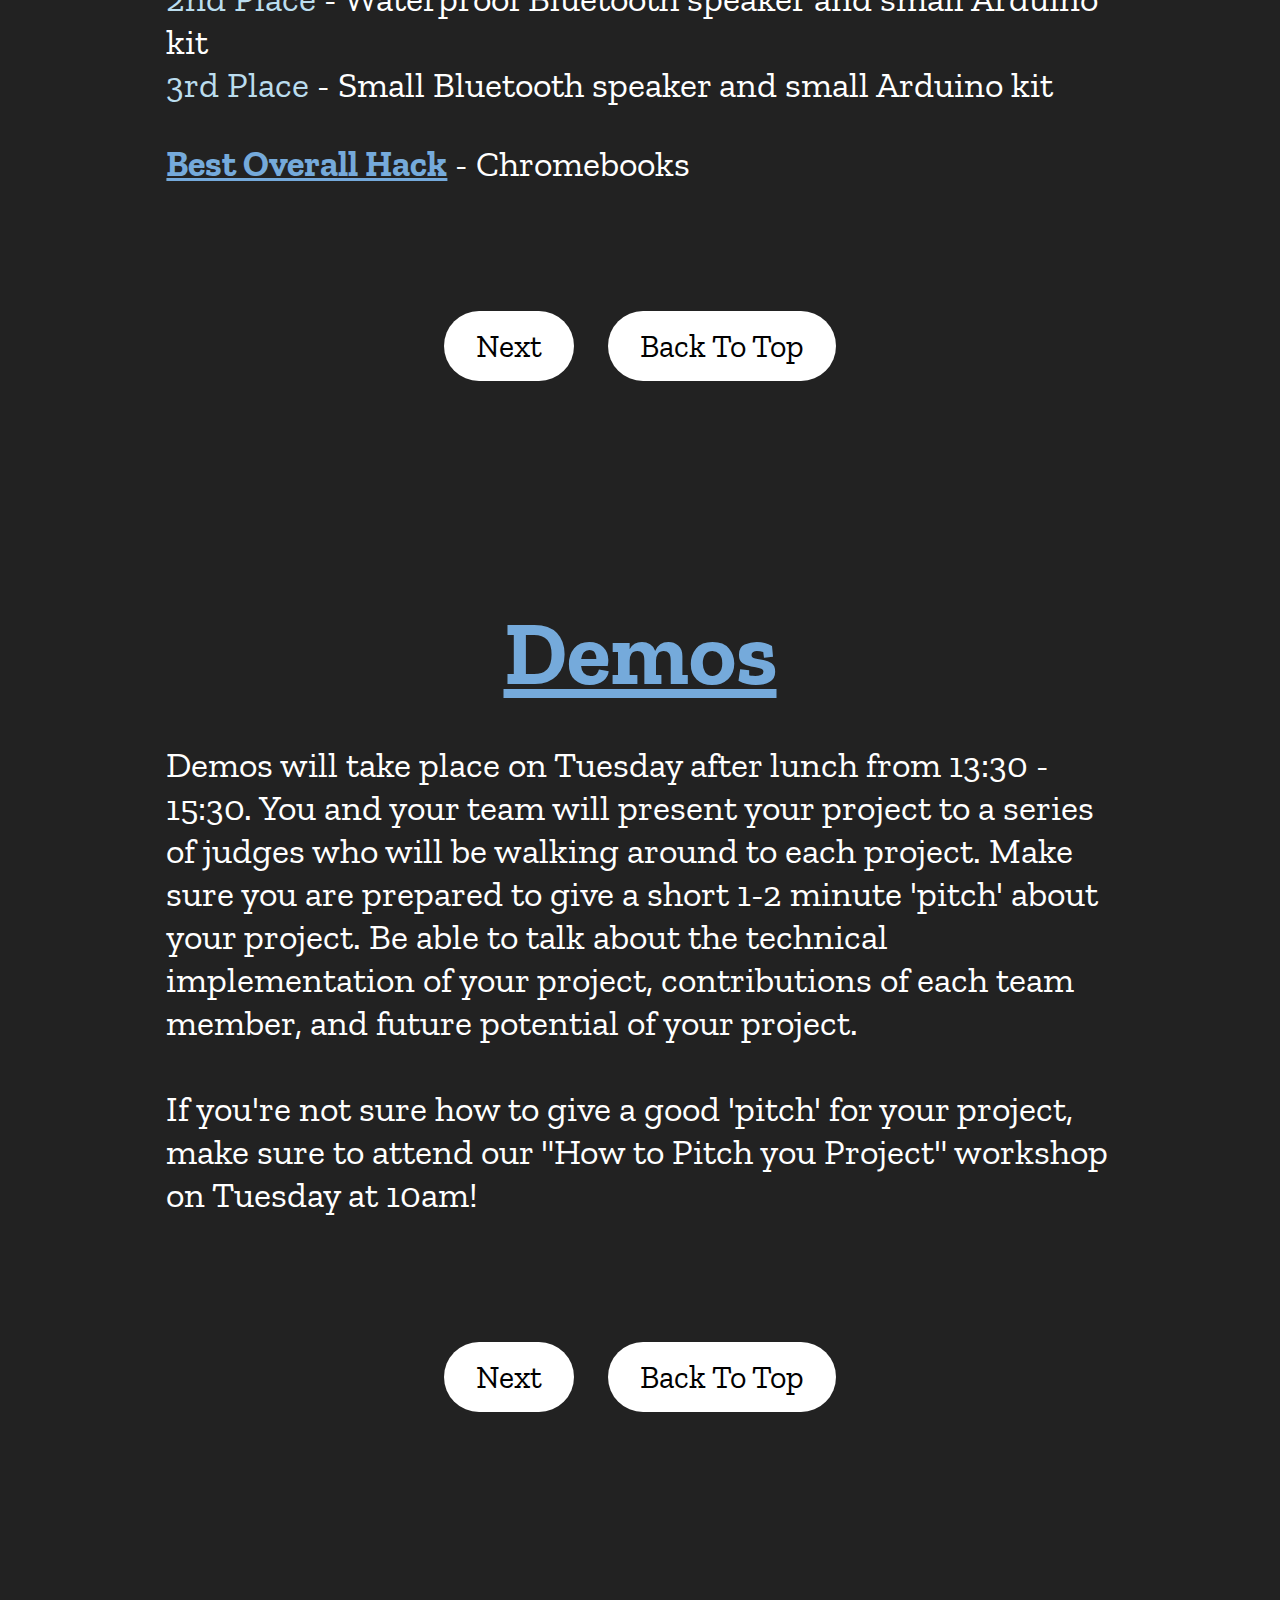
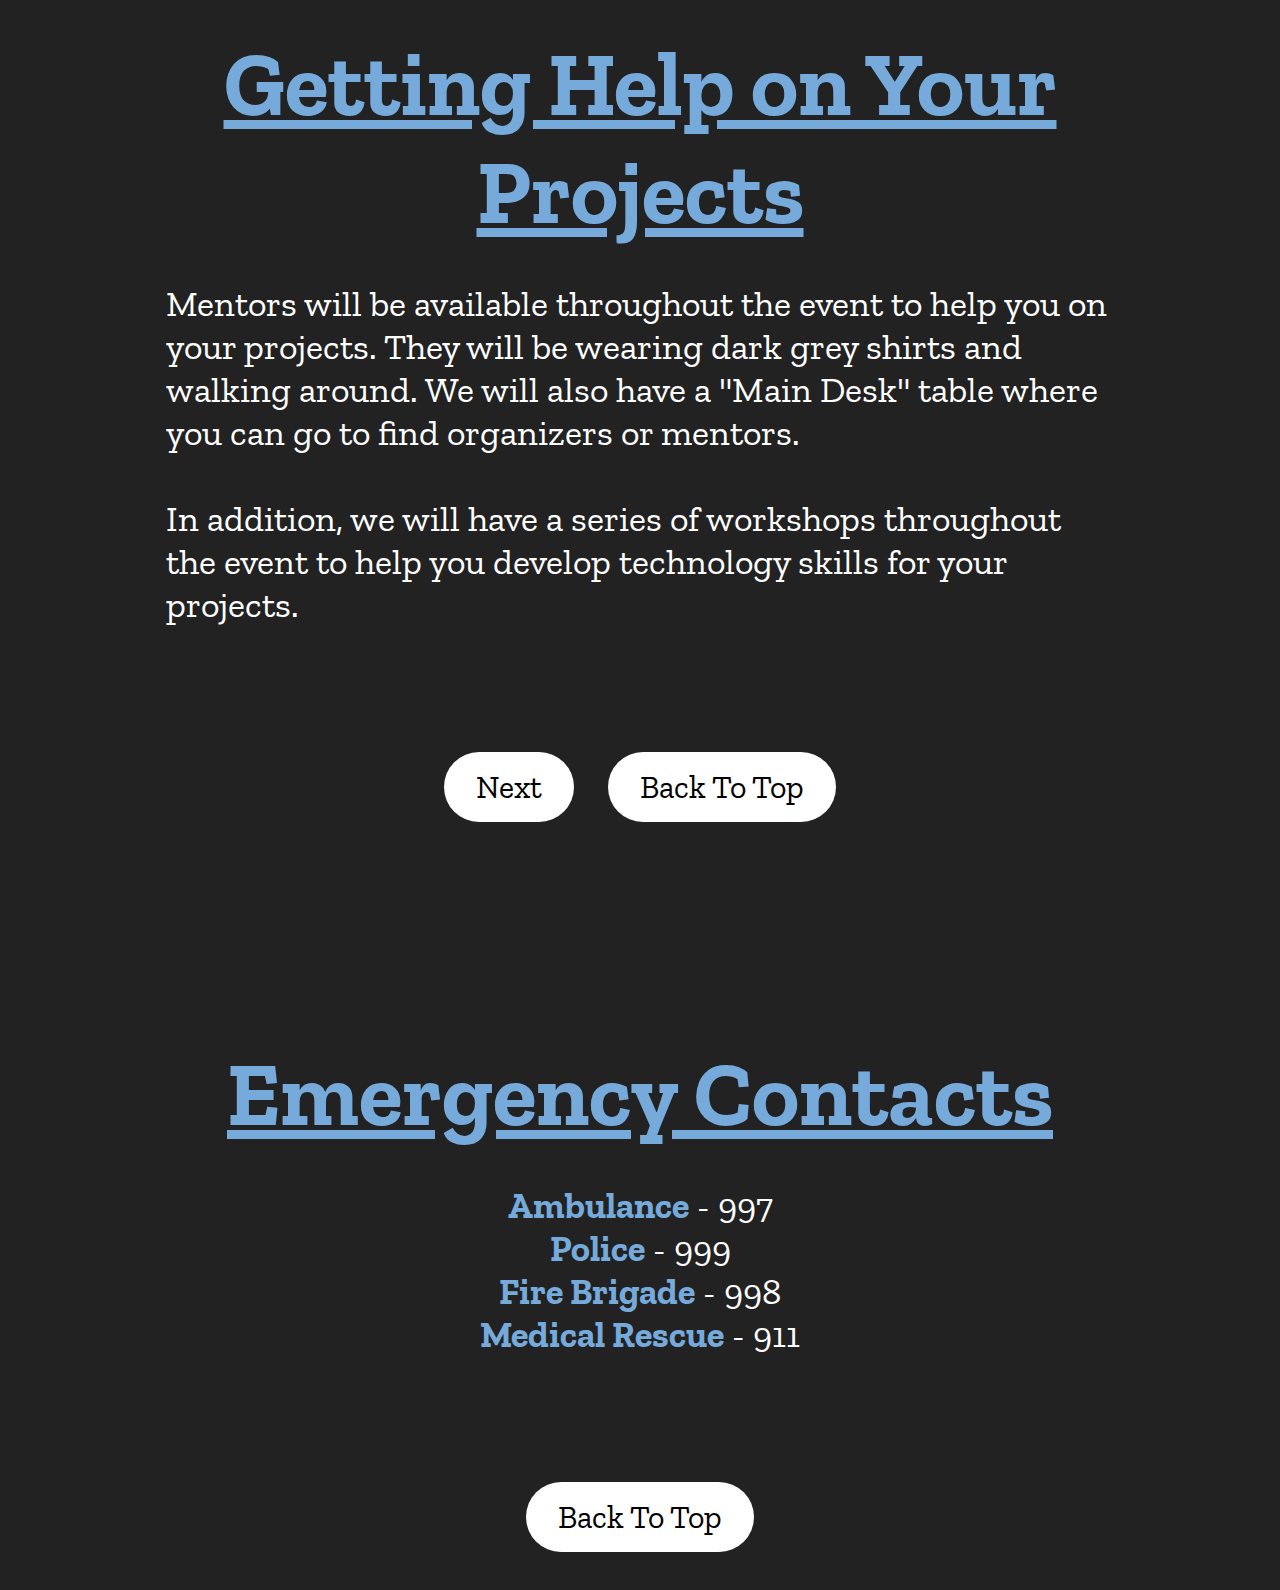
==== commit 83f2e27a: "schedule change" ====
--- a/hackerguide.html
+++ b/hackerguide.html
@@ -182,9 +182,132 @@
 			</div>
 		</div>
 
+
+
 		<h3 class=section-title id="Event-Schedule">Event Schedule</h3>
 		<br /><br />
-		<img src="assets/schedule.png" class=schedule-img>
+		<!-- <img src="assets/schedule.png" class=schedule-img> -->
+
+		<p id="day" class="desc">Monday, March 16th</p>
+		<div class="schedule">
+			<div class="row">
+				<div class="column left">
+					<p class="event">7:30 – 8:30</p>
+				</div>
+				<div class="column right">
+					<p class="event">Registration and Breakfast</p>
+				</div>
+			</div>
+			<div class="row">
+				<div class="column left">
+					<p class="event">8:30 – 9:00</p>
+				</div>
+				<div class="column right">
+					<p class="event">Opening Ceremony</p>
+				</div>
+			</div>
+			<div class="row">
+				<div class="column left">
+					<p class="event">9:00 – 12:30</p>
+				</div>
+				<div class="column right">
+					<p class="event">Hacking</p>
+				</div>
+			</div>
+			<div class="row">
+				<div class="column left">
+					<p class="event">12:30  – 13:30</p>
+				</div>
+				<div class="column right">
+					<p class="event">Lunch</p>
+				</div>
+			</div>
+			<div class="row">
+				<div class="column left">
+					<p class="event">13:30  – 18:00</p>
+				</div>
+				<div class="column right">
+					<p class="event">Hacking</p>
+				</div>
+			</div>
+		</div>
+
+		<p id="day" class="desc">Tuesday, March 17th</p>
+		<div class="schedule">
+			<div class="row">
+				<div class="column left">
+					<p class="event">7:30   – 8:00</p>
+				</div>
+				<div class="column right">
+					<p class="event">Breakfast</p>
+				</div>
+			</div>
+				<div class="row">
+					<div class="column left">
+						<p class="event">8:00   – 8:20</p>
+					</div>
+					<div class="column right">
+						<p class="event">Speech from Dr. Douglas Letsholathebe (Minister of Teritary Education, Research, Science and Technology)</p>
+					</div>
+				</div>
+			<div class="row">
+				<div class="column left">
+					<p class="event">8:20   – 12:30</p>
+				</div>
+				<div class="column right">
+					<p class="event">Hacking</p>
+				</div>
+			</div>
+			<div class="row">
+				<div class="column left">
+					<p class="event">12:30  – 13:30 </p>
+				</div>
+				<div class="column right">
+					<p class="event">Lunch</p>
+				</div>
+			</div>
+			<div class="row">
+				<div class="column left">
+					<p class="event">13:30  – 15:30</p>
+				</div>
+				<div class="column right">
+					<p class="event">Demos</p>
+				</div>
+			</div>
+			<div class="row">
+				<div class="column left">
+					<p class="event">1530   – 16:00</p>
+				</div>
+				<div class="column right">
+					<p class="event">Judging</p>
+				</div>
+			</div>
+			<div class="row">
+				<div class="column left">
+					<p class="event">16:00  – 16:25</p>
+				</div>
+				<div class="column right">
+					<p class="event">Awards</p>
+				</div>
+			</div>
+			<div class="row">
+				<div class="column left">
+					<p class="event">16:25  – 16:30</p>
+				</div>
+				<div class="column right">
+					<p class="event">Group Photo</p>
+				</div>
+			</div>
+			<div class="row">
+				<div class="column left">
+					<p class="event">16:30  – 17:00</p>
+				</div>
+				<div class="column right">
+					<p class="event">Closing</p>
+				</div>
+			</div>
+		</div>
+
 		<div class="buttonsContainer">
 			<div class="buttonBox">
 				<a  href="#Categories-Prizes"><button class="button">Next</button></a>
@@ -193,6 +316,8 @@
 				<a  href="#toc"><button class="button">Back To Top</button></a>
 			</div>
 		</div>
+
+
 
 		<!-- <h3 class=section-title id="Workshops-Schedule">Workshop Schedule</h3>
 		<br />
--- a/style.css
+++ b/style.css
@@ -315,4 +315,56 @@
 
 .workshop-description {
 	font-style: italic;
-}+}
+
+
+
+.desc {
+	padding-left: 2%;
+	width: 95%;
+	text-align:left;
+	font-family:Zilla Slab;
+	color:white;
+	font-size:4vh;
+}
+#day{
+	text-decoration:underline;
+    padding-left: 7%;
+}
+
+.schedule {
+  padding-left: 7%;
+  font-family:Zilla Slab;
+  color:white;
+  font-size:4vh;
+  box-sizing: border-box;
+}
+
+.event {
+	margin:0%;
+}
+
+.column {
+  float: left;
+  padding: 0%;
+  color: white;
+  box-sizing: border-box;
+}
+
+.left {
+  width: 25%;
+  padding-right: 2%;
+  color: #75aadb;
+}
+
+.right {
+  width: 70%;
+}
+
+.row:after {
+  box-sizing: border-box;
+  content: "";
+  display: table;
+  clear: both;
+  padding-bottom: 1vh;
+}
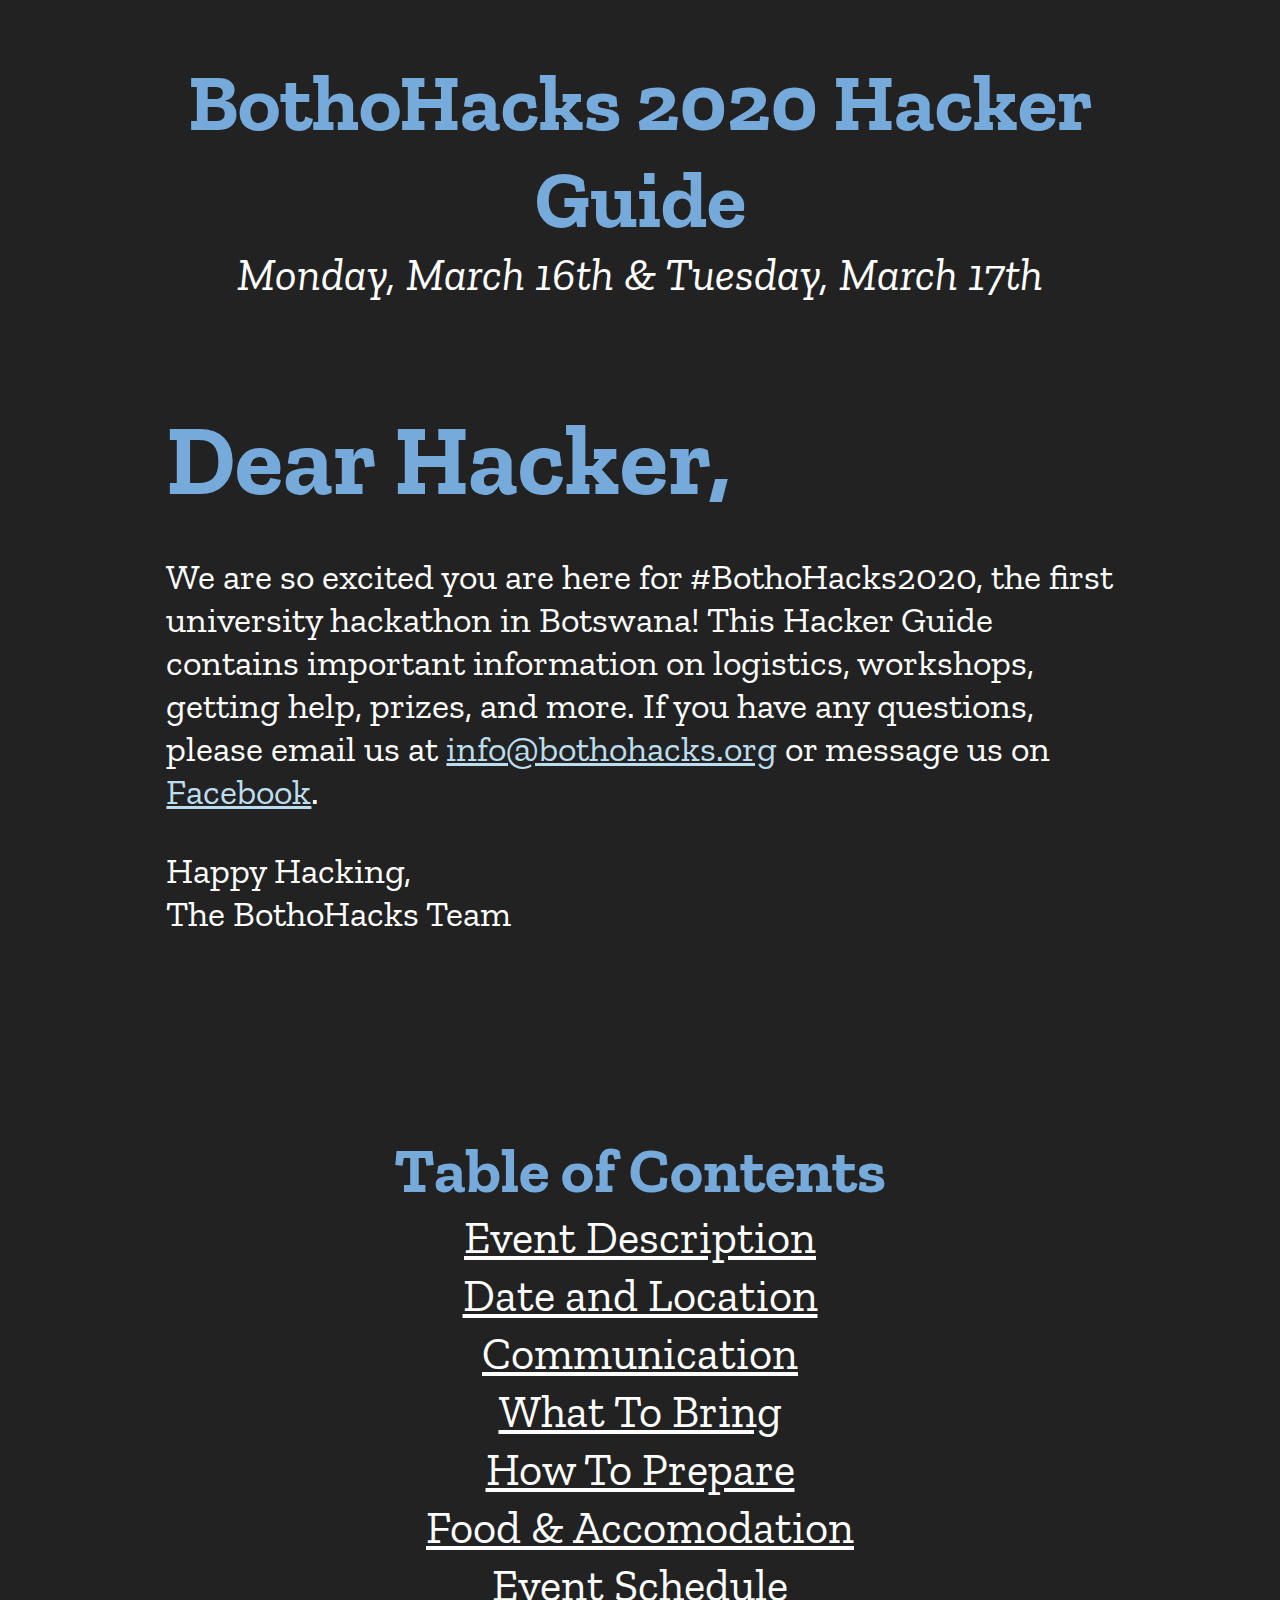
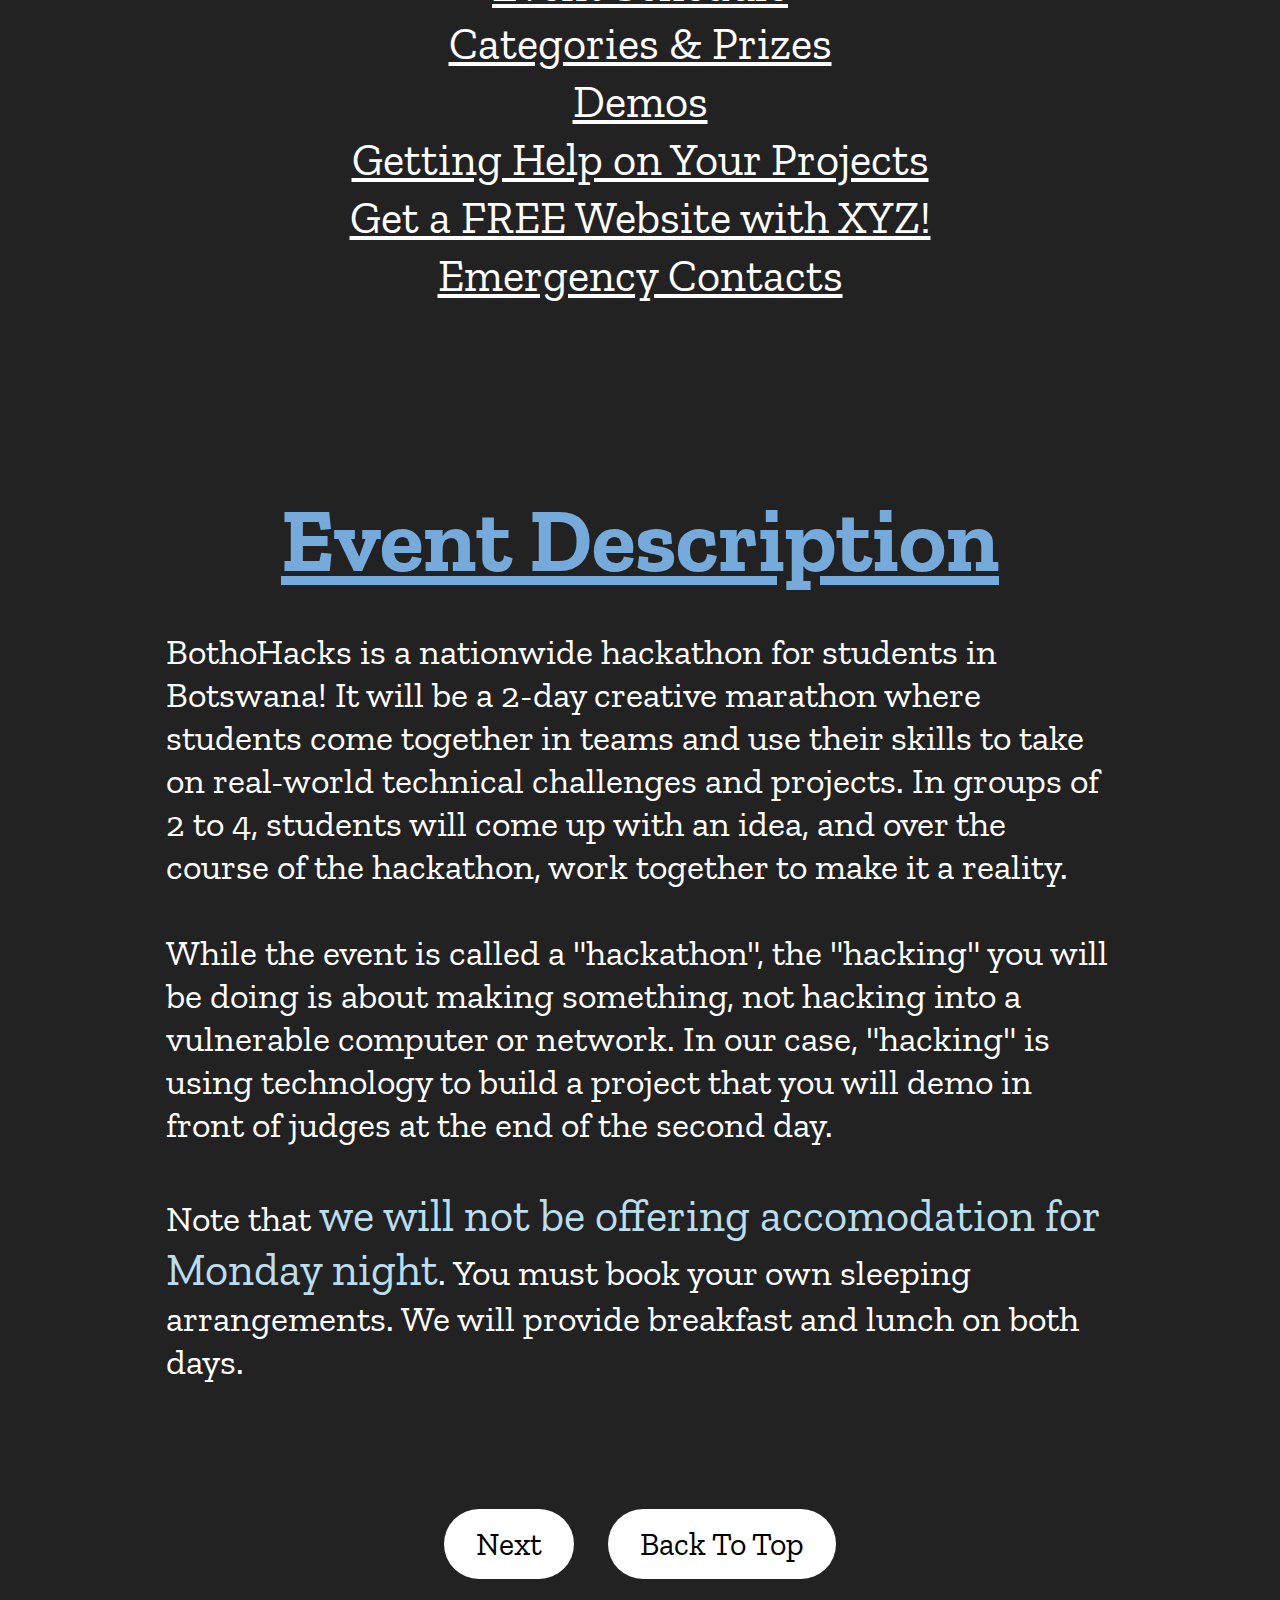
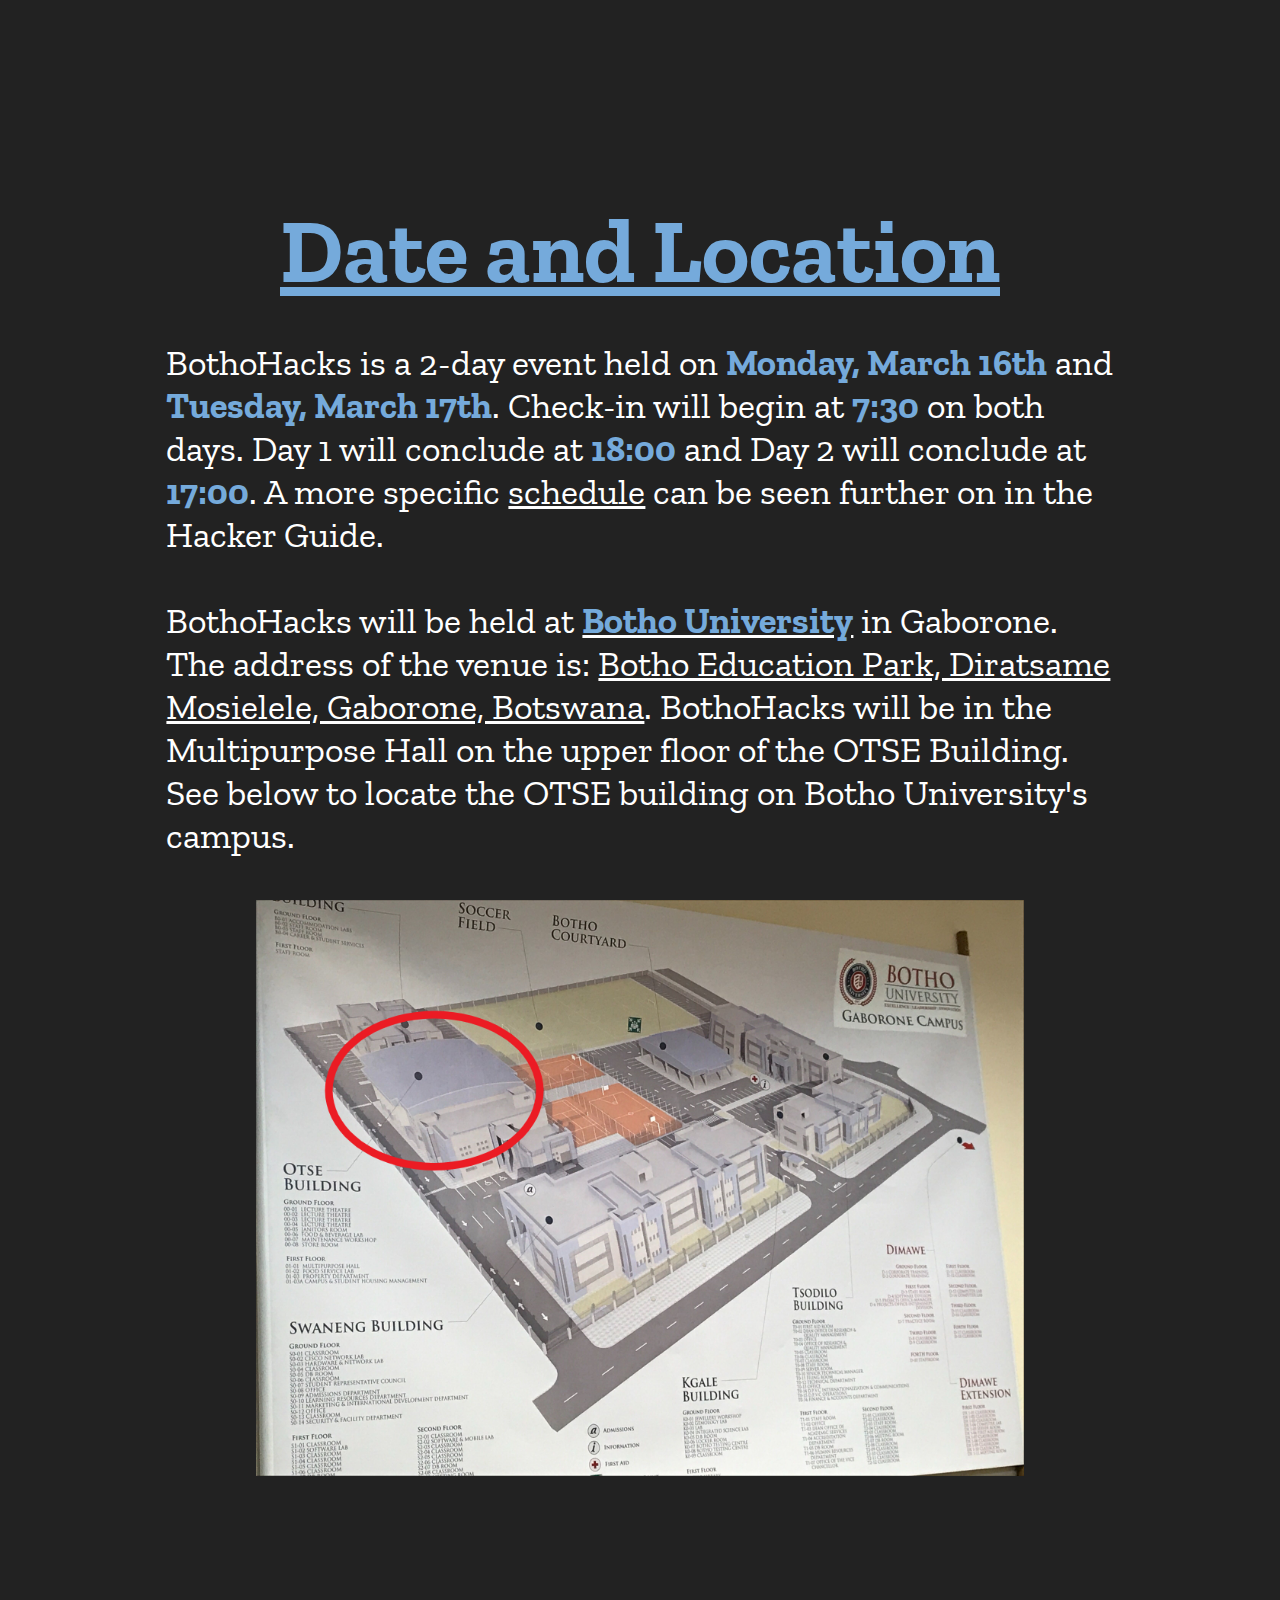
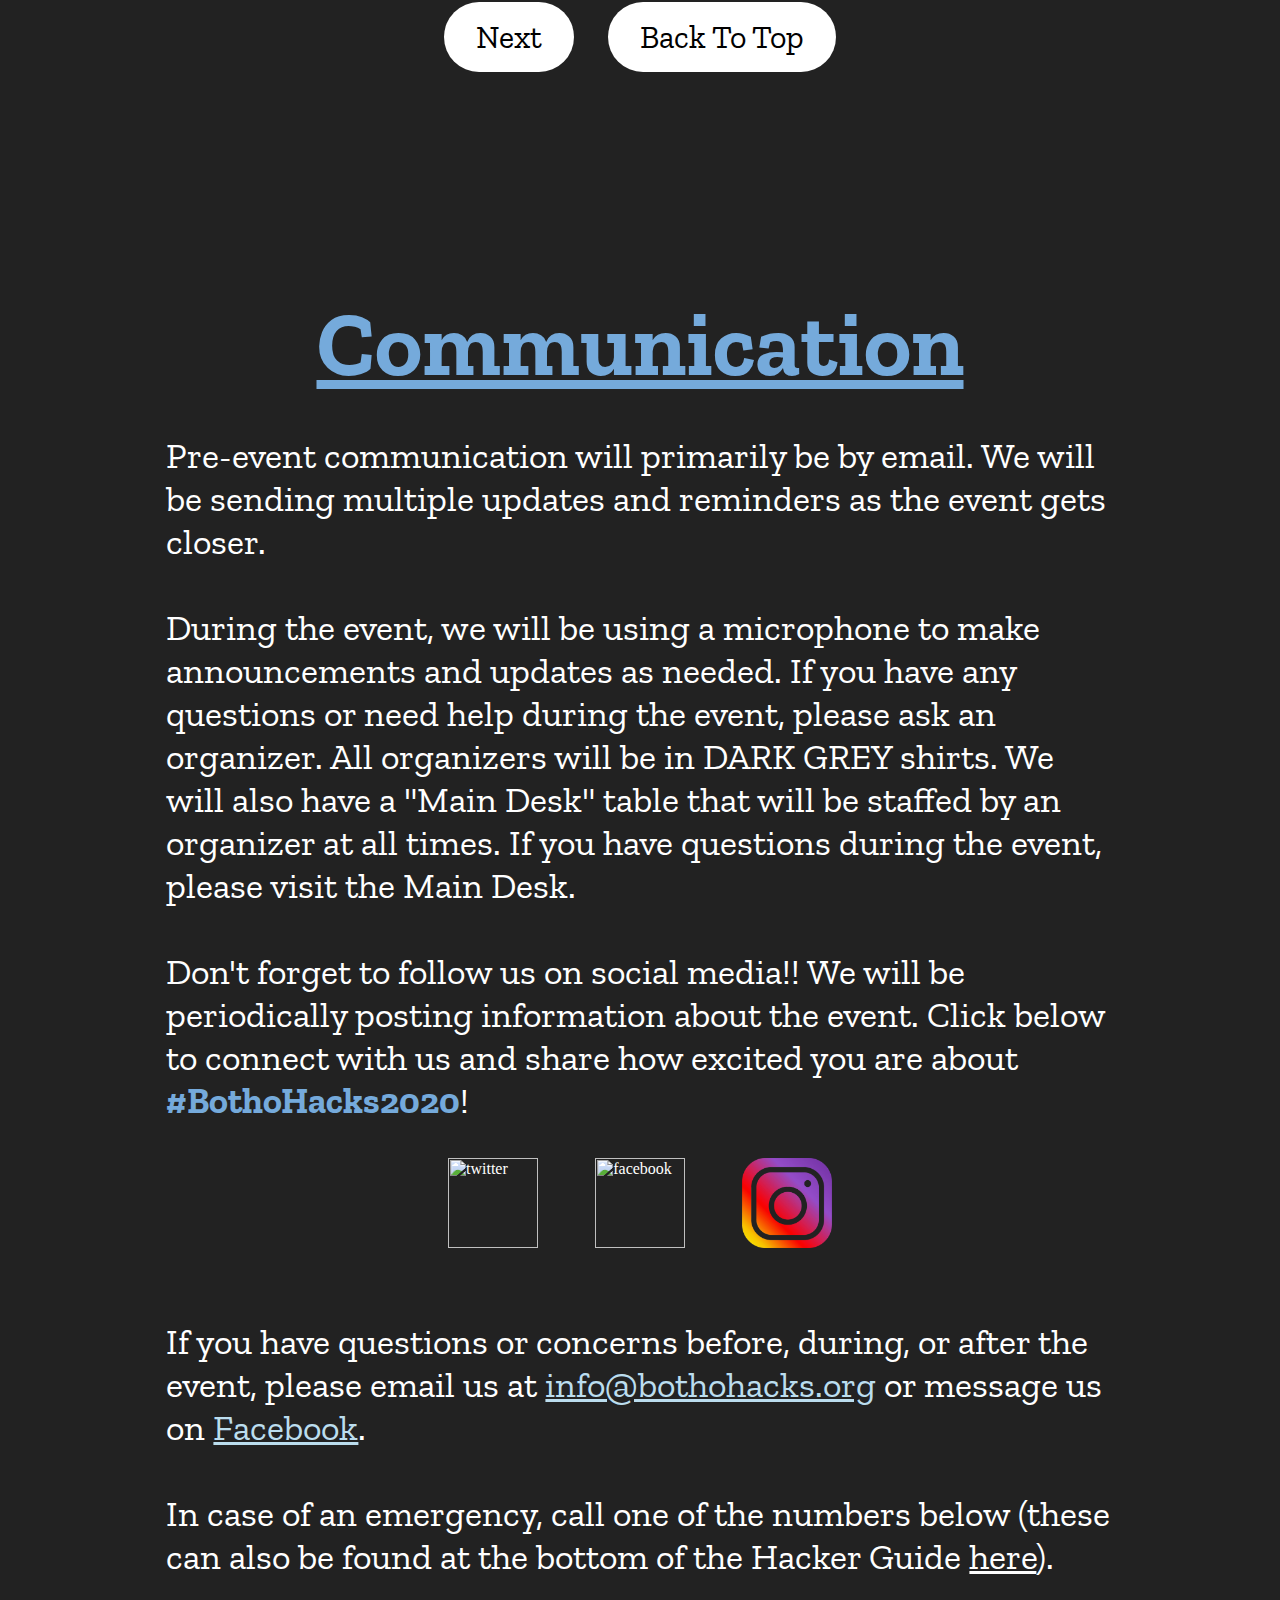
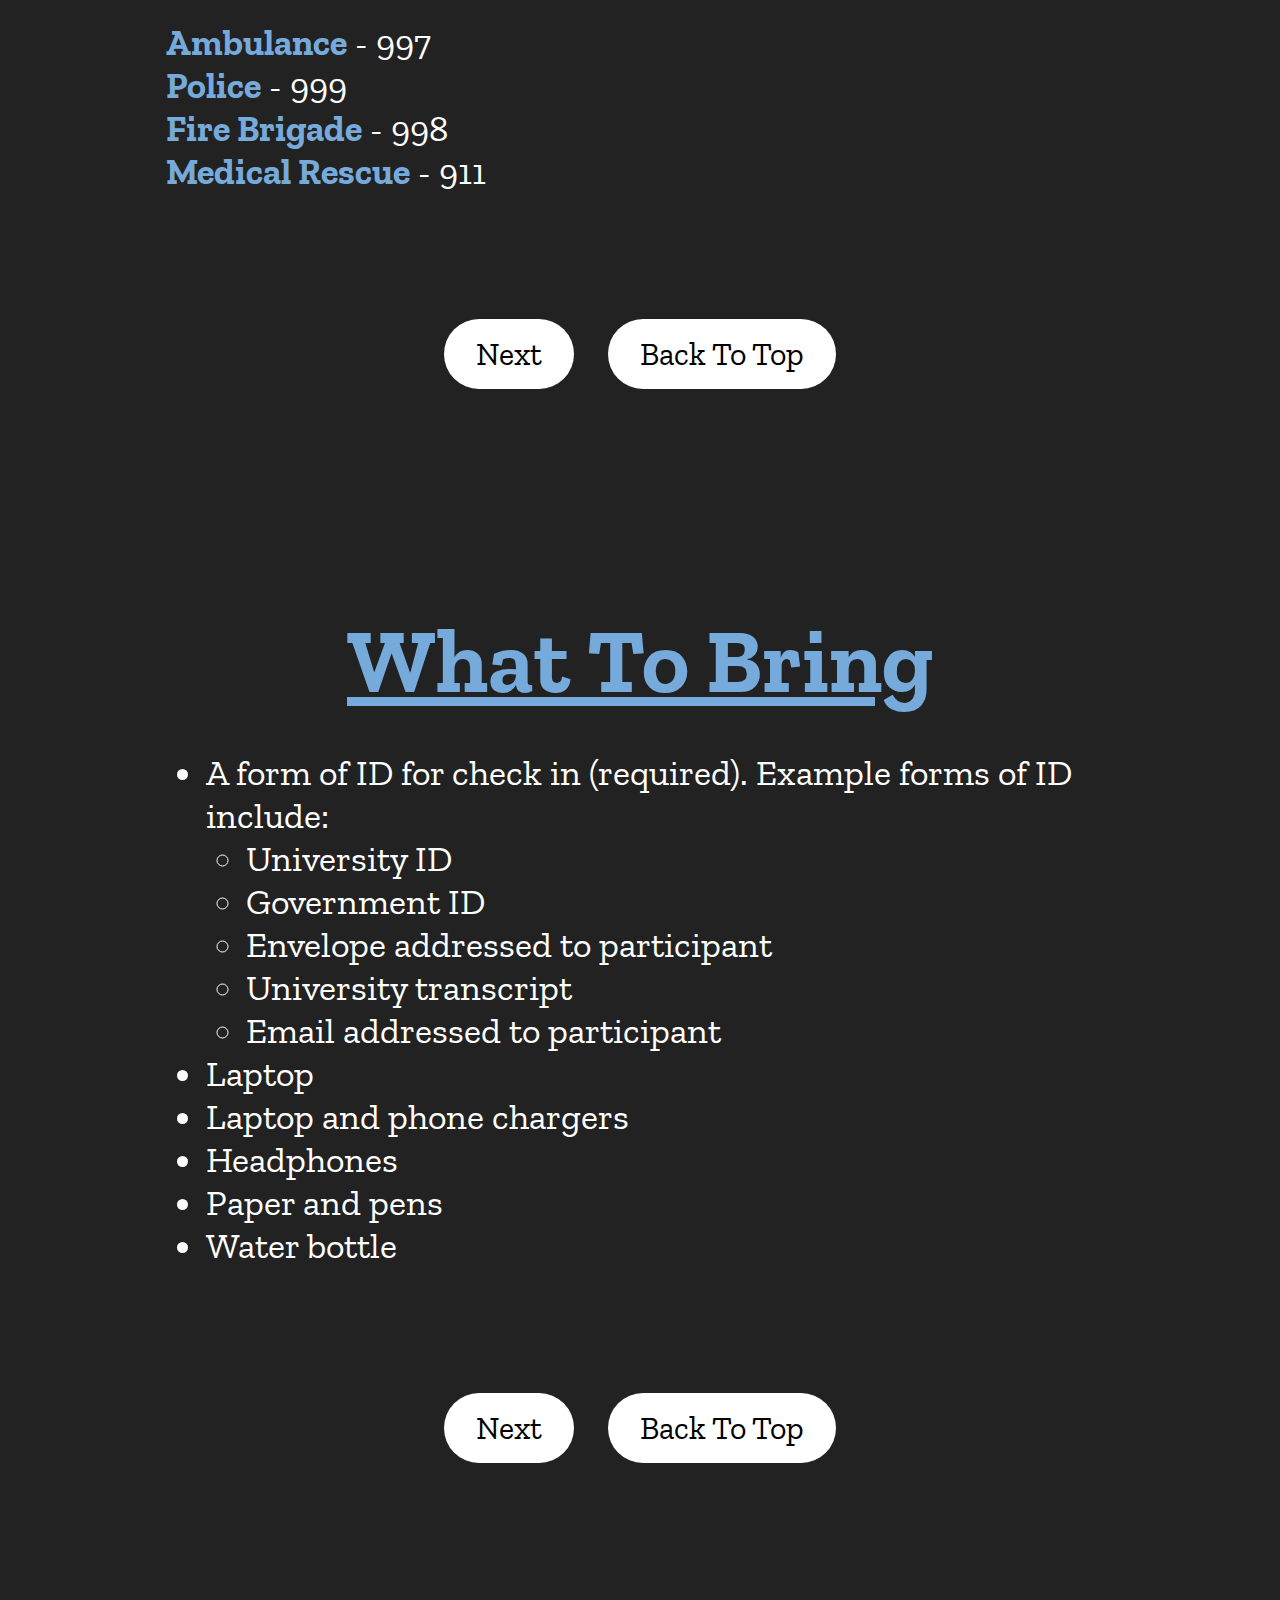
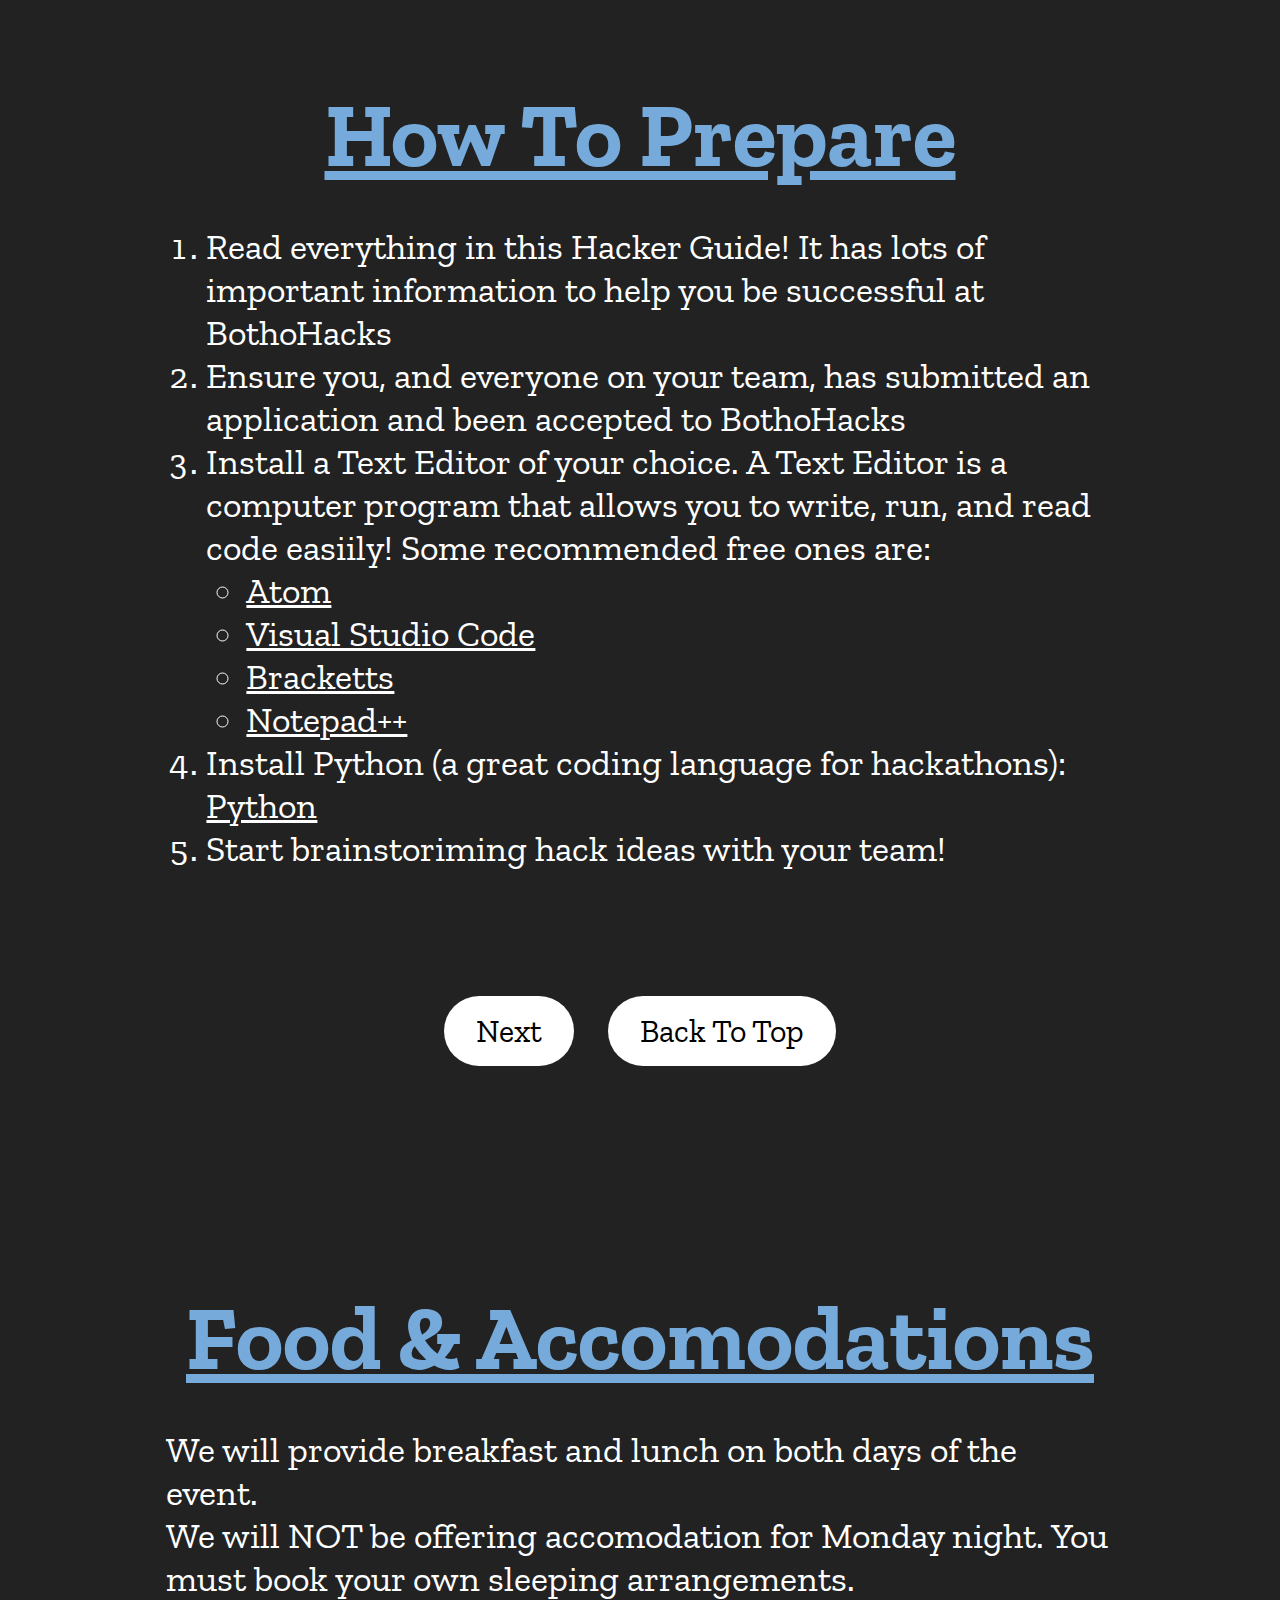
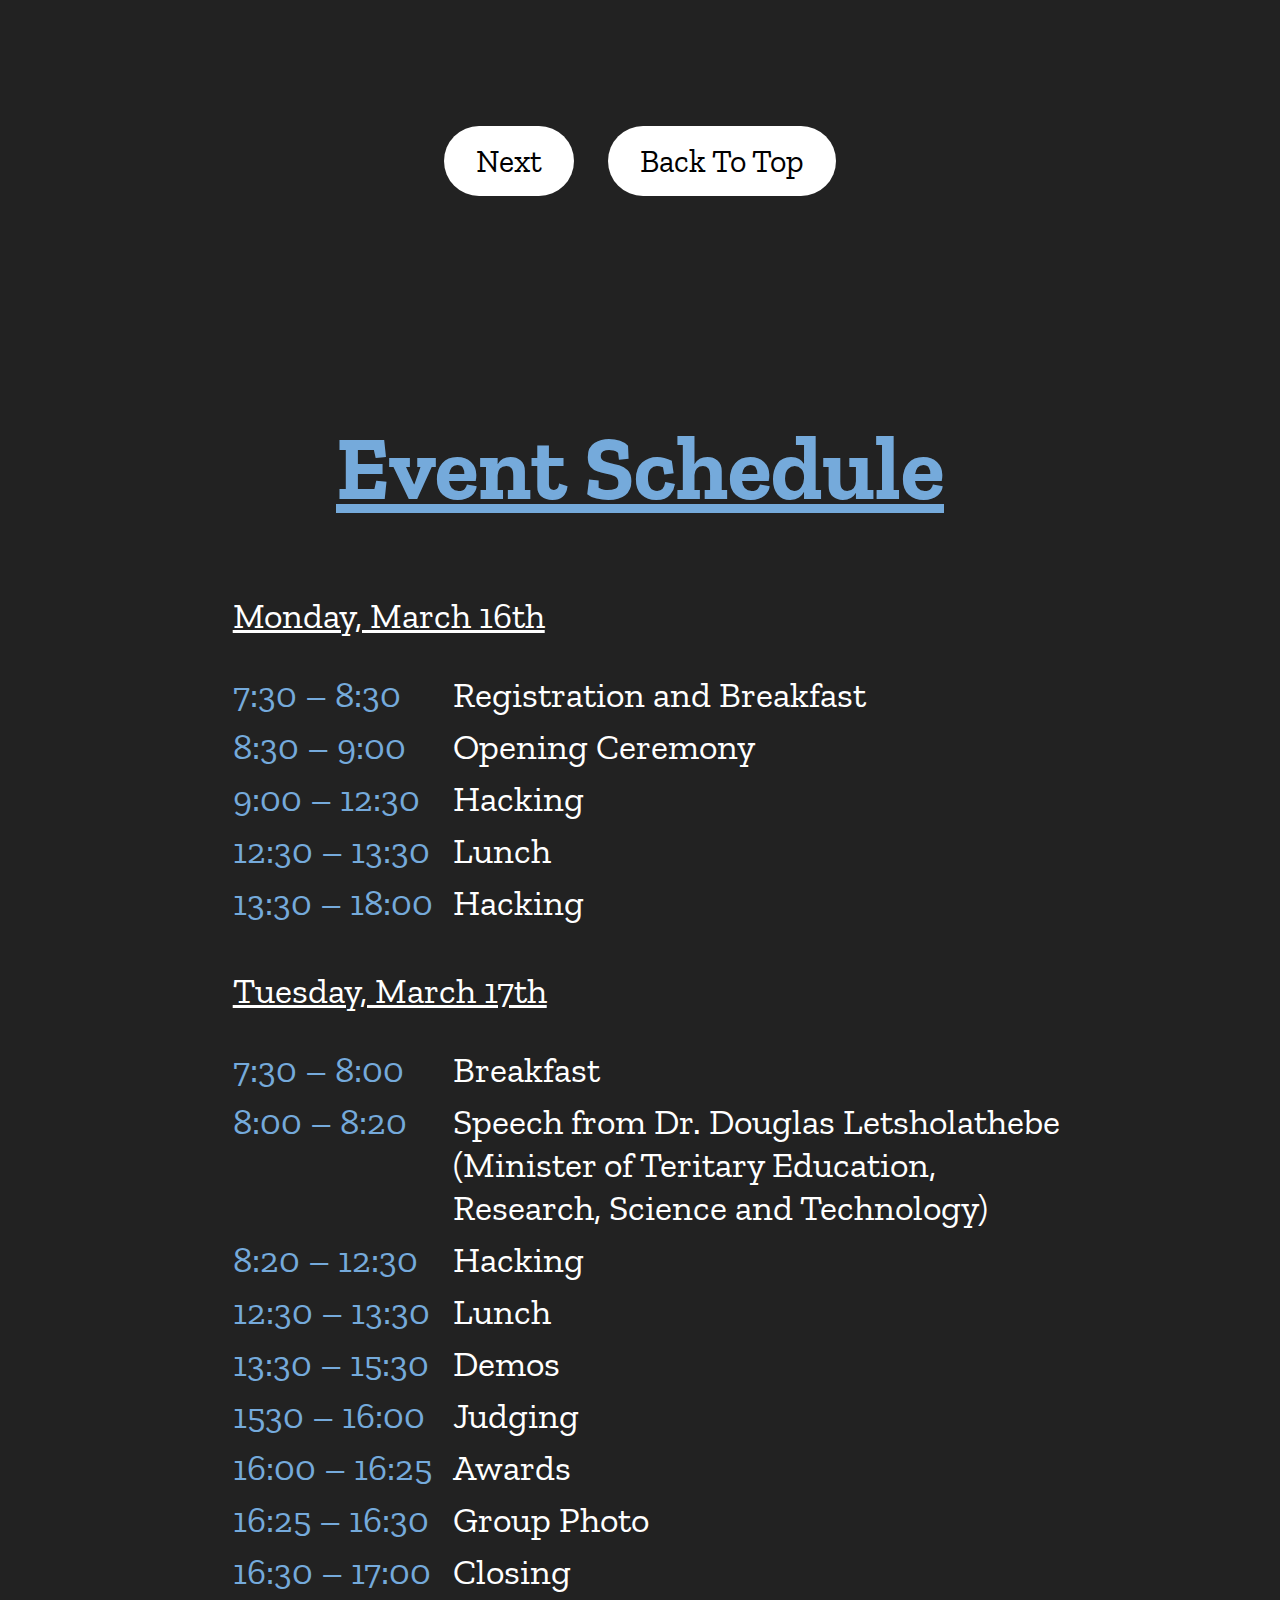
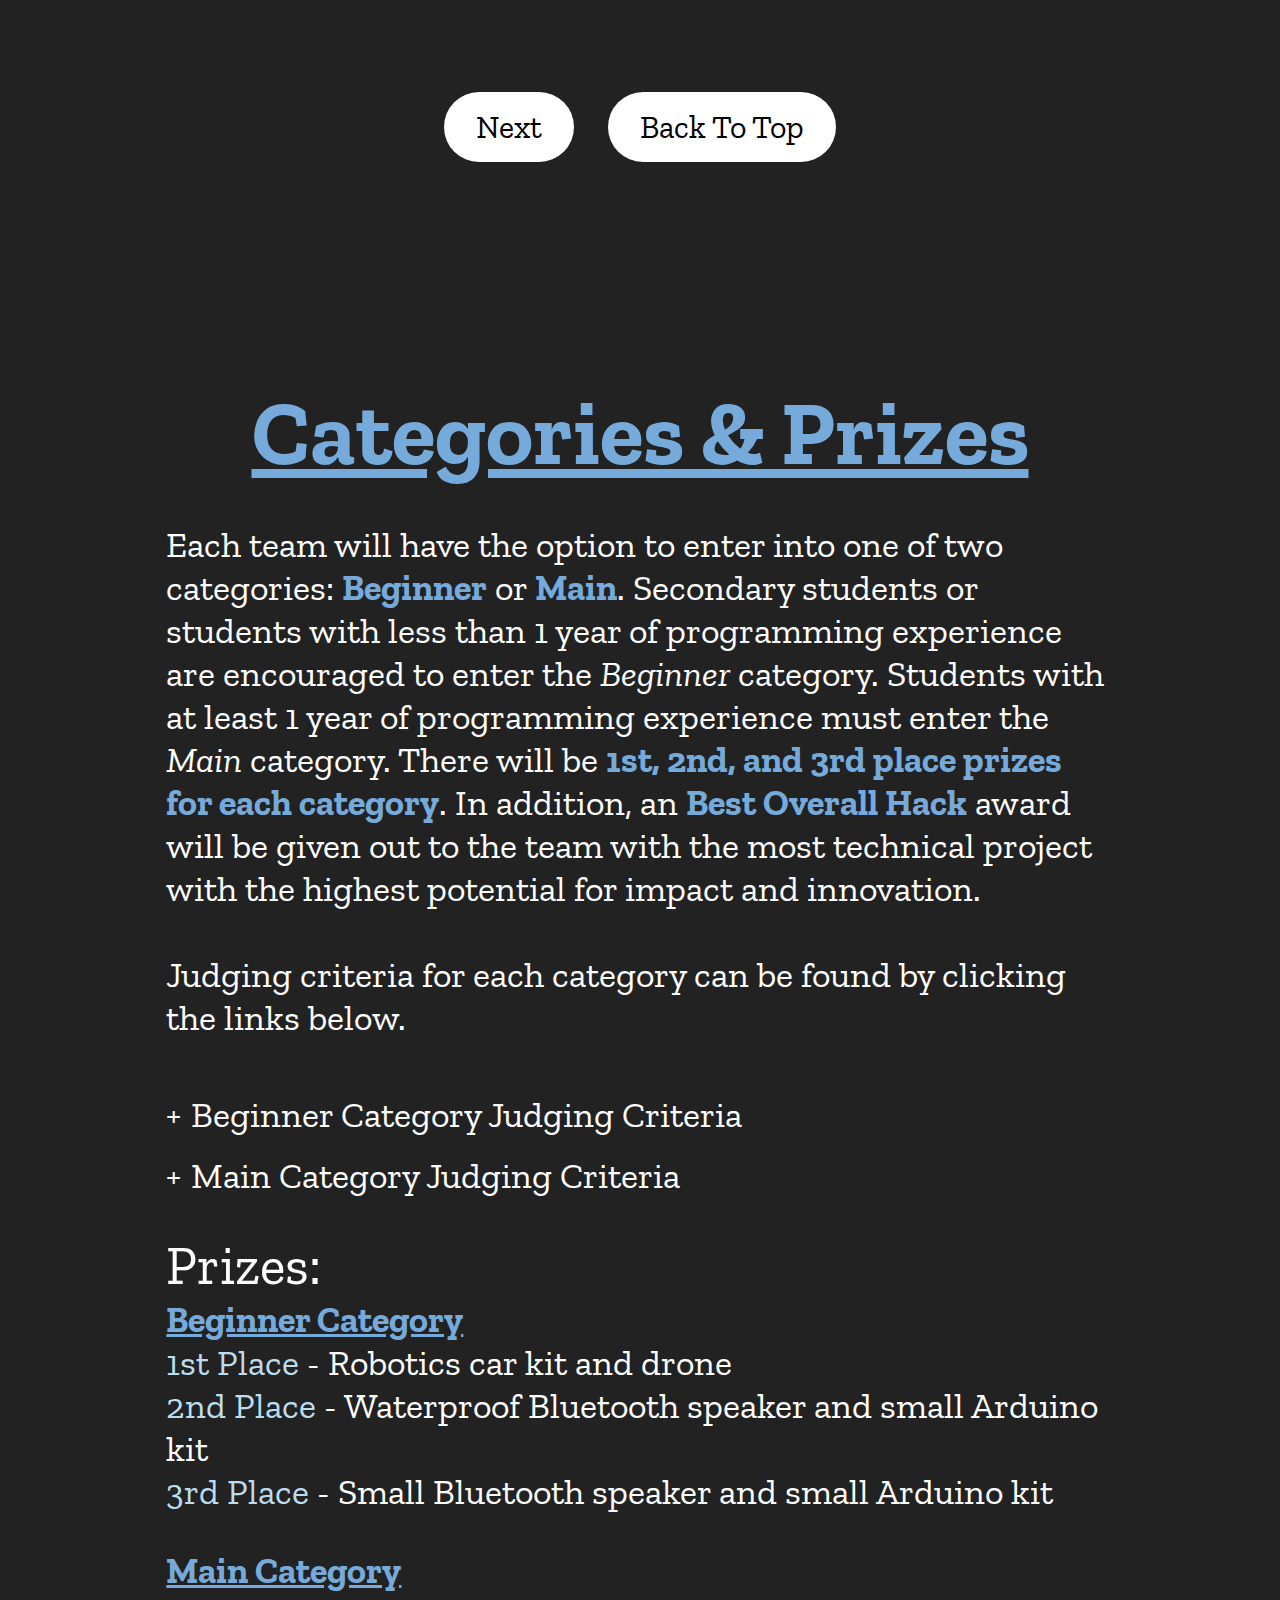
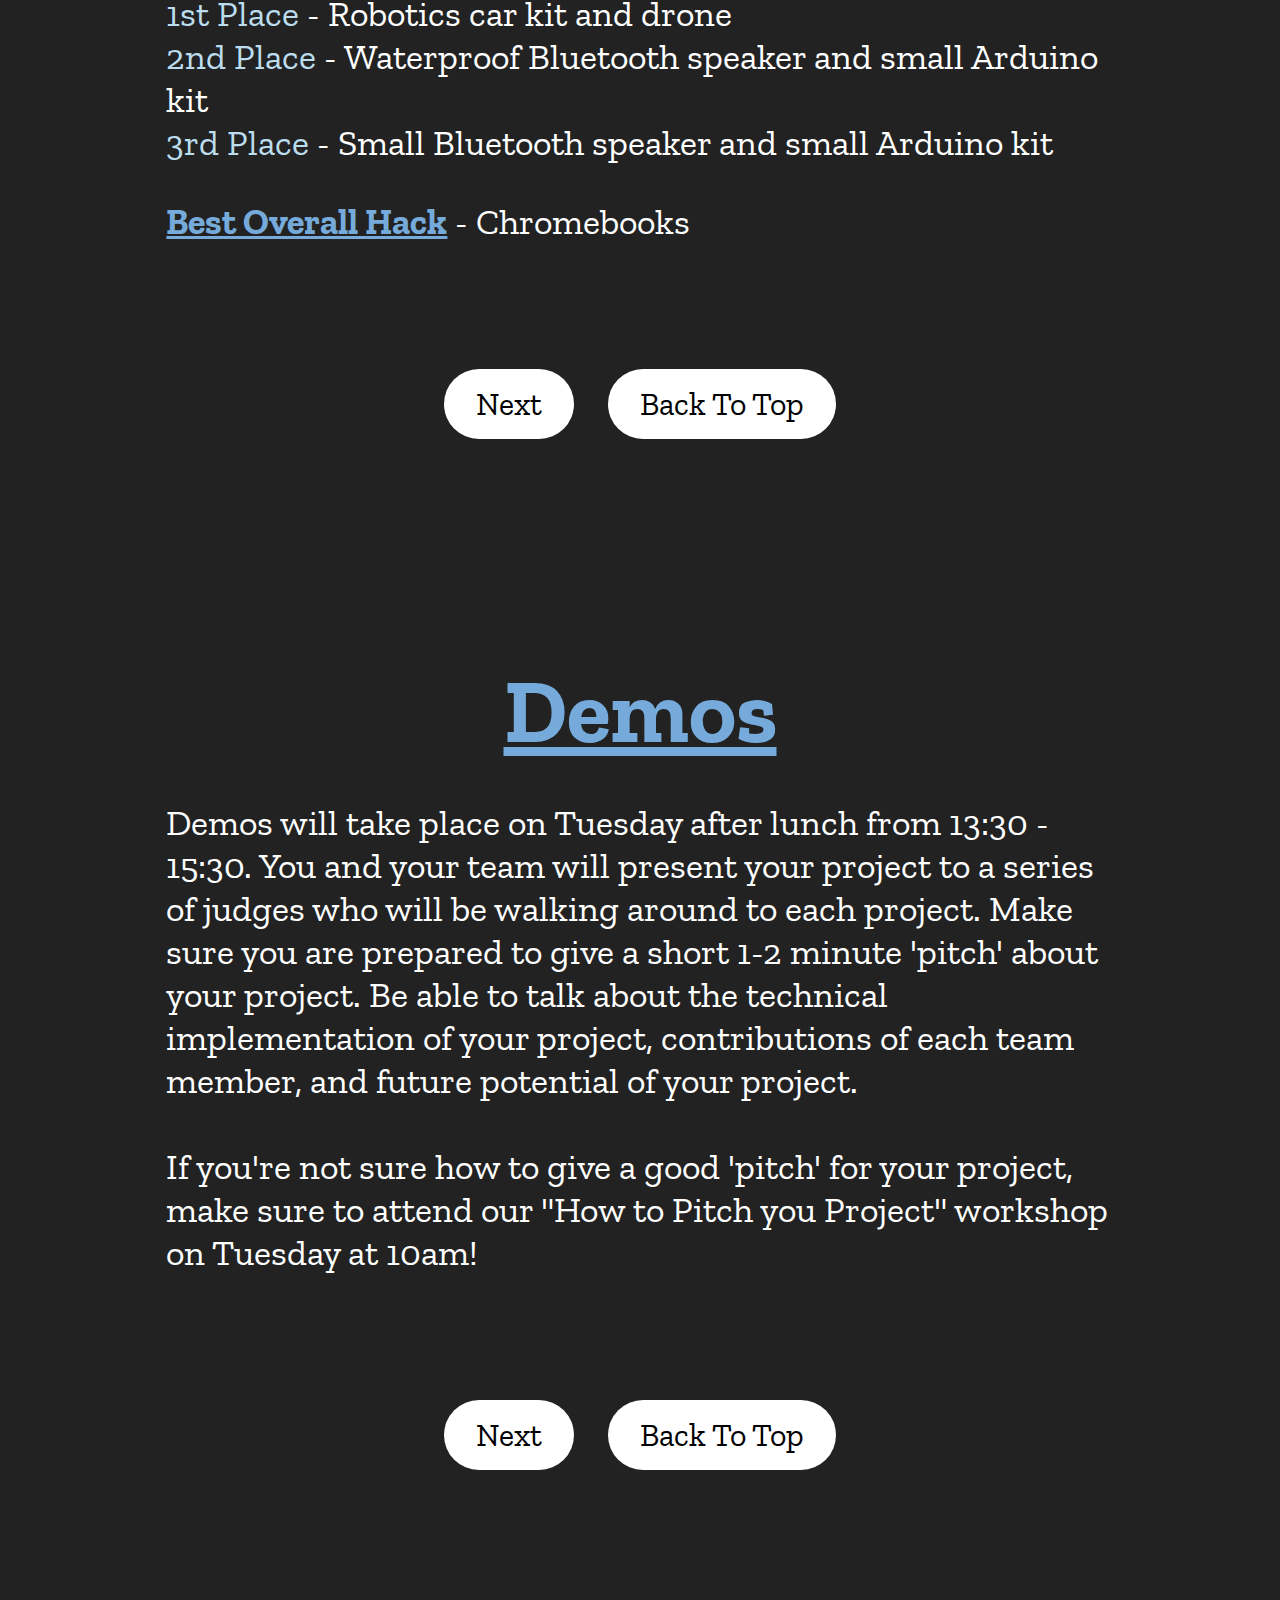
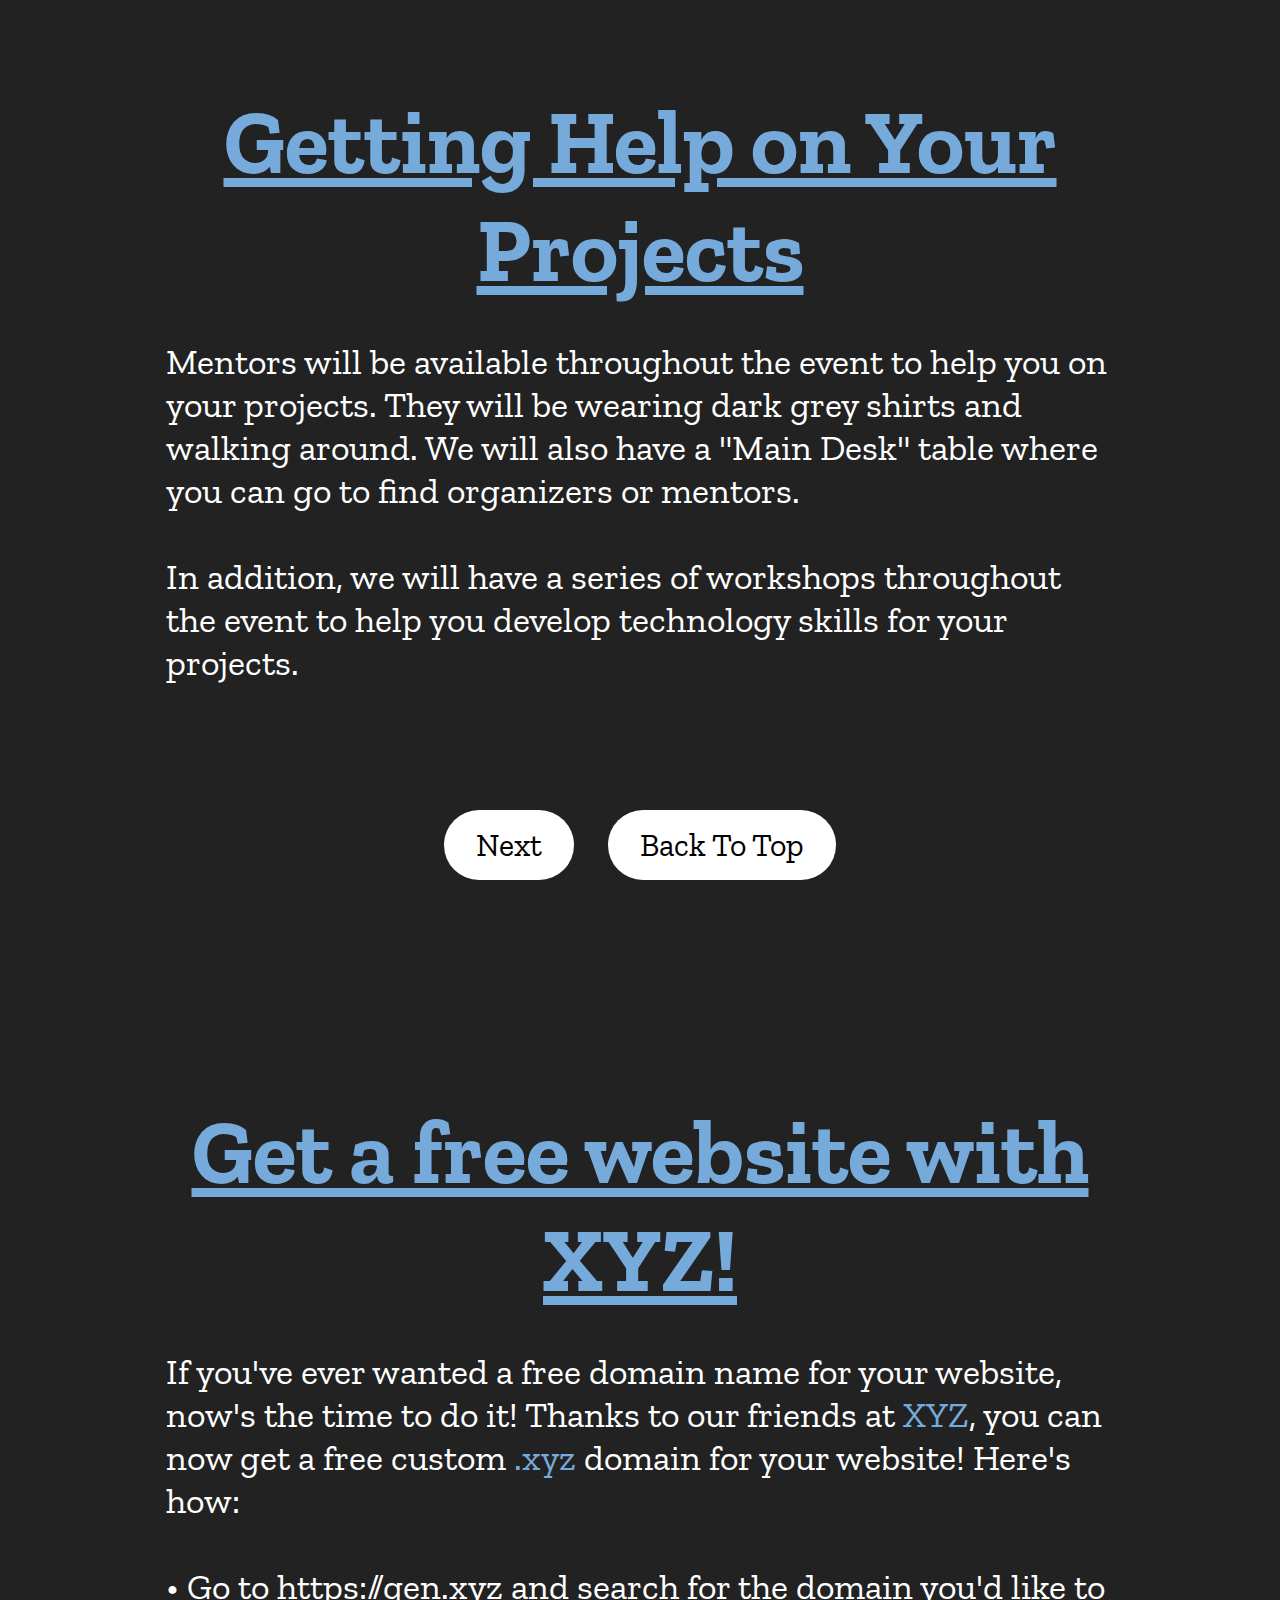
==== commit 20cae3c9: "XYZ domain" ====
--- a/hackerguide.html
+++ b/hackerguide.html
@@ -50,6 +50,9 @@
 				<td><a href=#Project-Help>Getting Help on Your Projects</a></td>
 			</tr>
 			<tr>
+				<td><a href=#Free-Website>Get a FREE Website with XYZ!</a></td>
+			</tr>
+			<tr>
 				<td><a href=#Emergency-Contacts>Emergency Contacts</a></td>
 			</tr>
 		</table>
@@ -430,6 +433,30 @@
 		</p>
 		<div class="buttonsContainer">
 			<div class="buttonBox">
+				<a  href="#Free-Website"><button class="button">Next</button></a>
+			</div>
+			<div class="buttonBox">
+				<a  href="#toc"><button class="button">Back To Top</button></a>
+			</div>
+		</div>
+
+		<h3 class=section-title id="Free-Website">Get a free website with XYZ!</h3>
+		<p class=content-text>
+			If you've ever wanted a free domain name for your website, now's the time to do it! Thanks to our friends at <em id="blue">XYZ</em>, you can now get a free custom <em id="blue">.xyz</em> domain for your website! Here's how: <br><br>
+			&bull; Go to <a href="https://gen.xyz">https://gen.xyz</a> and search for the domain you'd like to use <br>
+			&bull; Select 1-year term <br>
+			&bull; Click “Next: Recommended Add-Ons” and choose any add-ons you’d like <br>
+			&bull; Click “Next: Information & Checkout” <br>
+			&bull; Enter promo code: BOTHOHACKS20 -> new total is $0.00 <br>
+			&bull; Enter your contact details <br>
+			&bull; Choose PayPal or Credit Card as preferred payment method <br>
+			&bull; Check ✓ the box next to “I agree to...” <br>
+			&bull; Click “Submit Order” <br><br>
+
+			When you're done with that, if you have a site you'd like to host at that domain, check out <a href="https://medium.com/@ebenz99/how-to-set-up-github-pages-with-gen-xyz-domains-c41b20cbc56">this instructional guide</a> on how to do it for free with Github!
+		</p>
+		<div class="buttonsContainer">
+			<div class="buttonBox">
 				<a  href="#Emergency-Contacts"><button class="button">Next</button></a>
 			</div>
 			<div class="buttonBox">
